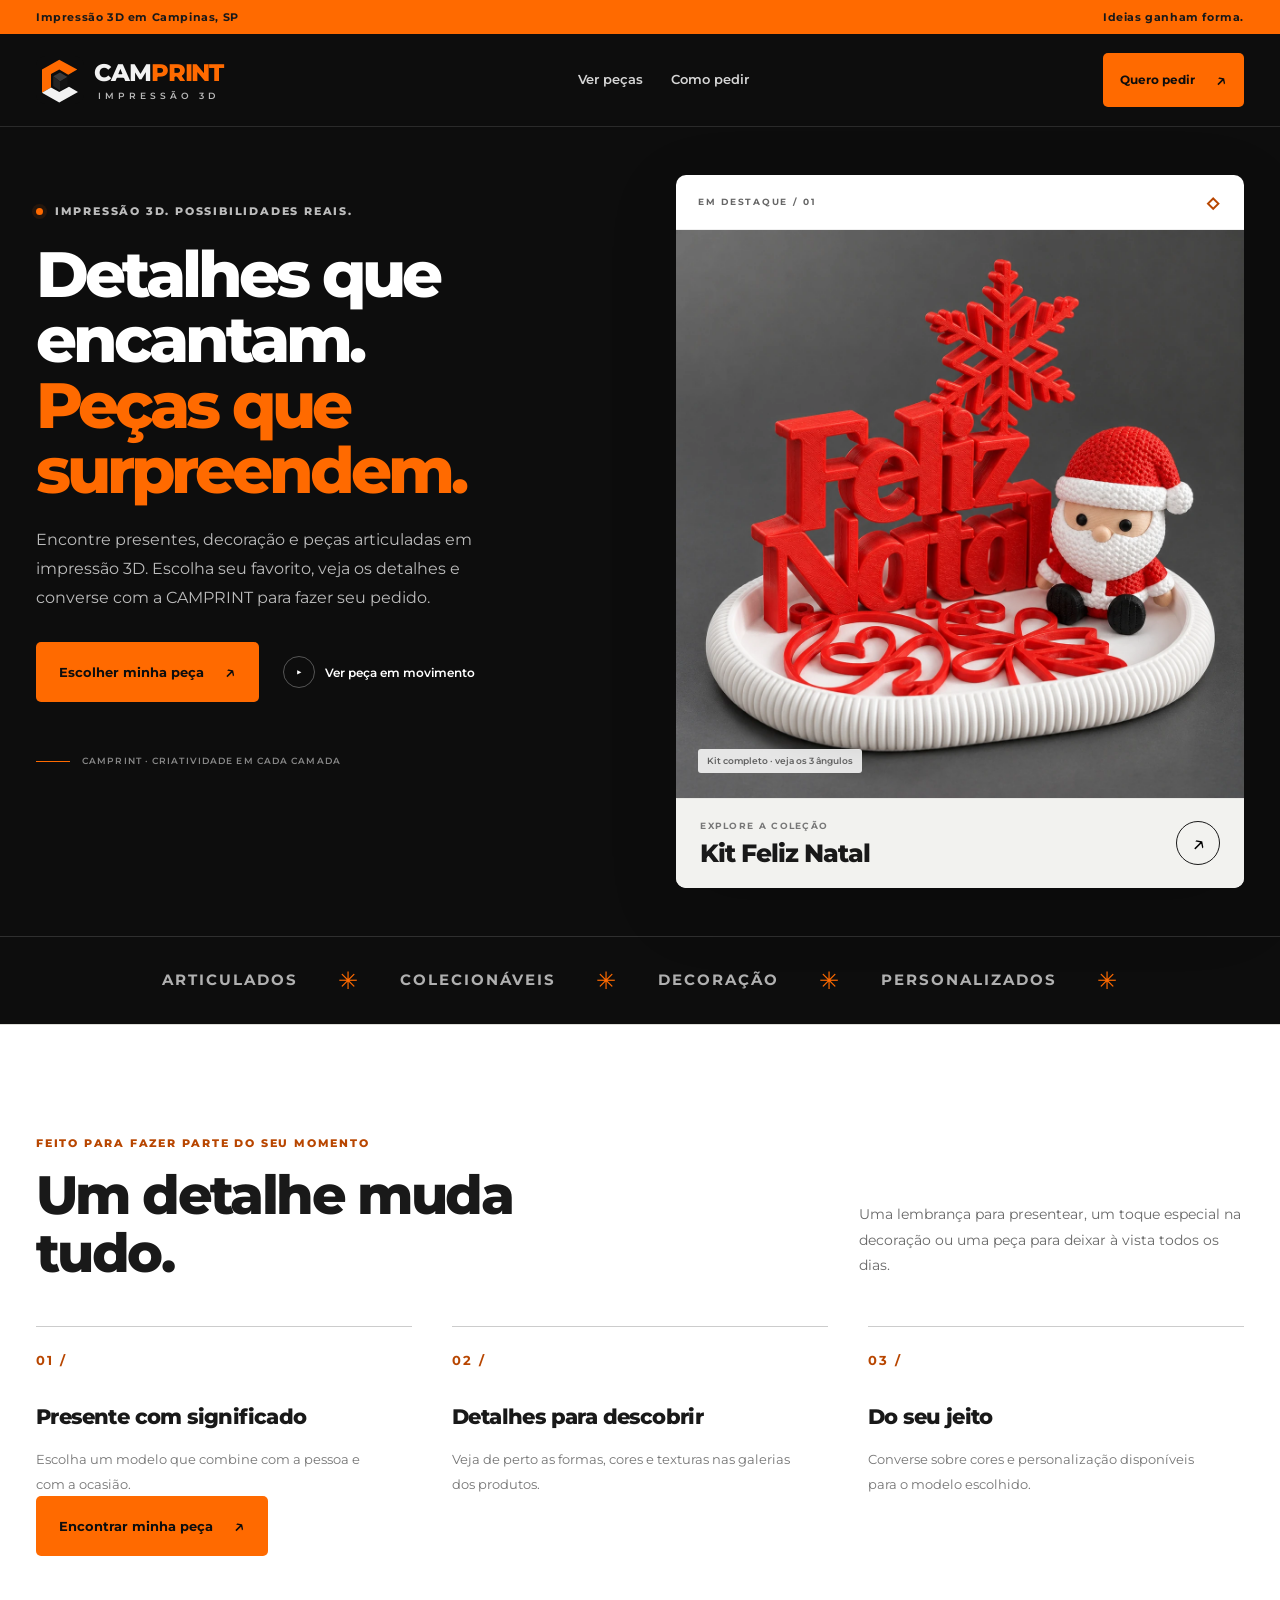
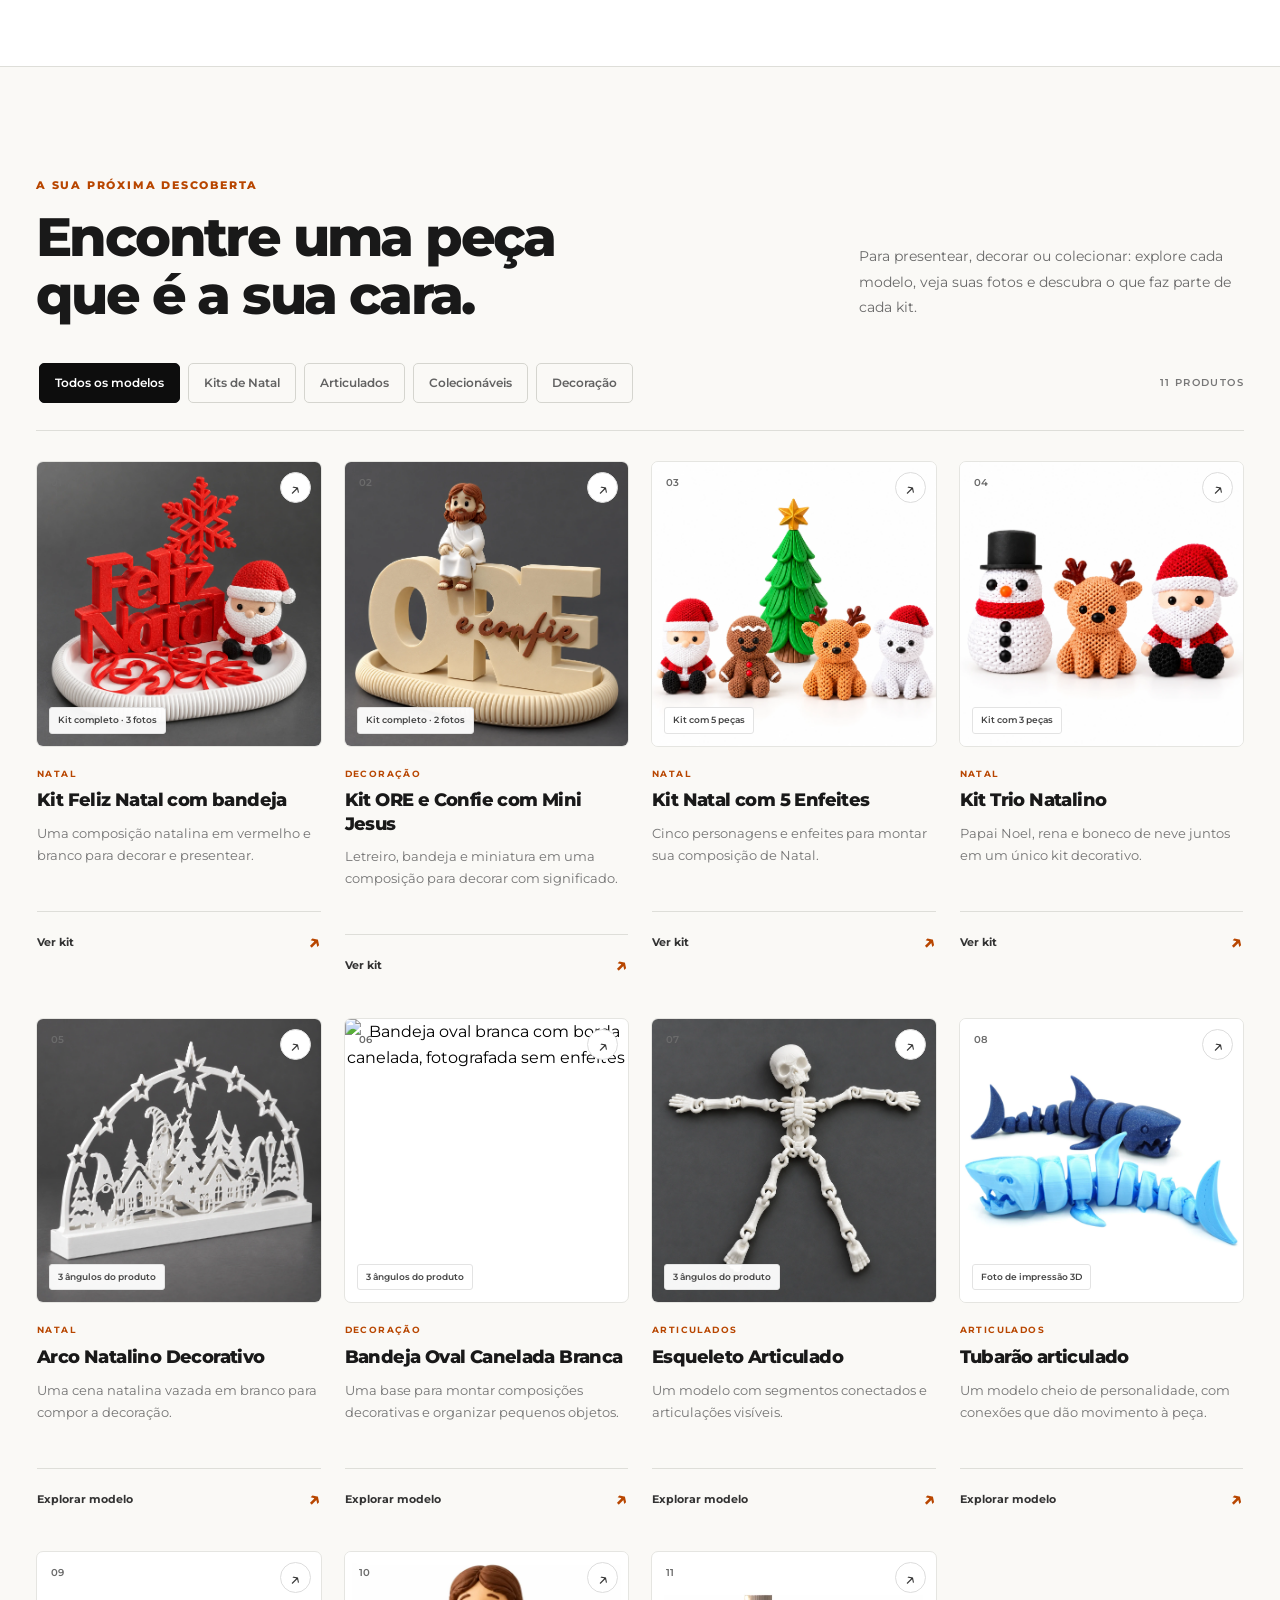
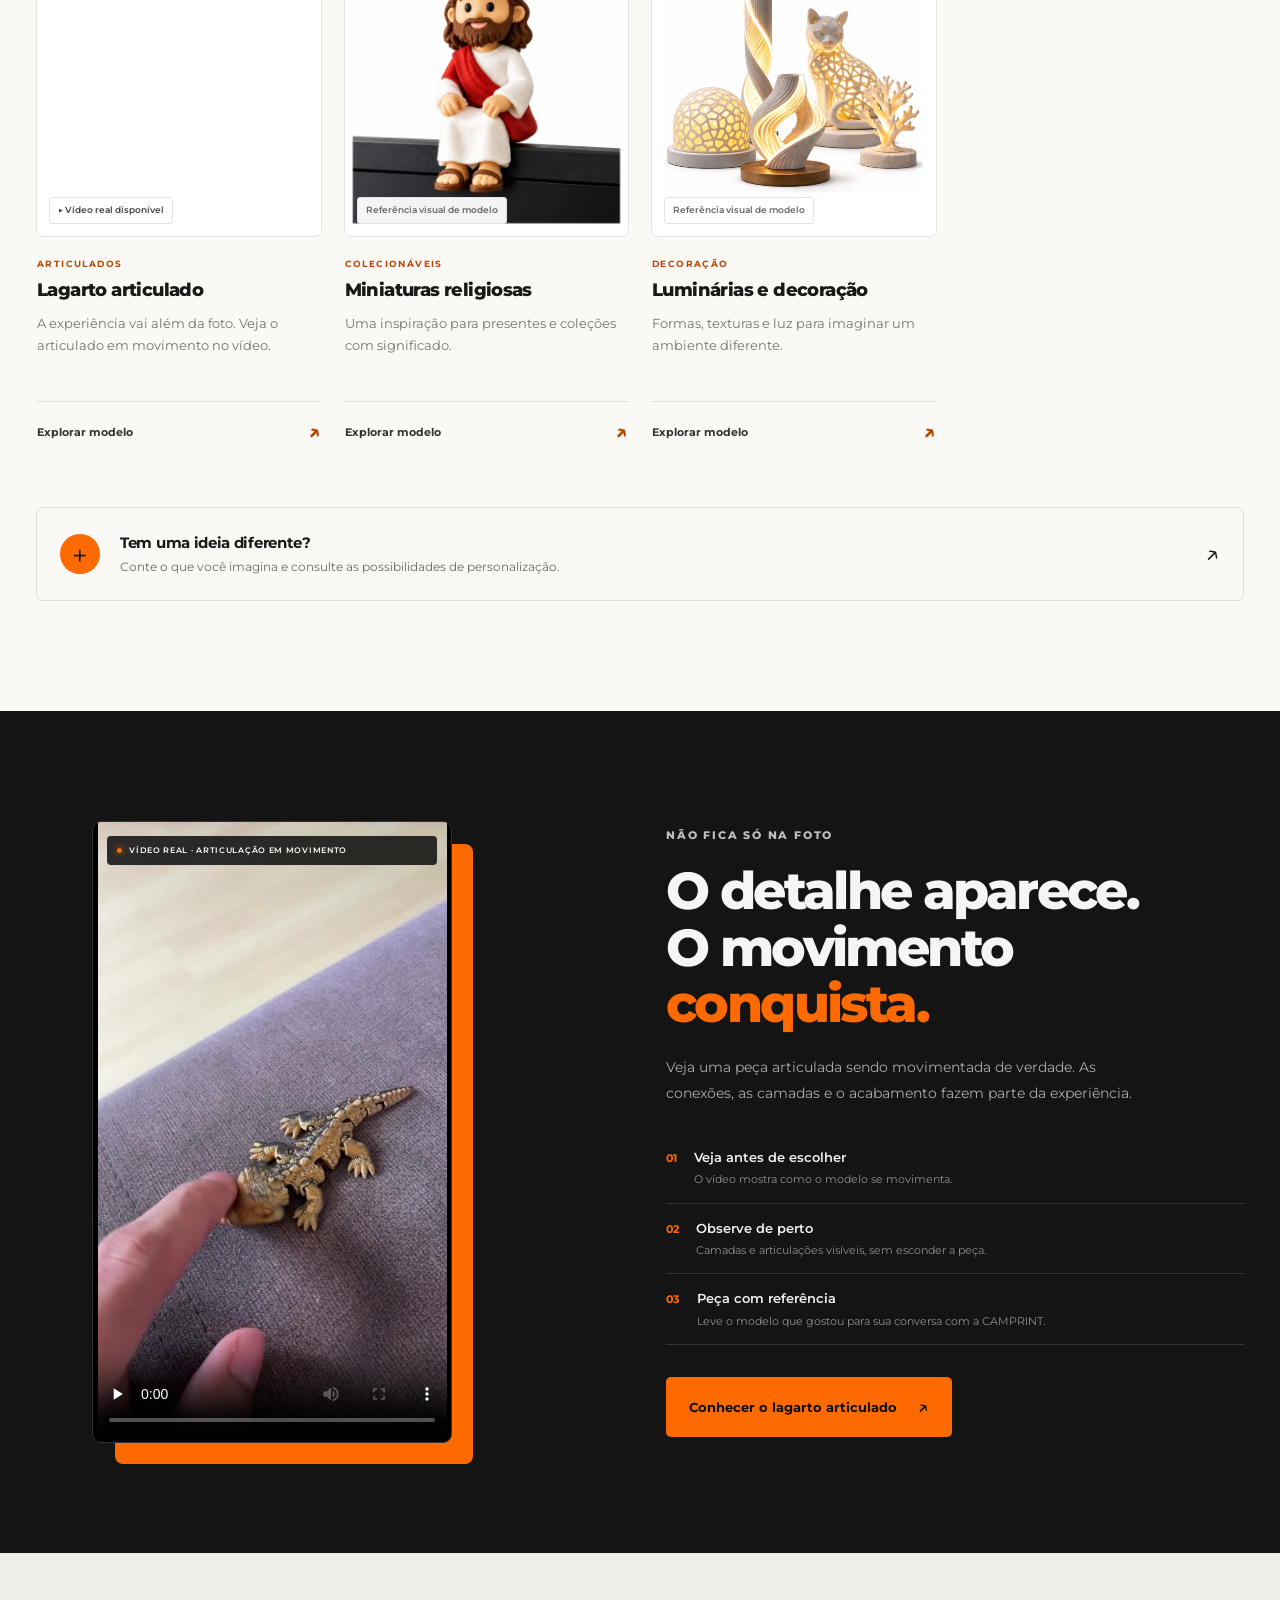
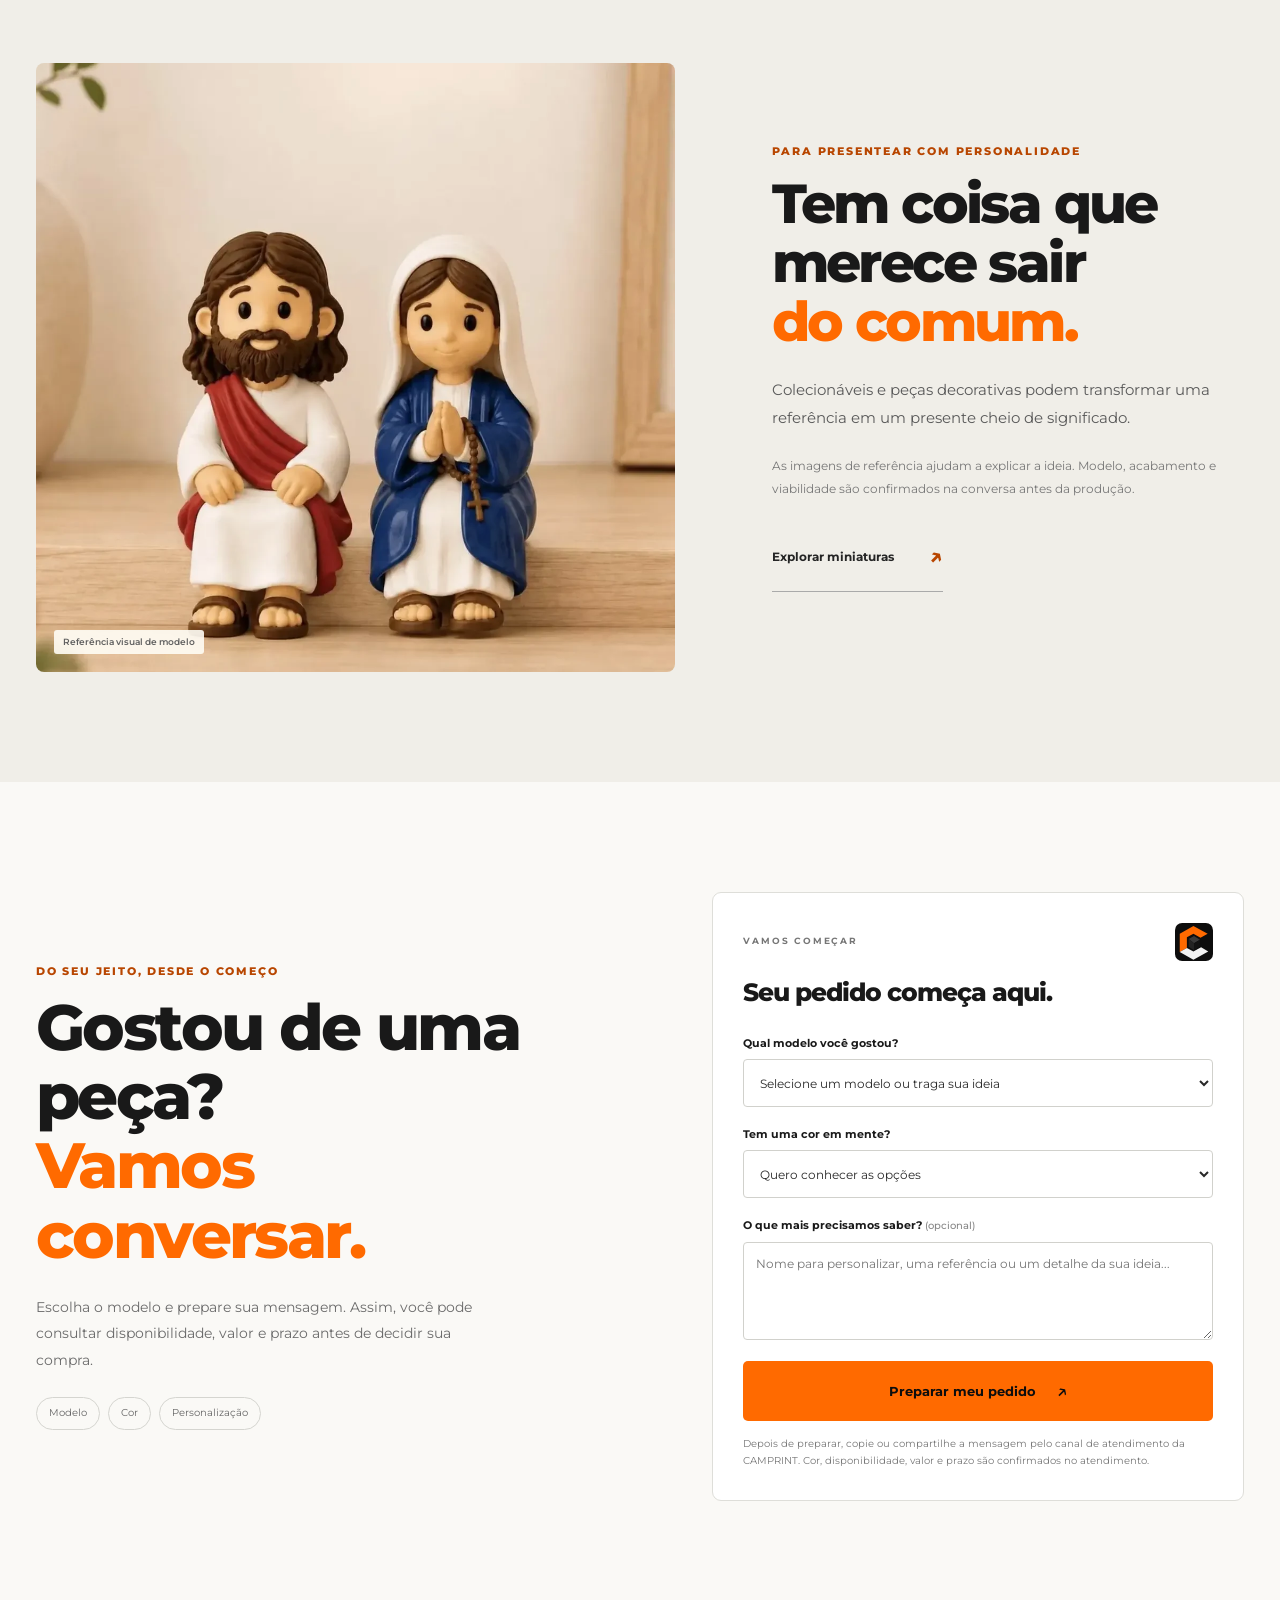
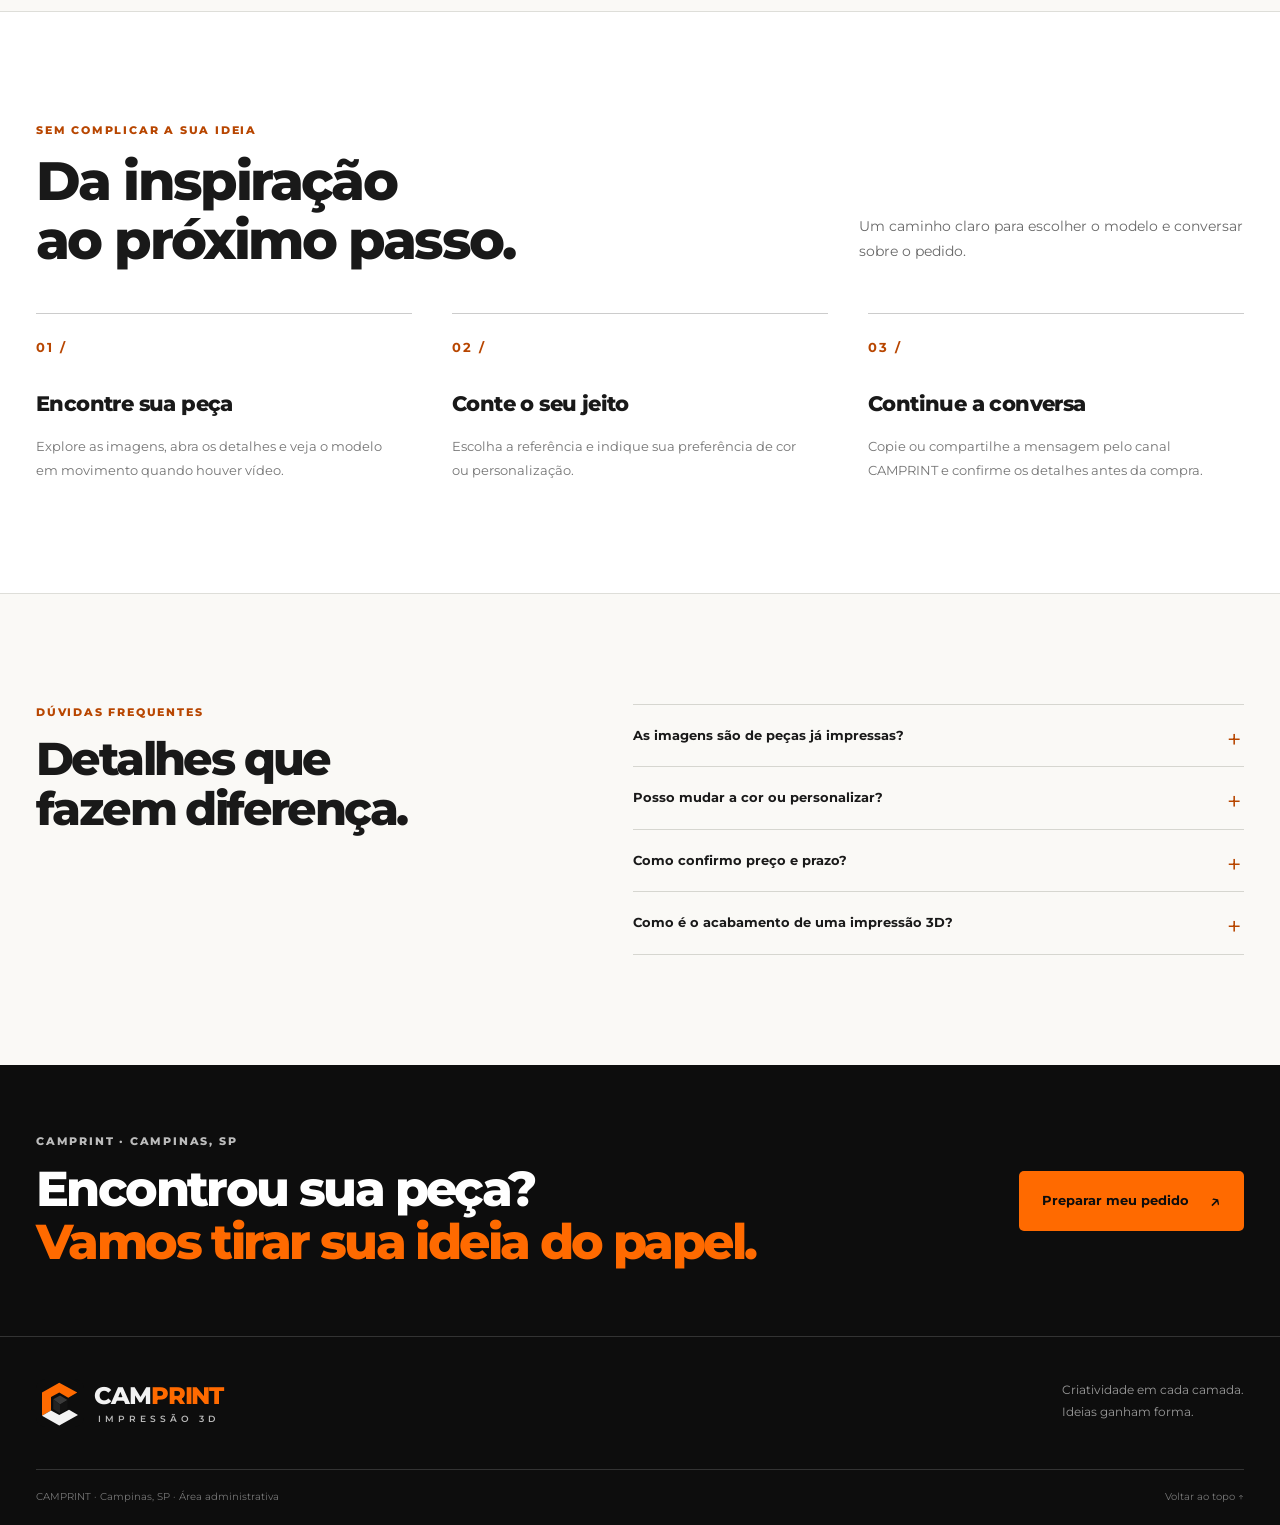
==== public/index.html @ 60d7c46a "Import CAMPRINT website source" ====
<!doctype html>
<html lang="pt-BR">
<head>
  <meta charset="UTF-8">
  <meta name="viewport" content="width=device-width, initial-scale=1">
  <meta name="theme-color" content="#0D0D0D">
  <title>CAMPRINT | Ideias ganham forma em 3D</title>
  <meta name="description" content="Descubra articulados, colecionáveis e decoração em impressão 3D. Veja fotos, um modelo em movimento e personalize sua ideia com a CAMPRINT, em Campinas.">
  <meta property="og:title" content="CAMPRINT — Ideias ganham forma">
  <meta property="og:description" content="Explore modelos em impressão 3D. Articulados, colecionáveis, decoração e projetos personalizados.">
  <meta property="og:image" content="https://printflex-prototipo-jp.gustavodiassn.chatgpt.site/assets/kit-feliz-natal-principal.webp">
  <meta property="og:type" content="website">
  <link rel="icon" type="image/svg+xml" href="camprint-mark.svg">
  <link rel="preload" as="image" href="assets/kit-feliz-natal-principal.webp" fetchpriority="high">
  <link rel="preconnect" href="https://fonts.googleapis.com">
  <link rel="preconnect" href="https://fonts.gstatic.com" crossorigin>
  <link href="https://fonts.googleapis.com/css2?family=Montserrat:wght@400;500;600;700;800&display=swap" rel="stylesheet">
  <link rel="stylesheet" href="style.css">
</head>
<body>
<a class="skip-link" href="#conteudo">Ir para o conteúdo</a>
<div class="announcement" id="topo"><span>Impressão 3D em Campinas, SP</span><span>Ideias ganham forma.</span></div>
<header class="site-header">
  <div class="container header-inner">
    <a class="brand" href="#topo" aria-label="CAMPRINT — início"><img src="camprint-mark.svg" alt="" width="48" height="48"><span class="brand-type"><span class="brand-word">CAM<span>PRINT</span></span><small>IMPRESSÃO 3D</small></span></a>
    <button class="menu-toggle" id="menuToggle" type="button" aria-expanded="false" aria-controls="siteNav">Menu <span aria-hidden="true">☰</span></button>
    <nav id="siteNav" aria-label="Navegação principal"><a href="#modelos">Ver peças</a><a href="#como-funciona">Como pedir</a></nav>
    <a class="button button-orange header-cta" href="#personalizar">Quero pedir <span aria-hidden="true">↗</span></a>
  </div>
</header>
<main id="conteudo">
  <section class="hero">
    <div class="container hero-grid">
      <div class="hero-copy">
        <div class="eyebrow light"><span class="signal-dot"></span> IMPRESSÃO 3D. POSSIBILIDADES REAIS.</div>
        <h1>Detalhes que encantam.<br><em>Peças que surpreendem.</em></h1>
        <p>Encontre presentes, decoração e peças articuladas em impressão 3D. Escolha seu favorito, veja os detalhes e converse com a CAMPRINT para fazer seu pedido.</p>
        <div class="hero-actions"><a class="button button-orange" href="#modelos">Escolher minha peça <span aria-hidden="true">↗</span></a><a class="hero-secondary" href="#em-movimento"><span class="play-icon" aria-hidden="true">▶</span> Ver peça em movimento</a></div>
        <div class="hero-footnote"><span class="footnote-line"></span><span>CAMPRINT · CRIATIVIDADE EM CADA CAMADA</span></div>
      </div>
      <div class="hero-product">
        <div class="hero-product-top"><span>EM DESTAQUE / 01</span><span class="tiny-cube" aria-hidden="true">◇</span></div>
        <img class="hero-photo" src="assets/kit-feliz-natal-principal.webp" alt="Kit Feliz Natal com bandeja branca, letreiro vermelho, Papai Noel e enfeites" width="1254" height="1254" fetchpriority="high">
        <div class="hero-product-bottom"><div><small>EXPLORE A COLEÇÃO</small><strong>Kit Feliz Natal</strong></div><button type="button" class="round-arrow" data-detail="kit-feliz-natal" aria-label="Ver detalhes do Kit Feliz Natal">↗</button></div>
        <span class="media-label">Kit completo · veja os 3 ângulos</span>
      </div>
    </div>
    <div class="category-ribbon" aria-hidden="true"><span>ARTICULADOS</span><b>✳</b><span>COLECIONÁVEIS</span><b>✳</b><span>DECORAÇÃO</span><b>✳</b><span>PERSONALIZADOS</span><b>✳</b></div>
  </section>

  <section class="process-section section-space" aria-label="Por que escolher uma peça CAMPRINT"><div class="container"><div class="section-heading"><div><div class="eyebrow">FEITO PARA FAZER PARTE DO SEU MOMENTO</div><h2>Um detalhe muda<br>tudo.</h2></div><p>Uma lembrança para presentear, um toque especial na decoração ou uma peça para deixar à vista todos os dias.</p></div><div class="steps"><article class="step"><span class="step-no">01 /</span><h3>Presente com significado</h3><p>Escolha um modelo que combine com a pessoa e com a ocasião.</p></article><article class="step"><span class="step-no">02 /</span><h3>Detalhes para descobrir</h3><p>Veja de perto as formas, cores e texturas nas galerias dos produtos.</p></article><article class="step"><span class="step-no">03 /</span><h3>Do seu jeito</h3><p>Converse sobre cores e personalização disponíveis para o modelo escolhido.</p></article></div><a class="button button-orange" href="#modelos">Encontrar minha peça <span aria-hidden="true">↗</span></a></div></section>

  <section class="catalog-section section-space" id="modelos">
    <div class="container">
      <div class="section-heading"><div><div class="eyebrow">A SUA PRÓXIMA DESCOBERTA</div><h2>Encontre uma peça<br>que é a sua cara.</h2></div><p>Para presentear, decorar ou colecionar: explore cada modelo, veja suas fotos e descubra o que faz parte de cada kit.</p></div>
      <div class="catalog-toolbar"><div class="filter-row" role="group" aria-label="Filtrar modelos"><button class="filter-chip is-active" type="button" data-filter="todos" aria-pressed="true">Todos os modelos</button><button class="filter-chip" type="button" data-filter="natal" aria-pressed="false">Kits de Natal</button><button class="filter-chip" type="button" data-filter="articulados" aria-pressed="false">Articulados</button><button class="filter-chip" type="button" data-filter="colecionaveis" aria-pressed="false">Colecionáveis</button><button class="filter-chip" type="button" data-filter="decoracao" aria-pressed="false">Decoração</button></div><span id="productCount" class="product-count"></span></div>
      <div id="productGrid" class="product-grid"></div><div id="filterStatus" class="sr-only" role="status" aria-live="polite"></div>
      <a class="catalog-custom" href="#personalizar"><span class="custom-plus" aria-hidden="true">+</span><div><strong>Tem uma ideia diferente?</strong><span>Conte o que você imagina e consulte as possibilidades de personalização.</span></div><span class="catalog-custom-arrow" aria-hidden="true">↗</span></a>
    </div>
  </section>

  <section class="motion-section section-space" id="em-movimento">
    <div class="container motion-grid">
      <div class="motion-media"><video controls playsinline preload="none" poster="assets/lagarto-real.webp" width="512" height="910" aria-label="Vídeo real de um lagarto articulado sendo movimentado"><source src="assets/lagarto-real.mp4" type="video/mp4">Seu navegador não reproduz este vídeo.</video><div class="video-label"><span class="signal-dot"></span> VÍDEO REAL · ARTICULAÇÃO EM MOVIMENTO</div></div>
      <div class="motion-copy"><div class="eyebrow light">NÃO FICA SÓ NA FOTO</div><h2>O detalhe aparece.<br>O movimento<br><em>conquista.</em></h2><p>Veja uma peça articulada sendo movimentada de verdade. As conexões, as camadas e o acabamento fazem parte da experiência.</p><div class="detail-points"><div><span>01</span><p><strong>Veja antes de escolher</strong><small>O vídeo mostra como o modelo se movimenta.</small></p></div><div><span>02</span><p><strong>Observe de perto</strong><small>Camadas e articulações visíveis, sem esconder a peça.</small></p></div><div><span>03</span><p><strong>Peça com referência</strong><small>Leve o modelo que gostou para sua conversa com a CAMPRINT.</small></p></div></div><button class="button button-orange" type="button" data-detail="lagarto">Conhecer o lagarto articulado <span aria-hidden="true">↗</span></button></div>
    </div>
  </section>

  <section class="editorial-section section-space">
    <div class="container editorial-grid"><div class="editorial-photo"><img src="assets/colecao-religiosa-referencia.webp" alt="Referência visual de miniaturas religiosas de Jesus e Maria" width="1200" height="1179" loading="lazy"><span class="media-label">Referência visual de modelo</span></div><div class="editorial-copy"><div class="eyebrow">PARA PRESENTEAR COM PERSONALIDADE</div><h2>Tem coisa que<br>merece sair<br><em>do comum.</em></h2><p>Colecionáveis e peças decorativas podem transformar uma referência em um presente cheio de significado.</p><p class="editorial-note">As imagens de referência ajudam a explicar a ideia. Modelo, acabamento e viabilidade são confirmados na conversa antes da produção.</p><button class="text-link" type="button" data-detail="mini-jesus">Explorar miniaturas <span aria-hidden="true">↗</span></button></div></div>
  </section>

  <section class="custom-section section-space" id="personalizar">
    <div class="container custom-grid"><div class="custom-copy"><div class="eyebrow">DO SEU JEITO, DESDE O COMEÇO</div><h2>Gostou de uma peça?<br><em>Vamos conversar.</em></h2><p>Escolha o modelo e prepare sua mensagem. Assim, você pode consultar disponibilidade, valor e prazo antes de decidir sua compra.</p><div class="custom-tags"><span>Modelo</span><span>Cor</span><span>Personalização</span></div></div>
      <form id="requestForm" class="request-card"><div class="request-top"><span>VAMOS COMEÇAR</span><img src="camprint-mark.svg" alt="" width="38" height="38"></div><h3>Seu pedido começa aqui.</h3><label for="requestProduct">Qual modelo você gostou?</label><select id="requestProduct" name="product" required></select><label for="requestColor">Tem uma cor em mente?</label><select id="requestColor" name="color"><option value="Quero conhecer as opções">Quero conhecer as opções</option><option value="Laranja CAMPRINT">Laranja CAMPRINT</option><option value="Preto">Preto</option><option value="Branco">Branco</option><option value="Azul">Azul</option><option value="Outra cor">Outra cor</option></select><label for="requestNote">O que mais precisamos saber? <span>(opcional)</span></label><textarea id="requestNote" name="note" rows="3" maxlength="400" placeholder="Nome para personalizar, uma referência ou um detalhe da sua ideia..."></textarea><button class="button button-orange request-submit" type="submit">Preparar meu pedido <span aria-hidden="true">↗</span></button><div id="requestResult" class="request-result" hidden><p id="requestMessage"></p><div class="result-actions"><button id="copyRequest" class="button button-dark" type="button">Copiar mensagem</button><button id="shareRequest" class="button button-outline" type="button">Compartilhar</button></div><p id="requestStatus" class="request-status" role="status" aria-live="polite"></p></div><small class="form-note">Depois de preparar, copie ou compartilhe a mensagem pelo canal de atendimento da CAMPRINT. Cor, disponibilidade, valor e prazo são confirmados no atendimento.</small></form>
    </div>
  </section>

  <section class="process-section section-space" id="como-funciona"><div class="container"><div class="section-heading"><div><div class="eyebrow">SEM COMPLICAR A SUA IDEIA</div><h2>Da inspiração<br>ao próximo passo.</h2></div><p>Um caminho claro para escolher o modelo e conversar sobre o pedido.</p></div><div class="steps"><article class="step"><span class="step-no">01 /</span><h3>Encontre sua peça</h3><p>Explore as imagens, abra os detalhes e veja o modelo em movimento quando houver vídeo.</p></article><article class="step"><span class="step-no">02 /</span><h3>Conte o seu jeito</h3><p>Escolha a referência e indique sua preferência de cor ou personalização.</p></article><article class="step"><span class="step-no">03 /</span><h3>Continue a conversa</h3><p>Copie ou compartilhe a mensagem pelo canal CAMPRINT e confirme os detalhes antes da compra.</p></article></div></div></section>

  <section class="faq-section section-space"><div class="container faq-grid"><div><div class="eyebrow">DÚVIDAS FREQUENTES</div><h2>Detalhes que<br>fazem diferença.</h2></div><div class="faq-list"><details><summary>As imagens são de peças já impressas?</summary><p>Cada produto reúne suas imagens e, quando disponível, vídeo ou diferentes ângulos. Algumas miniaturas e luminárias são identificadas como referências visuais; confirme os detalhes da peça no atendimento.</p></details><details><summary>Posso mudar a cor ou personalizar?</summary><p>Informe sua preferência. As cores, os detalhes e a possibilidade de personalização dependem do modelo e são confirmados antes do pedido.</p></details><details><summary>Como confirmo preço e prazo?</summary><p>A confirmação é feita no canal de compra da CAMPRINT. Este site apresenta modelos e referências, sem calcular valores automaticamente.</p></details><details><summary>Como é o acabamento de uma impressão 3D?</summary><p>As peças são construídas em camadas. Linhas de camada e diferenças de textura podem aparecer conforme o modelo, material e processo. Use fotos, vídeos e referências para alinhar o acabamento desejado.</p></details></div></div></section>
  <section class="closing-cta"><div class="container closing-inner"><div><div class="eyebrow light">CAMPRINT · CAMPINAS, SP</div><h2>Encontrou sua peça?<br><em>Vamos tirar sua ideia do papel.</em></h2></div><a class="button button-orange" href="#personalizar">Preparar meu pedido <span aria-hidden="true">↗</span></a></div></section>
</main>
<footer class="site-footer"><div class="container"><div class="footer-top"><a class="brand" href="#topo" aria-label="CAMPRINT — início"><img src="camprint-mark.svg" alt="" width="48" height="48"><span class="brand-type"><span class="brand-word">CAM<span>PRINT</span></span><small>IMPRESSÃO 3D</small></span></a><p>Criatividade em cada camada.<br>Ideias ganham forma.</p></div><div class="footer-bottom"><span>CAMPRINT · Campinas, SP · <a href="/admin">Área administrativa</a></span><a href="#topo">Voltar ao topo ↑</a></div></div></footer>
<div class="mobile-bar"><a href="#modelos">Explorar modelos</a><a href="#personalizar">Quero pedir <span aria-hidden="true">↗</span></a></div>
<dialog id="productDialog" class="product-dialog" aria-labelledby="detailTitle"><button id="closeDetail" class="dialog-close" type="button" aria-label="Fechar detalhes">✕</button><div id="detailBody"></div></dialog>
<script src="app.js" defer></script>
</body>
</html>
---- public/style.css ----
:root{--orange:#ff6a00;--orange-deep:#b84600;--black:#0d0d0d;--ink:#191919;--muted:#696969;--paper:#faf9f6;--line:#deded9;--white:#fff}*{box-sizing:border-box}html{scroll-behavior:smooth;scroll-padding-top:105px}body{margin:0;background:var(--paper);color:var(--ink);font:16px/1.65 Montserrat,Arial,sans-serif;-webkit-font-smoothing:antialiased}body.dialog-open{overflow:hidden}button,input,select,textarea{font:inherit}a,button,select,textarea{touch-action:manipulation}button{cursor:pointer}a{color:inherit}button,a{-webkit-tap-highlight-color:transparent}img,video{max-width:100%}button:focus-visible,a:focus-visible,select:focus-visible,textarea:focus-visible,summary:focus-visible{outline:3px solid var(--orange);outline-offset:5px}.container{width:min(calc(100% - 72px),1320px);margin-inline:auto}.section-space{padding-block:110px}.skip-link{position:fixed;top:-100px;left:20px;z-index:100;background:var(--orange);padding:14px;color:#000;font-weight:700}.skip-link:focus{top:10px}.announcement{display:flex;justify-content:space-between;gap:20px;padding:8px max(36px,calc((100% - 1320px)/2));background:var(--orange);font-size:11px;font-weight:700;letter-spacing:.6px}.site-header{position:sticky;top:0;z-index:30;background:var(--black);color:white;border-bottom:1px solid #ffffff1f}.header-inner{display:flex;align-items:center;justify-content:space-between;gap:28px;min-height:92px}.brand{display:inline-flex;align-items:center;gap:10px;text-decoration:none;flex-shrink:0}.brand img{display:block;width:48px;height:48px}.brand-type{display:block;line-height:1.1}.brand-word{font-size:24px;font-weight:800;letter-spacing:-1.1px;color:#f2f2f2}.brand-word>span{color:var(--orange)}.brand-type small{display:block;margin-top:5px;text-align:center;color:#b9b9b9;font-size:9px;font-weight:600;letter-spacing:4px}.site-header nav{display:flex;gap:28px}.site-header nav a{font-size:13px;font-weight:600;text-decoration:none;color:#d5d5d5;transition:color .2s}.site-header nav a:hover{color:var(--orange)}.button{display:inline-flex;align-items:center;justify-content:center;gap:20px;min-height:54px;padding:15px 22px;border:1px solid transparent;border-radius:5px;font-size:13px;line-height:1.4;font-weight:700;text-decoration:none;transition:background .2s,transform .2s}.button:hover{transform:translateY(-2px)}.button-orange{background:var(--orange);color:var(--black)}.button-orange:hover{background:#ff8533}.button-orange>span{font-size:20px;font-weight:500}.button-dark{background:var(--black);color:#fff}.button-outline{border-color:#aaa;background:white;color:var(--ink)}.header-cta{min-height:46px;padding:12px 16px;font-size:12px}.menu-toggle{display:none}.hero{overflow:hidden;background:var(--black);color:white}.hero-grid{display:grid;grid-template-columns:1fr 1fr;gap:6%;align-items:center;padding-block:48px 48px}.eyebrow{color:var(--orange-deep);font-size:11px;line-height:1.5;font-weight:800;letter-spacing:1.8px;text-transform:uppercase}.eyebrow.light{color:#bcbcbc}.signal-dot{display:inline-block;width:7px;height:7px;margin-right:7px;border-radius:50%;background:var(--orange);box-shadow:0 0 0 4px #ff6a0018}h1,h2,h3,p{margin-top:0}h1{margin-block:22px;font-size:clamp(44px,5vw,68px);line-height:1.025;font-weight:800;letter-spacing:-4px}h1 em,h2 em{color:var(--orange);font-style:normal}.hero-copy>p{max-width:490px;margin:0 0 30px;color:#bcbcbc;font-size:16px;line-height:1.8}.hero-actions{display:flex;gap:24px;align-items:center;flex-wrap:wrap}.hero-secondary{display:inline-flex;align-items:center;gap:10px;color:#fff;font-size:12px;font-weight:600;text-decoration:none}.play-icon{display:grid;place-items:center;width:32px;height:32px;border:1px solid #555;border-radius:50%;font-size:10px}.hero-secondary:hover .play-icon{border-color:var(--orange);color:var(--orange)}.hero-footnote{display:flex;align-items:center;gap:12px;margin-top:52px;color:#888;font-size:9px;letter-spacing:1.1px;font-weight:600}.footnote-line{width:34px;height:1px;background:var(--orange)}.hero-product{position:relative;overflow:hidden;background:white;color:var(--ink);border-radius:10px;box-shadow:0 20px 70px #0002}.hero-product-top{display:flex;align-items:center;justify-content:space-between;padding:15px 22px;border-bottom:1px solid #efefef;font-size:9px;font-weight:700;letter-spacing:1.7px;color:#666}.tiny-cube{font-size:24px;line-height:1;color:var(--orange-deep)}.hero-photo{display:block;width:100%;height:auto;aspect-ratio:1.35;object-fit:cover;object-position:center 53%;background:#fff}.hero-product-bottom{display:flex;align-items:center;justify-content:space-between;padding:20px 24px;background:#f2f2ef;border-top:1px solid #e7e7e4}.hero-product-bottom small{display:block;font-size:9px;font-weight:700;letter-spacing:1.3px;color:#777}.hero-product-bottom strong{display:block;margin-top:4px;font-size:25px;line-height:1.2;font-weight:800;letter-spacing:-1px}.round-arrow{display:grid;place-items:center;width:44px;height:44px;border:1px solid var(--ink);border-radius:50%;background:transparent;font-size:25px;font-weight:400;transition:background .2s}.round-arrow:hover{background:var(--orange);border-color:var(--orange)}.media-label{position:absolute;bottom:115px;left:22px;padding:5px 9px;border-radius:3px;background:#f3f3f3e8;color:#606060;font-size:9px;line-height:1.5;font-weight:600}.category-ribbon{display:flex;justify-content:center;align-items:center;gap:40px;padding:24px 30px;border-top:1px solid #ffffff24;white-space:nowrap;font-size:15px;font-weight:700;letter-spacing:2px;color:#b0b0b0}.category-ribbon b{font-size:24px;font-weight:500;color:var(--orange)}.section-heading{display:flex;justify-content:space-between;align-items:flex-end;gap:45px;margin-bottom:36px}h2{margin:14px 0 0;font-size:clamp(36px,4.2vw,58px);font-weight:800;line-height:1.08;letter-spacing:-2.6px}.section-heading>p{max-width:385px;margin:0 0 4px;color:var(--muted);font-size:14px;line-height:1.8}.catalog-toolbar{display:flex;justify-content:space-between;align-items:center;gap:20px;padding-bottom:24px;border-bottom:1px solid var(--line);margin-bottom:30px}.filter-row{display:flex;gap:8px;overflow-x:auto;scrollbar-width:thin;padding:3px}.filter-chip{flex-shrink:0;padding:10px 15px;border:1px solid #d5d5cf;border-radius:5px;background:transparent;color:#626262;font-size:12px;line-height:1.5;font-weight:600;transition:background .2s,color .2s}.filter-chip:hover{border-color:var(--ink)}.filter-chip.is-active{background:var(--black);color:white;border-color:var(--black)}.product-count{flex-shrink:0;color:#777;font-size:10px;font-weight:600;letter-spacing:1.4px}.product-grid{display:grid;grid-template-columns:repeat(4,minmax(0,1fr));gap:22px}.product-card{min-width:0}.product-visual{position:relative;display:block;width:100%;padding:0;overflow:hidden;aspect-ratio:1;border:1px solid #e5e5e1;border-radius:7px;background:white}.product-visual img{display:block;width:100%;height:100%;object-fit:contain;transition:transform .45s}.product-visual:hover img{transform:scale(1.055)}.product-visual.portrait-photo img{object-fit:cover;object-position:50% 48%}.product-index{position:absolute;top:13px;left:14px;font-size:10px;font-weight:600;color:#6b6b6b}.product-badge{position:absolute;bottom:12px;left:12px;max-width:calc(100% - 24px);padding:6px 8px;border:1px solid #e3e3e3;border-radius:3px;background:#fffffff2;color:#444;font-size:9px;line-height:1.4;font-weight:600;text-align:left}.reference-badge{color:#666}.image-expand{position:absolute;top:10px;right:10px;display:grid;place-items:center;width:31px;height:31px;border:1px solid #ddd;border-radius:50%;background:white;font-size:20px;color:#333;transition:background .2s}.product-visual:hover .image-expand{background:var(--orange);border-color:var(--orange)}.product-info{padding:20px 1px 0}.product-category{color:var(--orange-deep);font-size:9px;font-weight:700;letter-spacing:1.4px;text-transform:uppercase}.product-info h3{margin:8px 0 9px;font-size:18px;font-weight:800;line-height:1.3;letter-spacing:-.6px}.product-info>p{min-height:72px;margin:0;color:#747474;font-size:13px;line-height:1.7}.product-link{display:flex;justify-content:space-between;align-items:center;gap:10px;width:100%;margin-top:17px;padding:13px 0;border:0;border-top:1px solid var(--line);background:none;text-align:left;color:#333;font-size:11px;font-weight:700}.product-link span{color:var(--orange-deep);font-size:21px;transition:transform .2s}.product-link:hover span{transform:translate(3px,-3px)}.catalog-custom{display:flex;align-items:center;gap:20px;margin-top:44px;padding:23px;border:1px solid var(--line);border-radius:7px;text-decoration:none;transition:border-color .2s,background .2s}.catalog-custom:hover{border-color:var(--orange);background:#fff}.custom-plus{display:grid;place-items:center;flex-shrink:0;width:40px;height:40px;border-radius:50%;background:var(--orange);font-size:27px;font-weight:400}.catalog-custom strong,.catalog-custom div>span{display:block}.catalog-custom strong{font-size:15px;font-weight:700;letter-spacing:-.3px}.catalog-custom div>span{margin-top:2px;color:var(--muted);font-size:12px}.catalog-custom-arrow{margin-left:auto;font-size:27px}.motion-section{background:#141414;color:white}.motion-grid{display:grid;grid-template-columns:.9fr 1.1fr;gap:13%;align-items:center}.motion-media{position:relative;width:min(100%,360px);margin-inline:auto;border:1px solid #333;border-radius:9px;overflow:hidden;background:#000;box-shadow:22px 22px 0 -1px #ff6a00}.motion-media video{display:block;width:100%;height:auto;max-height:620px}.video-label{position:absolute;top:14px;left:14px;right:14px;padding:8px 10px;border-radius:4px;background:#0d0d0dd9;color:#fff;font-size:8px;font-weight:600;letter-spacing:.7px;pointer-events:none}.video-label .signal-dot{width:5px;height:5px;margin-right:4px}.motion-copy h2{margin-top:18px;color:#f5f5f5;font-size:clamp(38px,4.1vw,58px)}.motion-copy>p{max-width:480px;margin:22px 0 26px;color:#aaa;font-size:14px;line-height:1.9}.detail-points{margin:0 0 32px}.detail-points>div{display:flex;align-items:flex-start;gap:17px;padding:14px 0;border-bottom:1px solid #333}.detail-points>div>span{padding-top:2px;color:var(--orange);font-size:11px;font-weight:700}.detail-points p{margin:0}.detail-points strong,.detail-points small{display:block}.detail-points strong{font-size:13px;font-weight:600;color:#f1f1f1}.detail-points small{margin-top:2px;color:#909090;font-size:11px}.editorial-section{background:#f0eee8}.editorial-grid{display:grid;grid-template-columns:1.15fr .85fr;gap:8%;align-items:center}.editorial-photo{position:relative;overflow:hidden;aspect-ratio:1.05;border-radius:8px;background:#e5d9c8}.editorial-photo img{width:100%;height:100%;display:block;object-fit:cover}.editorial-photo .media-label{left:18px;bottom:18px;background:#fffdf6e6}.editorial-copy h2{font-size:clamp(38px,4.3vw,62px)}.editorial-copy>p{margin:24px 0 0;color:#595959;font-size:15px;line-height:1.85}.editorial-copy .editorial-note{font-size:12px;color:#777}.text-link{display:inline-flex;align-items:center;justify-content:space-between;gap:35px;padding:15px 0;border:0;border-bottom:1px solid #aaa;background:transparent;color:#252525;font-size:12px;font-weight:700;text-decoration:none;margin-top:23px}.text-link span{font-size:23px;color:var(--orange-deep)}.custom-grid{display:grid;grid-template-columns:1fr 1fr;gap:12%;align-items:center}.custom-copy h2{font-size:clamp(42px,5vw,72px)}.custom-copy>p{max-width:455px;margin-top:24px;color:#6b6b6b;font-size:14px;line-height:1.9}.custom-tags{display:flex;flex-wrap:wrap;gap:8px;margin-top:24px}.custom-tags span{padding:7px 12px;border:1px solid #d5d5d0;border-radius:30px;font-size:10px;color:#666}.request-card{background:#fff;border:1px solid var(--line);border-radius:9px;padding:30px}.request-top{display:flex;justify-content:space-between;align-items:center;color:#757575;font-size:9px;font-weight:700;letter-spacing:1.8px}.request-card h3{margin:15px 0 26px;font-size:25px;font-weight:800;line-height:1.3;letter-spacing:-1px}.request-card label{display:block;margin:18px 0 7px;font-size:11px;font-weight:700}.request-card label span{font-size:10px;font-weight:500;color:#888}.request-card select,.request-card textarea{display:block;width:100%;min-height:48px;padding:11px 12px;border:1px solid #d1d1cc;border-radius:4px;background:#fff;color:#292929;font-size:12px;line-height:1.6}.request-card textarea{resize:vertical;min-height:98px}.request-submit{width:100%;margin-top:21px}.form-note{display:block;margin-top:14px;color:#777;font-size:10px;line-height:1.75}.request-result{margin-top:18px;padding:14px;border-left:3px solid var(--orange);background:#fff6ef}.request-result[hidden]{display:none}.request-result>p{margin:0;font-size:11px;color:#444;white-space:pre-wrap;line-height:1.75}.result-actions{display:flex;gap:8px;flex-wrap:wrap;margin-top:15px}.result-actions .button{min-height:43px;padding:10px 13px;font-size:11px}.request-result .request-status{margin-top:12px;color:var(--orange-deep);font-size:10px;font-weight:600}.process-section{border-block:1px solid var(--line);background:#fff}.steps{display:grid;grid-template-columns:repeat(3,1fr);gap:40px;margin-top:44px}.step{padding-top:20px;border-top:1px solid #ccc}.step-no{color:var(--orange-deep);font-size:13px;font-weight:700;letter-spacing:2px}.step h3{margin:27px 0 12px;font-size:21px;font-weight:800;letter-spacing:-.6px}.step p{max-width:350px;margin:0;color:#757575;font-size:13px;line-height:1.9}.faq-grid{display:grid;grid-template-columns:.9fr 1.1fr;gap:8%}.faq-grid h2{font-size:clamp(34px,3.6vw,49px)}.faq-list details{border-bottom:1px solid #d6d6d0}.faq-list details:first-child{border-top:1px solid #d6d6d0}.faq-list summary{position:relative;list-style:none;padding:20px 30px 20px 0;font-size:13px;font-weight:700;cursor:pointer}.faq-list summary::-webkit-details-marker{display:none}.faq-list summary::after{content:'+';position:absolute;right:3px;top:14px;font-size:25px;font-weight:400;color:var(--orange-deep)}.faq-list details[open] summary::after{content:'−'}.faq-list p{margin:0;padding:0 28px 22px 0;color:#727272;font-size:12px;line-height:1.85}.closing-cta{padding-block:68px;background:var(--black);color:#fff;border-bottom:1px solid #333}.closing-inner{display:flex;align-items:center;justify-content:space-between;gap:40px}.closing-inner h2{font-size:clamp(33px,3.8vw,51px)}.site-footer{padding:42px 0 0;background:var(--black);color:white}.footer-top{display:flex;align-items:flex-start;justify-content:space-between;gap:35px;padding-bottom:42px}.footer-top>p{margin:0;color:#999;font-size:12px;line-height:1.8}.footer-links{display:flex;gap:25px}.footer-links a{font-size:11px;color:#a0a0a0;text-decoration:none}.footer-links a:hover{color:var(--orange)}.footer-bottom{display:flex;align-items:center;justify-content:space-between;gap:20px;padding:19px 0;border-top:1px solid #333;color:#777;font-size:10px}.footer-bottom a{text-decoration:none}.mobile-bar{display:none}.product-dialog{position:fixed;width:min(1120px,calc(100% - 40px));max-height:90dvh;padding:0;border:0;border-radius:10px;background:#fff;color:var(--ink);box-shadow:0 25px 100px #0005;overflow:auto}.product-dialog::backdrop{background:#000b;backdrop-filter:blur(4px)}.dialog-close{position:sticky;float:right;top:12px;right:12px;z-index:3;display:grid;place-items:center;width:38px;height:38px;margin:12px 12px -50px 0;padding:0;border:1px solid #ddd;border-radius:50%;background:#fff;color:#151515;font-size:15px}.dialog-close:hover{background:var(--orange)}#detailBody{display:grid;grid-template-columns:1fr 1fr;min-height:550px}.detail-gallery{padding:34px 24px;background:#f3f3f0;display:flex;flex-direction:column;justify-content:center}.detail-stage{display:grid;place-items:center;aspect-ratio:1;background:#fff;overflow:hidden;border-radius:5px}.detail-stage>img{width:100%;height:100%;object-fit:contain}.detail-stage>video{width:100%;max-height:510px;object-fit:contain}.detail-stage.detail-video{background:#151515}.media-thumbs{display:flex;justify-content:center;gap:10px;margin-top:16px}.media-thumb{position:relative;width:53px;height:53px;border:1px solid #ccc;border-radius:4px;padding:3px;background:white}.media-thumb[aria-pressed=true]{border:2px solid var(--orange)}.media-thumb img{width:100%;height:100%;object-fit:cover}.media-thumb span{position:absolute;inset:0;display:grid;place-items:center;background:#0003;color:#fff;font-size:13px}.detail-copy{display:flex;flex-direction:column;justify-content:center;padding:54px 35px 36px}.detail-copy h2{margin:13px 0 17px;font-size:35px;letter-spacing:-1.4px}.detail-source{align-self:flex-start;padding:5px 8px;border:1px solid #ddd;border-radius:3px;color:#666;font-size:9px;line-height:1.5}.detail-copy>p{margin:24px 0 15px;color:#666;font-size:13px;line-height:1.85}.detail-copy ul{padding-left:18px;margin:0 0 25px;color:#555;font-size:12px;line-height:1.8}.detail-copy li{padding:4px 0}.detail-copy li::marker{color:var(--orange-deep)}.detail-request{gap:10px;text-align:left;font-size:11px}.detail-copy>small{margin-top:12px;color:#888;font-size:10px;line-height:1.7}.sr-only{position:absolute;width:1px;height:1px;padding:0;margin:-1px;overflow:hidden;clip:rect(0,0,0,0);white-space:nowrap;border:0}::selection{background:#ff6a0060;color:var(--ink)}
@media(min-width:1600px){h1{font-size:76px}}
@media(max-width:1120px){.container{width:calc(100% - 56px)}.announcement{padding-inline:28px}.site-header nav{gap:17px}.site-header nav a{font-size:11px}.brand-word{font-size:21px}.brand img{width:42px;height:42px}.hero-grid{gap:5%}h1{letter-spacing:-2.7px}.hero-actions{gap:18px}.hero-actions .button{font-size:11px;padding-inline:16px}.hero-secondary{font-size:10px}.category-ribbon{gap:25px;font-size:12px}.product-grid{gap:15px}.product-info h3{font-size:16px}.product-info>p{font-size:11px;min-height:75px}.motion-grid{gap:9%}.motion-media{max-width:315px}.custom-grid{gap:7%}.footer-links{gap:15px}.footer-links a{font-size:10px}}
@media(max-width:850px){.site-header nav{display:none}.header-inner{min-height:78px}.hero-grid{padding-block:45px;grid-template-columns:1fr 1fr;gap:5%}h1{font-size:46px;letter-spacing:-2.5px}.hero-copy>p{font-size:13px}.hero-secondary{display:none}.hero-footnote{margin-top:30px;font-size:7px}.hero-product-top{padding:12px 15px;font-size:8px}.hero-product-bottom{padding:14px 16px}.hero-product-bottom strong{font-size:20px}.hero-product-bottom small{font-size:8px}.media-label{bottom:97px;left:13px;font-size:8px}.section-space{padding-block:80px}.section-heading>p{font-size:12px;max-width:310px}.product-grid{grid-template-columns:repeat(2,minmax(0,1fr));gap:35px 22px}.product-info>p{min-height:43px;font-size:12px}.product-info h3{font-size:19px}.product-badge{font-size:9px}.motion-grid{gap:8%;grid-template-columns:.85fr 1.15fr}.motion-media{box-shadow:14px 14px 0 -1px var(--orange)}.motion-copy h2{font-size:39px}.motion-copy>p{font-size:12px}.detail-points small{font-size:10px}.detail-points strong{font-size:12px}.motion-copy>.button{font-size:10px;gap:12px}.editorial-grid{gap:6%}.editorial-copy h2{font-size:41px}.editorial-copy>p{font-size:12px}.editorial-copy .editorial-note{font-size:10px}.custom-copy h2{font-size:50px}.custom-copy>p{font-size:12px}.request-card{padding:23px}.request-card h3{font-size:21px}.steps{gap:25px}.step h3{font-size:18px}.step p{font-size:12px}.faq-grid{gap:6%}.faq-list summary{font-size:11px}.faq-list p{font-size:11px}.footer-top{flex-wrap:wrap}.footer-links{width:100%;gap:30px}.footer-links a{font-size:11px}.product-count{display:none}#detailBody{grid-template-columns:1fr 1fr;min-height:auto}.detail-copy{padding:54px 24px 30px}.detail-copy h2{font-size:29px}.detail-copy>p{font-size:11px}.detail-copy ul{font-size:10px}.detail-gallery{padding:25px 15px}}
@media(max-width:600px){html{scroll-padding-top:90px}.container{width:calc(100% - 36px)}.section-space{padding-block:62px}.announcement{padding:7px 18px;font-size:8px;letter-spacing:.4px}.announcement span:last-child{display:none}.header-inner{min-height:73px;gap:12px;position:relative}.brand-word{font-size:21px}.brand img{width:40px;height:40px}.brand-type small{font-size:7px;letter-spacing:3.5px}.header-cta{display:none}.menu-toggle{display:flex;gap:9px;align-items:center;padding:9px 10px;border:1px solid #555;border-radius:4px;background:transparent;color:#eee;font-size:11px}.menu-toggle span{font-size:15px}.site-header nav{position:absolute;right:-18px;left:-18px;top:73px;display:none;flex-direction:column;gap:0;padding:10px 18px 18px;background:var(--black);border-bottom:1px solid #444;box-shadow:0 15px 30px #0002}.site-header nav.is-open{display:flex}.site-header nav a{padding:13px 0;font-size:13px;border-top:1px solid #333}.hero-grid{grid-template-columns:1fr;gap:34px;padding-block:40px 36px}.eyebrow{font-size:9px;letter-spacing:1.5px}h1{font-size:51px;letter-spacing:-2.9px;line-height:1.045;margin:19px 0}.hero-copy>p{max-width:440px;margin-bottom:23px;font-size:14px;line-height:1.8}.hero-actions .button{font-size:12px;padding-inline:18px}.hero-secondary{display:inline-flex;font-size:10px}.hero-actions{gap:18px}.hero-footnote{display:none}.hero-product{max-width:500px;width:100%;margin-inline:auto}.hero-photo{aspect-ratio:1.45;object-position:center 52%}.hero-product-top{padding:10px 16px}.hero-product-bottom{padding:14px 18px}.hero-product-bottom strong{font-size:22px}.hero-product-bottom small{font-size:8px}.hero-product .media-label{left:15px;bottom:93px;font-size:7px;padding:3px 6px}.round-arrow{width:38px;height:38px;font-size:23px}.category-ribbon{justify-content:flex-start;gap:20px;padding:17px 18px;overflow:auto;font-size:10px;letter-spacing:1.1px;scrollbar-width:none}.category-ribbon b{font-size:20px}.section-heading{display:block;margin-bottom:24px}h2{font-size:38px;letter-spacing:-1.9px}.section-heading>p{max-width:100%;margin-top:18px;font-size:13px;line-height:1.8}.catalog-toolbar{margin-bottom:24px;padding-bottom:17px;gap:0}.filter-row{width:calc(100% + 18px);margin-right:-18px;padding-bottom:4px;gap:7px}.filter-chip{font-size:11px;padding:8px 12px;min-height:40px}.product-grid{gap:28px 12px}.product-visual{aspect-ratio:.9}.product-index{left:9px;top:9px;font-size:8px}.product-badge{left:7px;bottom:7px;max-width:calc(100% - 14px);font-size:9px;padding:5px;line-height:1.35}.image-expand{top:7px;right:7px;width:25px;height:25px;font-size:17px}.product-info{padding-top:15px}.product-category{font-size:7px;letter-spacing:1px}.product-info h3{font-size:16px;letter-spacing:-.6px;margin-block:7px}.product-info>p{min-height:64px;font-size:11px;line-height:1.7}.product-link{font-size:10px;margin-top:12px;padding:10px 0}.product-link span{font-size:19px}.catalog-custom{gap:13px;margin-top:32px;padding:17px 14px}.custom-plus{width:32px;height:32px;font-size:23px}.catalog-custom strong{font-size:12px;line-height:1.5}.catalog-custom div>span{font-size:10px;line-height:1.6;margin-top:5px}.catalog-custom-arrow{font-size:23px}.motion-grid{grid-template-columns:1fr;gap:42px}.motion-media{width:70%;max-width:300px;box-shadow:14px 14px 0 -1px var(--orange)}.motion-media video{max-height:490px}.video-label{font-size:6px;padding:7px;left:10px;right:10px;top:10px}.motion-copy h2{font-size:42px}.motion-copy>p{font-size:13px}.detail-points strong{font-size:13px}.detail-points small{font-size:11px}.motion-copy>.button{font-size:11px}.editorial-grid{grid-template-columns:1fr;gap:32px}.editorial-photo{aspect-ratio:1.1}.editorial-photo .media-label{left:12px;bottom:12px;font-size:8px}.editorial-copy h2{font-size:42px}.editorial-copy>p{font-size:14px;margin-top:20px}.editorial-copy .editorial-note{font-size:11px}.text-link{font-size:12px}.custom-grid{grid-template-columns:1fr;gap:31px}.custom-copy h2{font-size:49px}.custom-copy>p{font-size:13px}.custom-tags{margin-top:18px}.request-card{padding:23px 20px}.request-card h3{font-size:24px;margin-bottom:22px}.request-card label{font-size:12px}.request-card select,.request-card textarea{font-size:13px}.request-submit{font-size:12px}.form-note{font-size:10px}.request-result>p{font-size:12px}.steps{grid-template-columns:1fr;gap:28px;margin-top:30px}.step{padding-top:15px}.step h3{margin:15px 0 10px;font-size:22px}.step p{max-width:100%;font-size:13px}.faq-grid{grid-template-columns:1fr;gap:28px}.faq-grid h2{font-size:36px}.faq-list summary{font-size:13px;padding-block:19px}.faq-list p{font-size:12px}.closing-cta{padding-block:43px}.closing-inner{align-items:flex-start;flex-direction:column;gap:26px}.closing-inner h2{font-size:38px}.closing-inner .button{font-size:12px}.footer-top{gap:28px;padding-bottom:30px}.footer-top>p{font-size:11px}.footer-links{gap:25px}.footer-links a{font-size:11px}.footer-bottom{font-size:9px}.site-footer{padding-bottom:82px}.mobile-bar{position:fixed;right:0;bottom:0;left:0;z-index:25;display:grid;grid-template-columns:1fr 1fr;gap:8px;padding:9px 12px calc(9px + env(safe-area-inset-bottom));border-top:1px solid #333;background:var(--black)}.mobile-bar>a{display:flex;justify-content:center;align-items:center;gap:15px;min-height:44px;padding:10px 7px;border:1px solid #555;border-radius:4px;color:#fff;text-decoration:none;font-size:11px;font-weight:600}.mobile-bar>a:last-child{background:var(--orange);border-color:var(--orange);color:var(--black)}.mobile-bar>a>span{font-size:18px}.product-dialog{width:calc(100% - 22px);max-height:92dvh;border-radius:8px}.dialog-close{top:9px;right:9px;margin:9px 9px -47px 0}#detailBody{grid-template-columns:1fr}.detail-gallery{padding:20px 15px 15px}.detail-stage{aspect-ratio:1.1;max-height:380px}.detail-stage>video{max-height:370px}.detail-copy{padding:25px 22px}.detail-copy h2{font-size:31px}.detail-copy>p{font-size:13px;margin-top:18px}.detail-copy ul{font-size:12px;margin-bottom:20px}.detail-source{font-size:9px}.detail-request{font-size:11px}.detail-copy>small{font-size:10px}.media-thumbs{margin-top:12px}.media-thumb{width:46px;height:46px}}
@media(max-width:370px){h1{font-size:43px}.hero-actions{gap:13px}.hero-secondary{font-size:9px}.hero-actions .button{padding:13px;font-size:11px}.brand-word{font-size:19px}.product-info h3{font-size:14px}.product-info>p{font-size:10px}.hero-product .media-label{bottom:95px}}
@media(prefers-reduced-motion:reduce){html{scroll-behavior:auto}*,*::before,*::after{animation:none!important;transition:none!important}}
@media(min-width:851px){.hero-copy{align-self:start;padding-top:28px}}

/* Galleries keep all photos of a kit together, including on narrow screens. */
.detail-gallery{min-width:0}.media-thumbs{justify-content:flex-start;overflow-x:auto;max-width:100%;padding:3px 3px 9px;scrollbar-width:thin}.media-thumb{flex:0 0 auto}.gallery-controls{display:flex;align-items:center;justify-content:space-between;gap:12px;margin-top:14px}.gallery-controls[hidden]{display:none}.gallery-controls button{width:40px;height:36px;border:1px solid #ccc;border-radius:4px;background:#fff;color:#222;font-size:20px}.gallery-controls button:hover{border-color:var(--orange);color:var(--orange-deep)}.gallery-controls span{font-size:11px;color:#666;font-weight:600}.gallery-caption{min-height:36px;margin:12px 0 0;font-size:11px;line-height:1.6;color:#666}.hero-product:has([data-detail="kit-feliz-natal"]) .hero-photo{object-fit:contain;aspect-ratio:1;background:#454545}
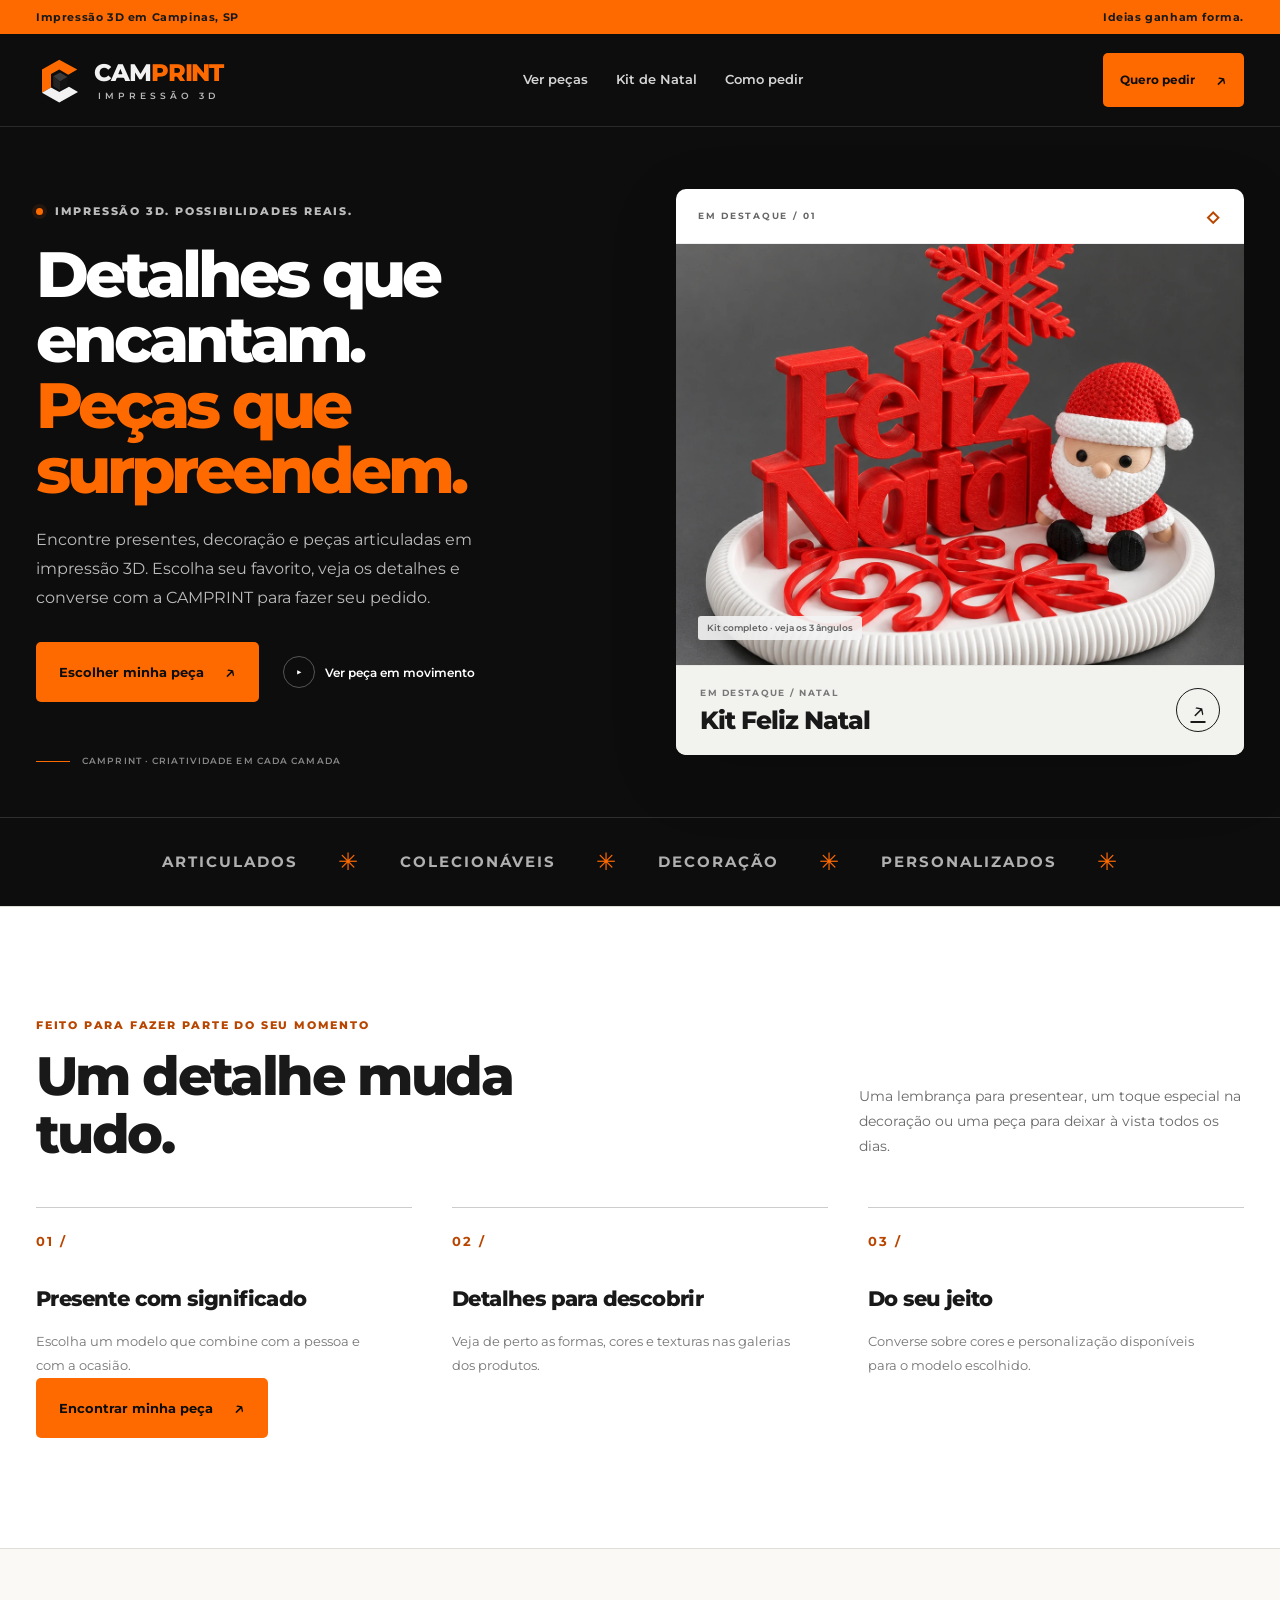
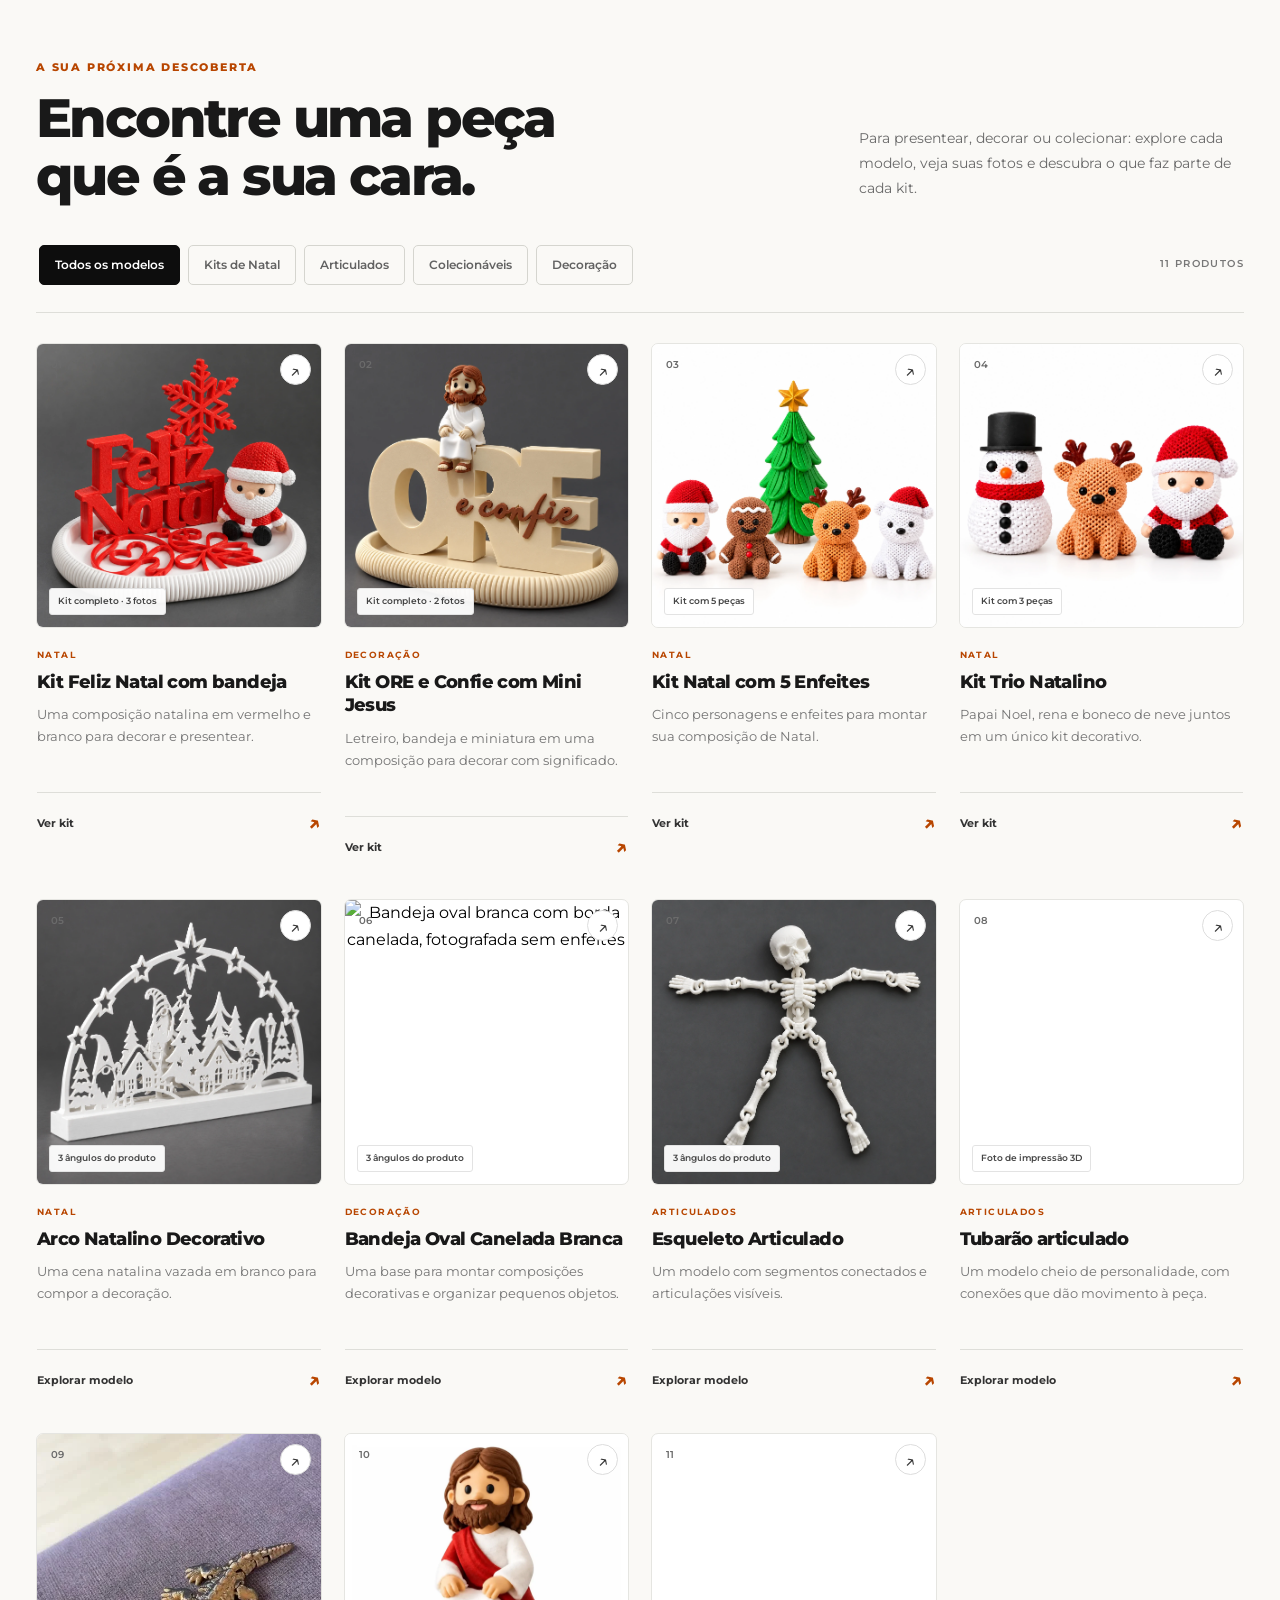
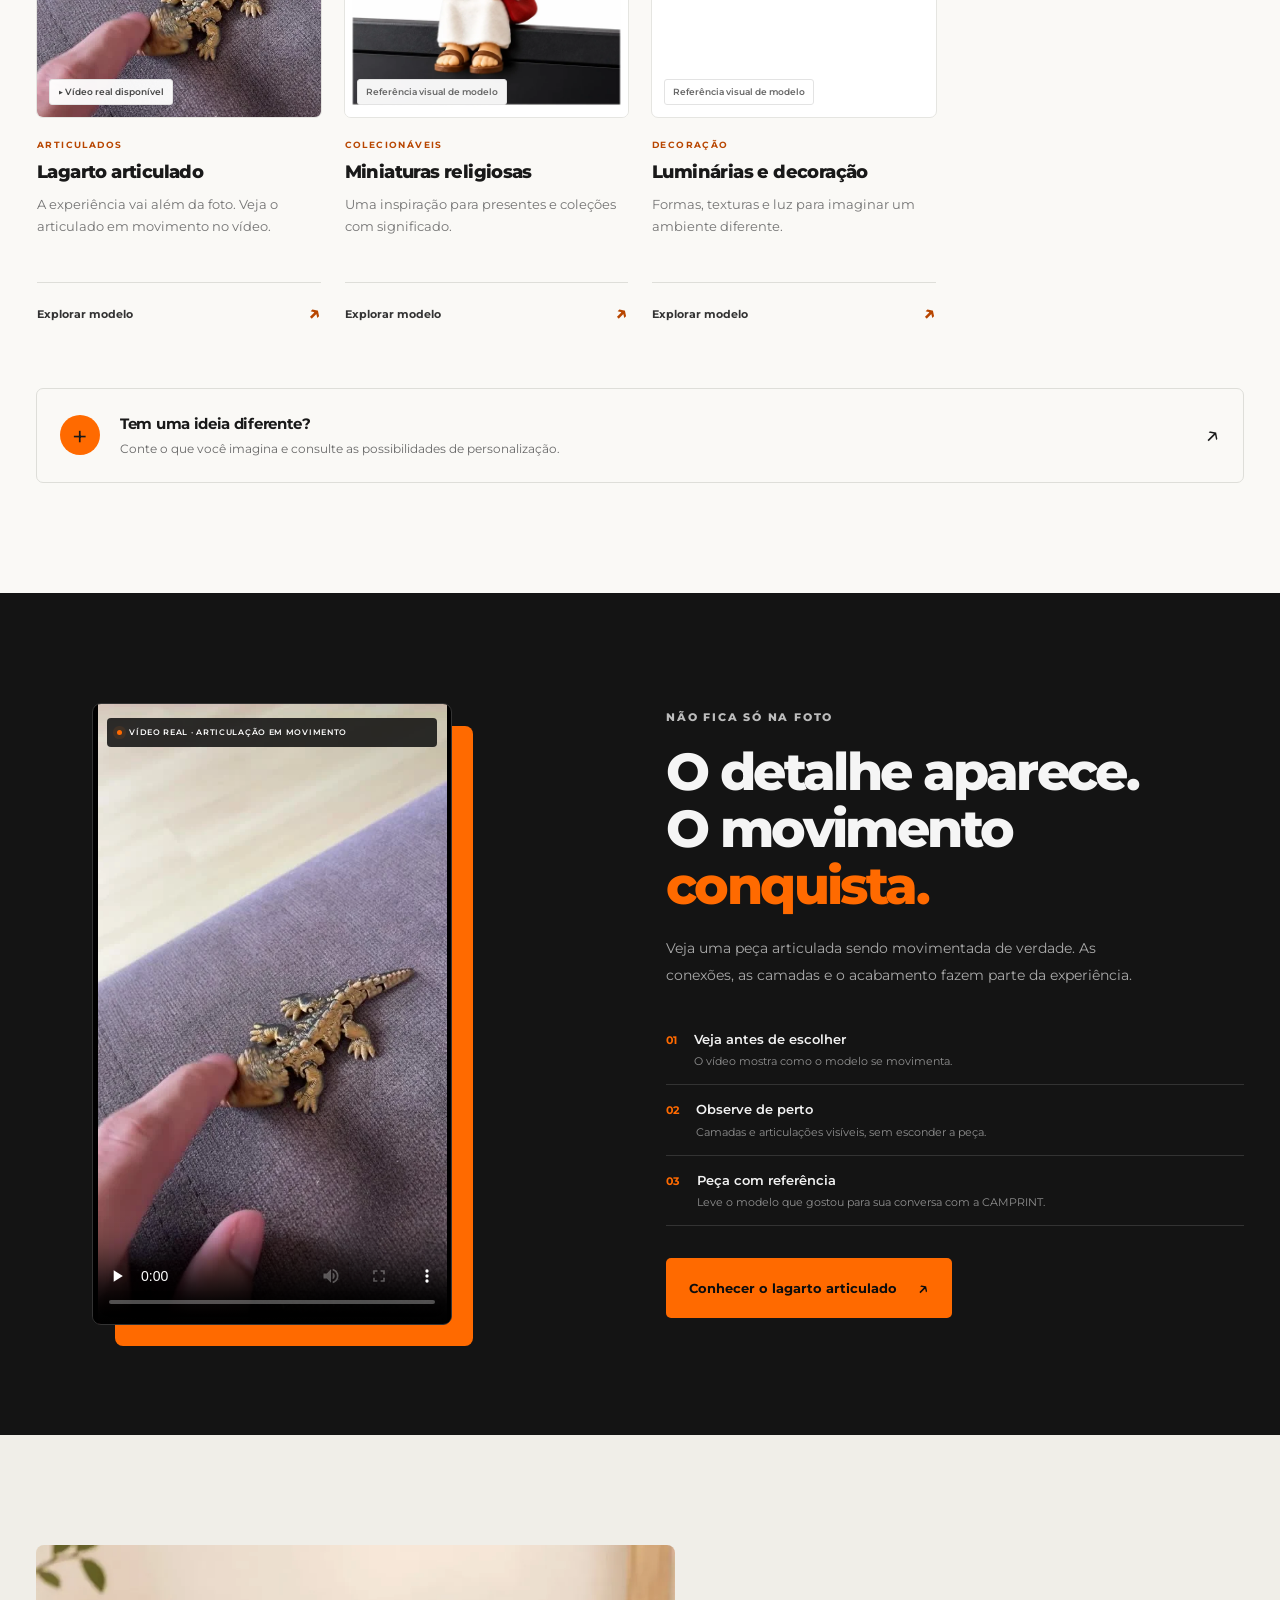
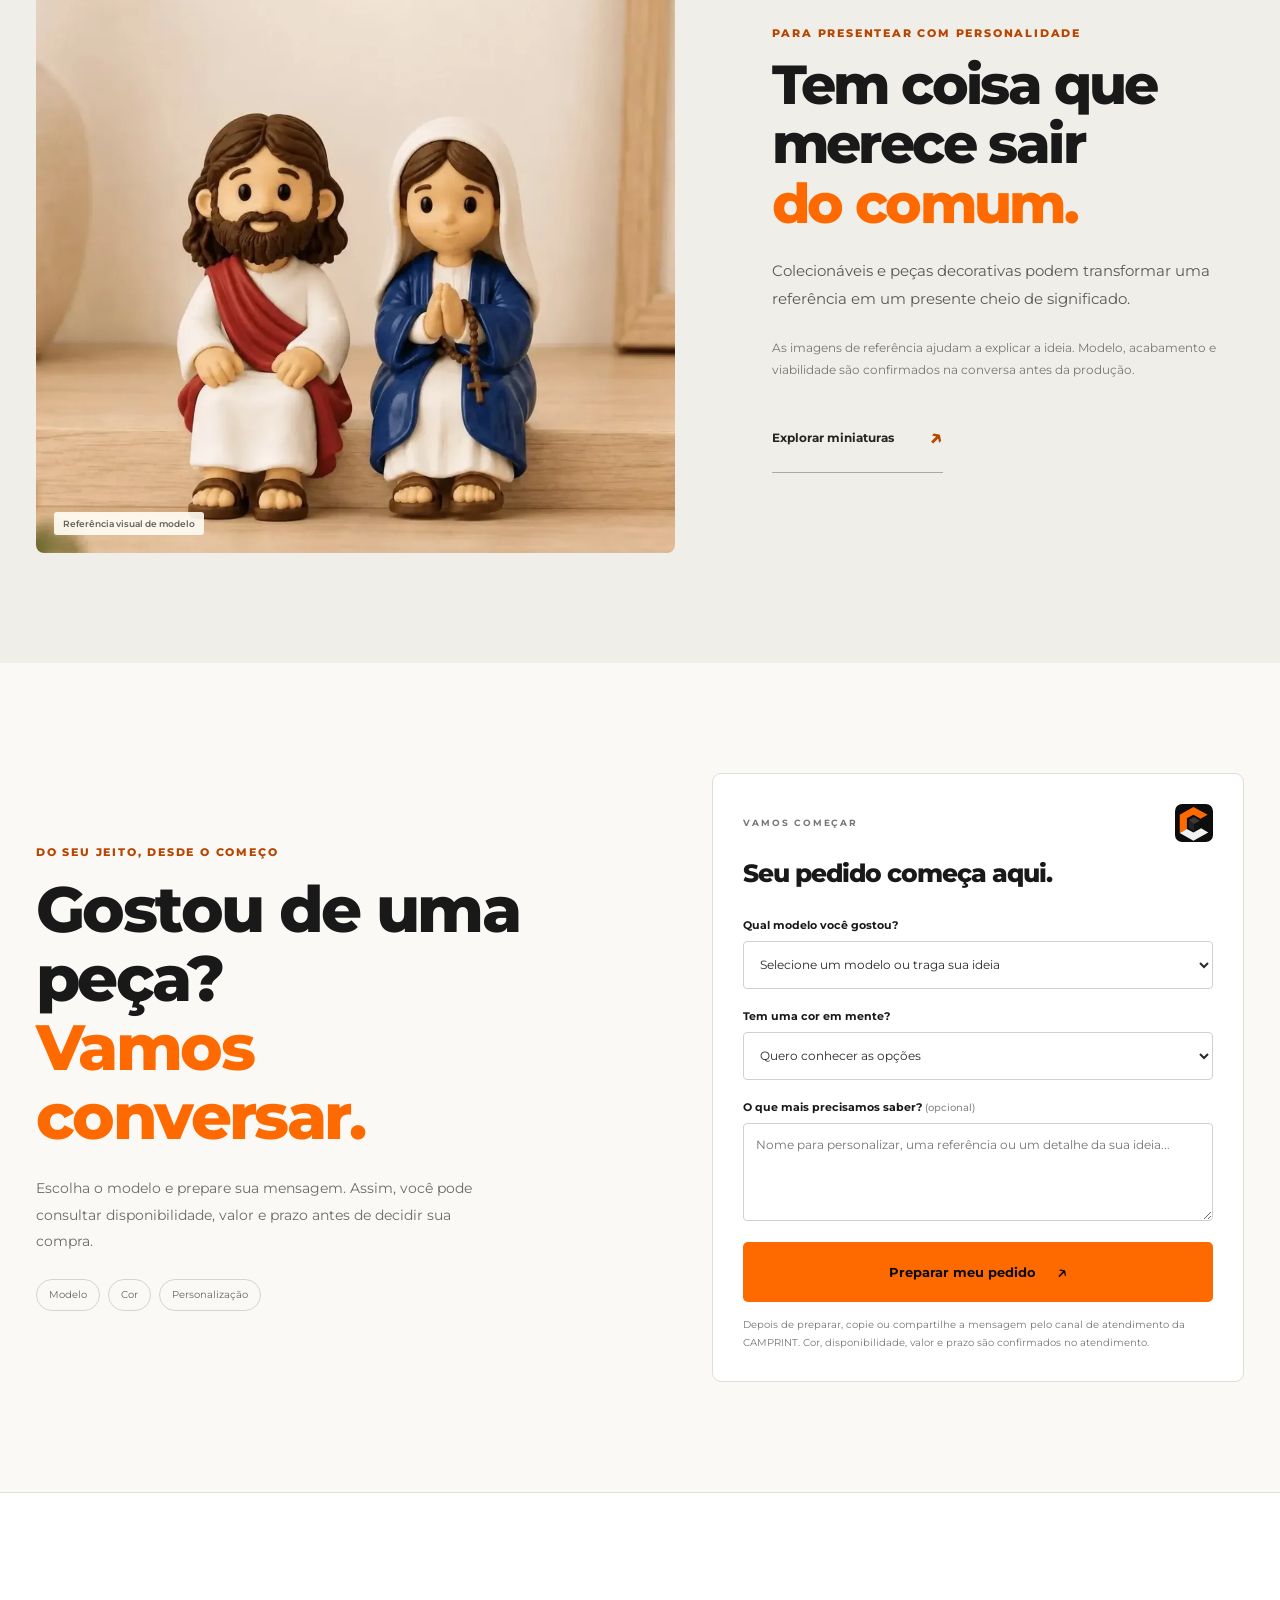
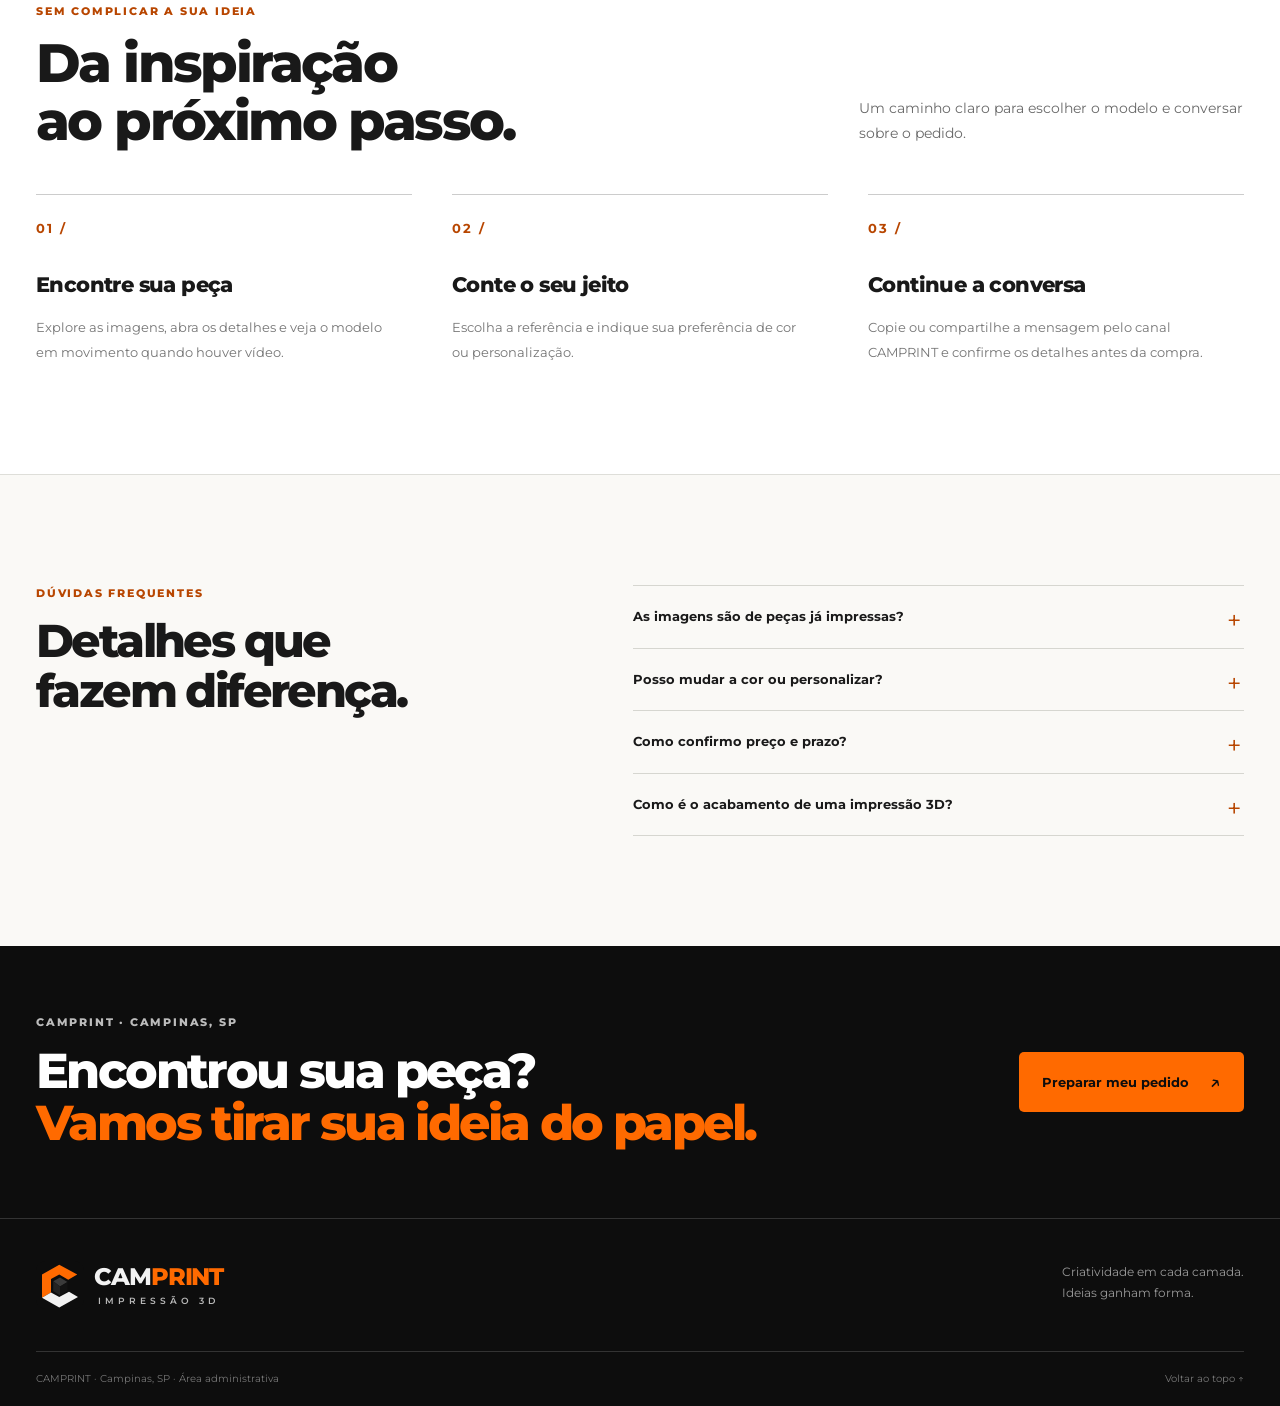
==== commit c4108ad5: "Add CAMPRINT Christmas sales page" ====
--- a/public/index.html
+++ b/public/index.html
@@ -24,7 +24,7 @@
   <div class="container header-inner">
     <a class="brand" href="#topo" aria-label="CAMPRINT — início"><img src="camprint-mark.svg" alt="" width="48" height="48"><span class="brand-type"><span class="brand-word">CAM<span>PRINT</span></span><small>IMPRESSÃO 3D</small></span></a>
     <button class="menu-toggle" id="menuToggle" type="button" aria-expanded="false" aria-controls="siteNav">Menu <span aria-hidden="true">☰</span></button>
-    <nav id="siteNav" aria-label="Navegação principal"><a href="#modelos">Ver peças</a><a href="#como-funciona">Como pedir</a></nav>
+    <nav id="siteNav" aria-label="Navegação principal"><a href="#modelos">Ver peças</a><a href="kit-feliz-natal.html">Kit de Natal</a><a href="#como-funciona">Como pedir</a></nav>
     <a class="button button-orange header-cta" href="#personalizar">Quero pedir <span aria-hidden="true">↗</span></a>
   </div>
 </header>
@@ -41,7 +41,7 @@
       <div class="hero-product">
         <div class="hero-product-top"><span>EM DESTAQUE / 01</span><span class="tiny-cube" aria-hidden="true">◇</span></div>
         <img class="hero-photo" src="assets/kit-feliz-natal-principal.webp" alt="Kit Feliz Natal com bandeja branca, letreiro vermelho, Papai Noel e enfeites" width="1254" height="1254" fetchpriority="high">
-        <div class="hero-product-bottom"><div><small>EXPLORE A COLEÇÃO</small><strong>Kit Feliz Natal</strong></div><button type="button" class="round-arrow" data-detail="kit-feliz-natal" aria-label="Ver detalhes do Kit Feliz Natal">↗</button></div>
+        <div class="hero-product-bottom"><div><small>EM DESTAQUE / NATAL</small><strong>Kit Feliz Natal</strong></div><a href="kit-feliz-natal.html" class="round-arrow" aria-label="Ver a página do Kit Feliz Natal">↗</a></div>
         <span class="media-label">Kit completo · veja os 3 ângulos</span>
       </div>
     </div>
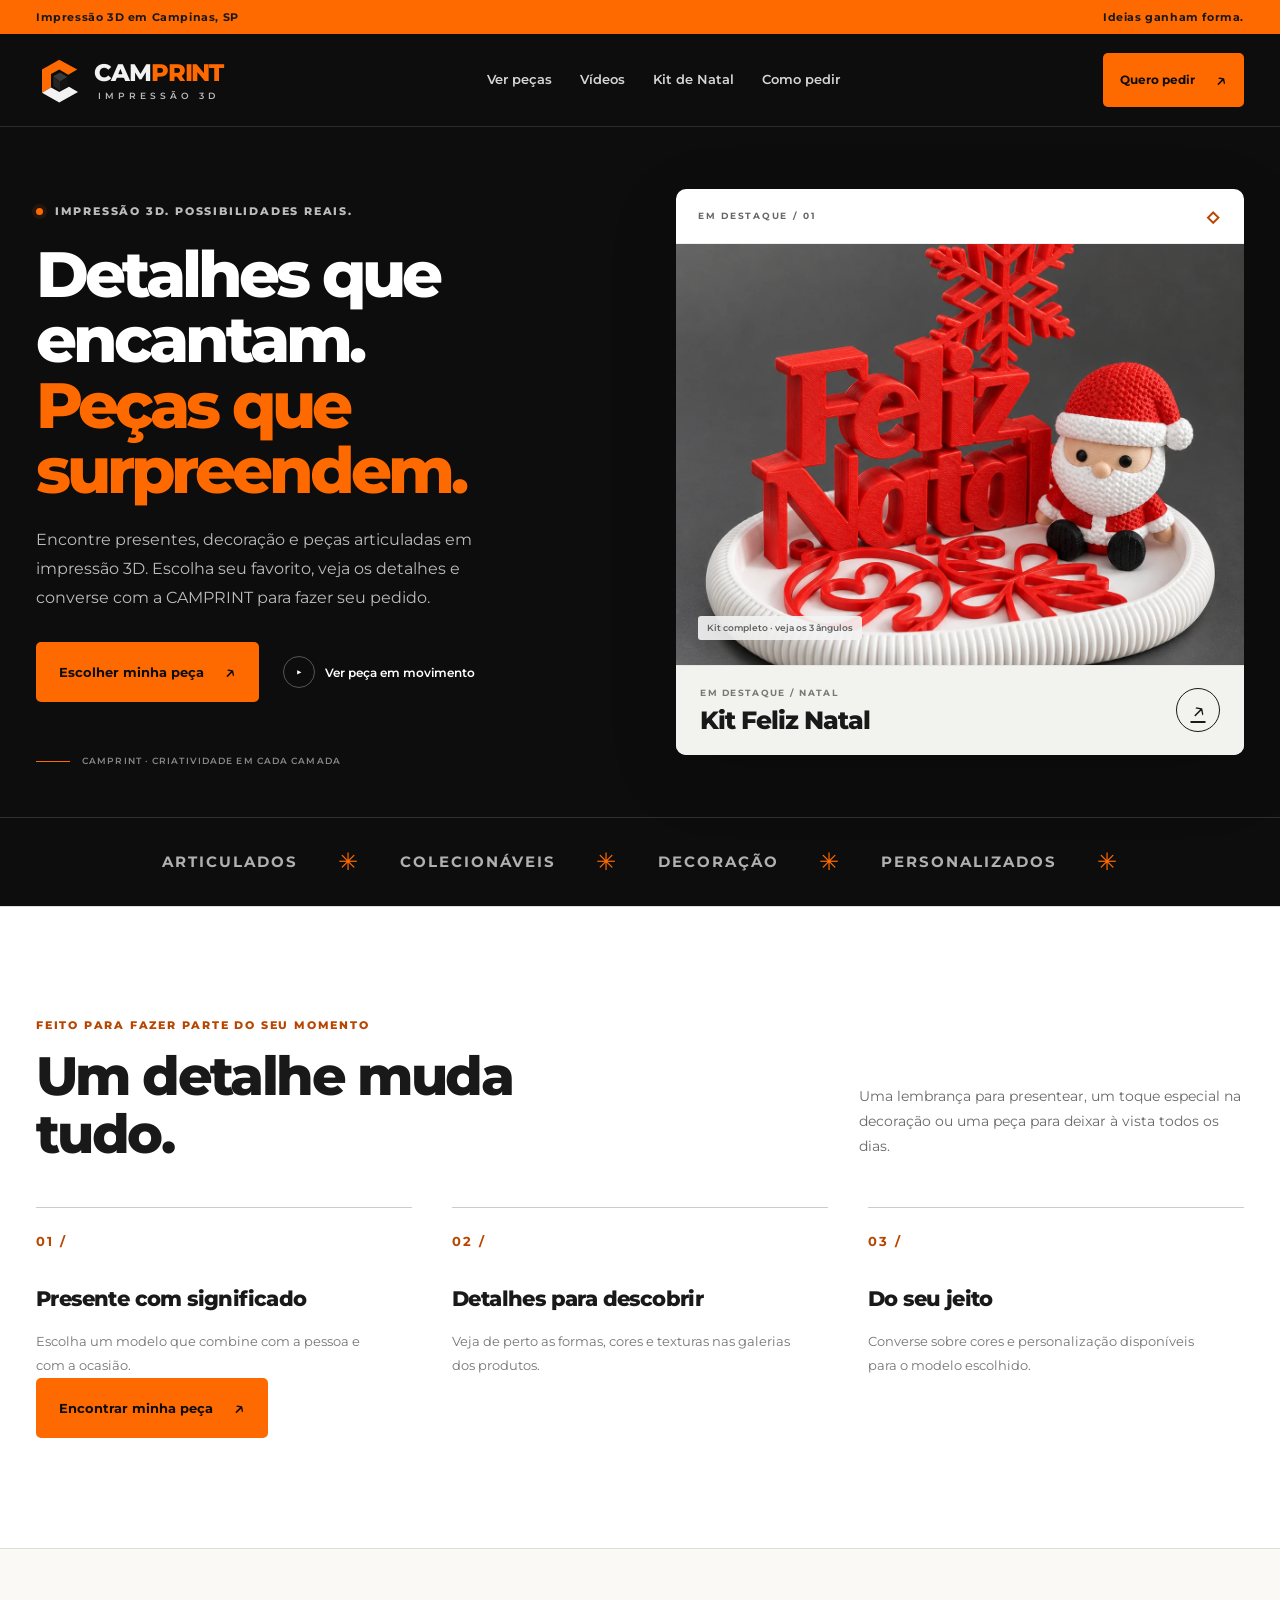
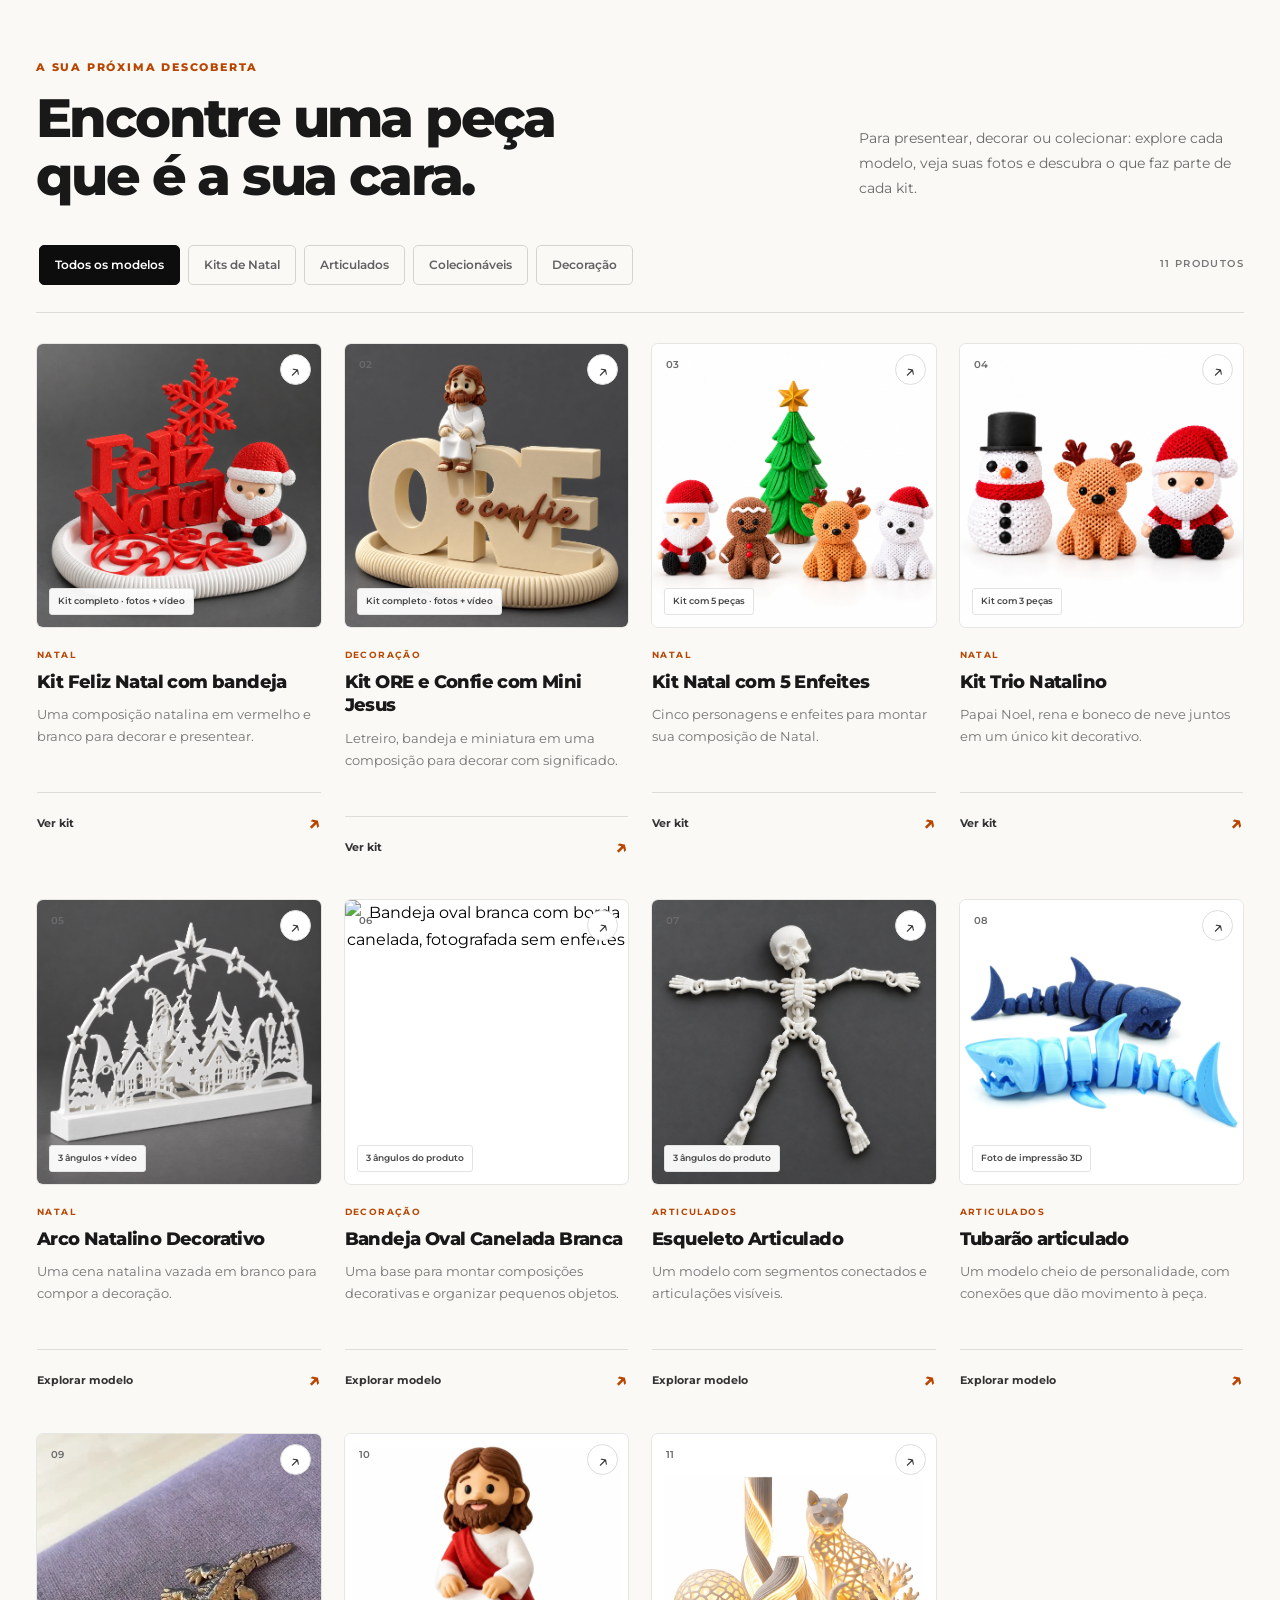
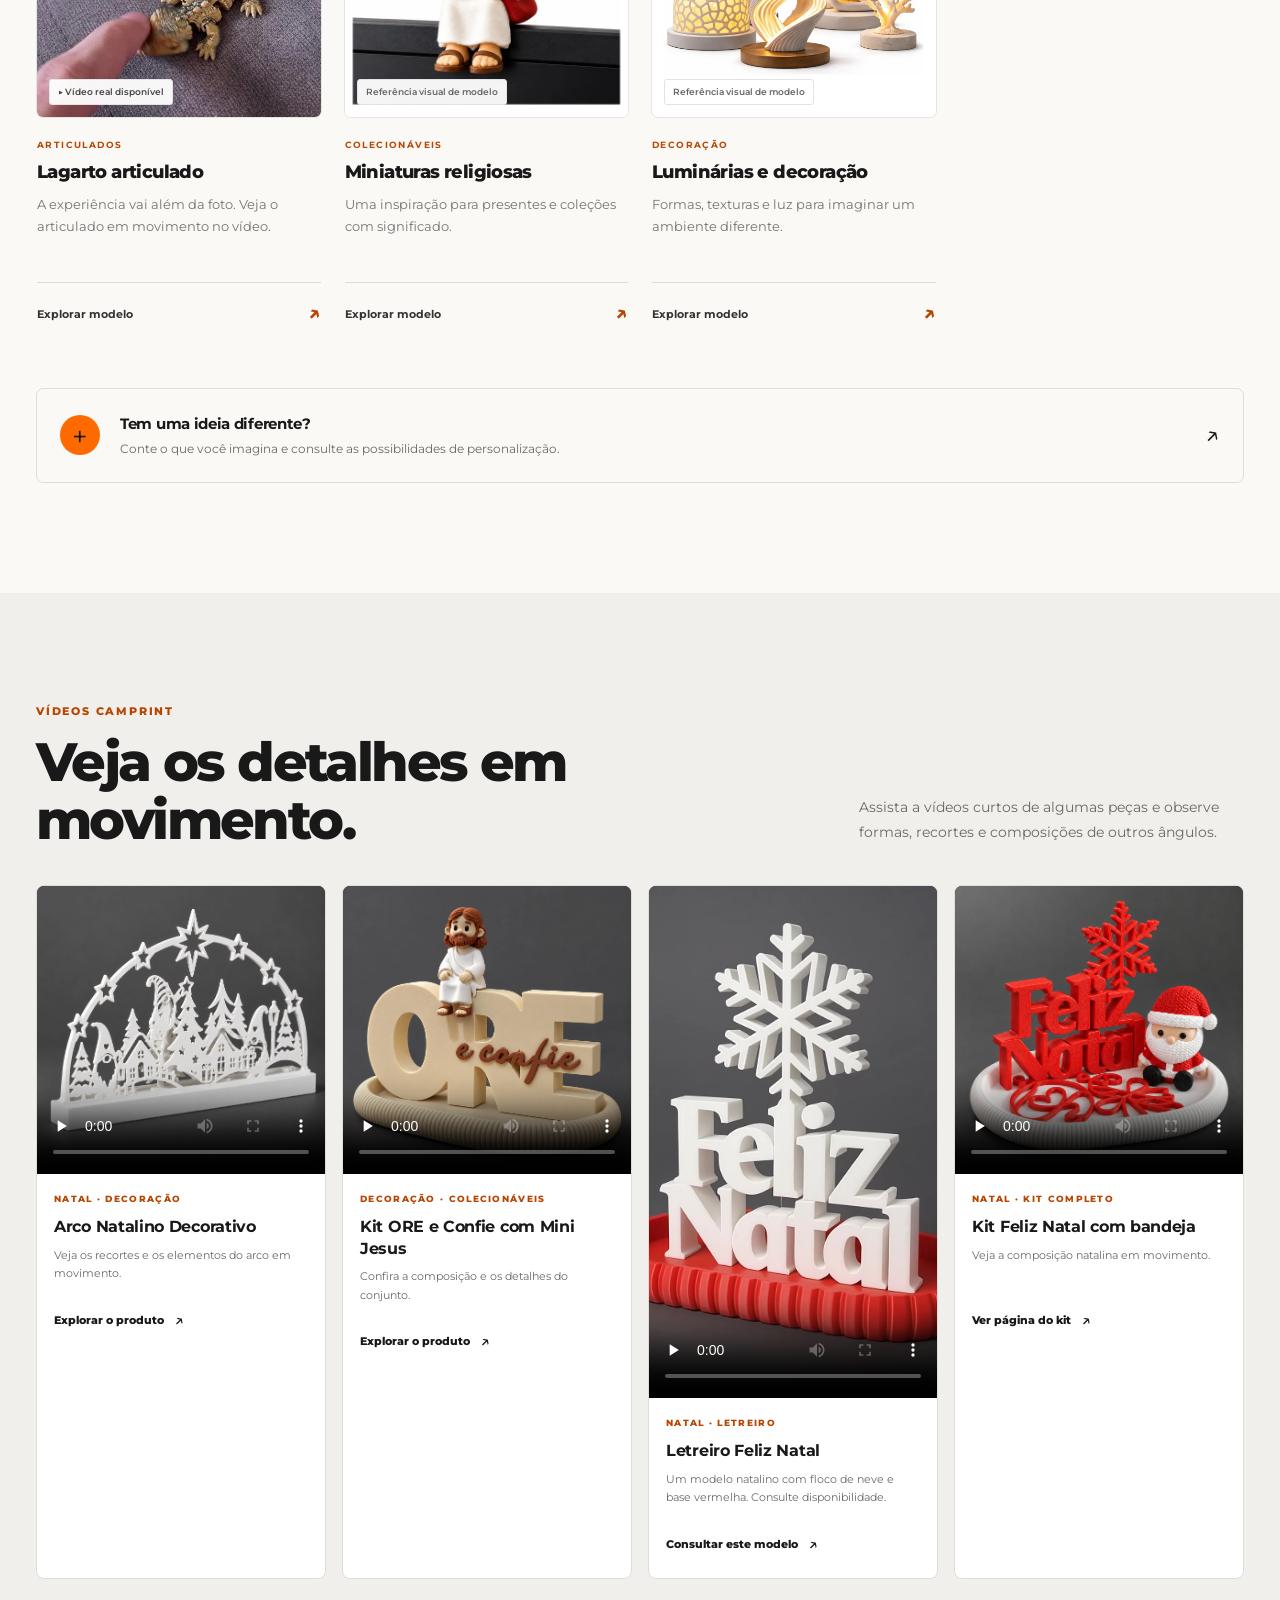
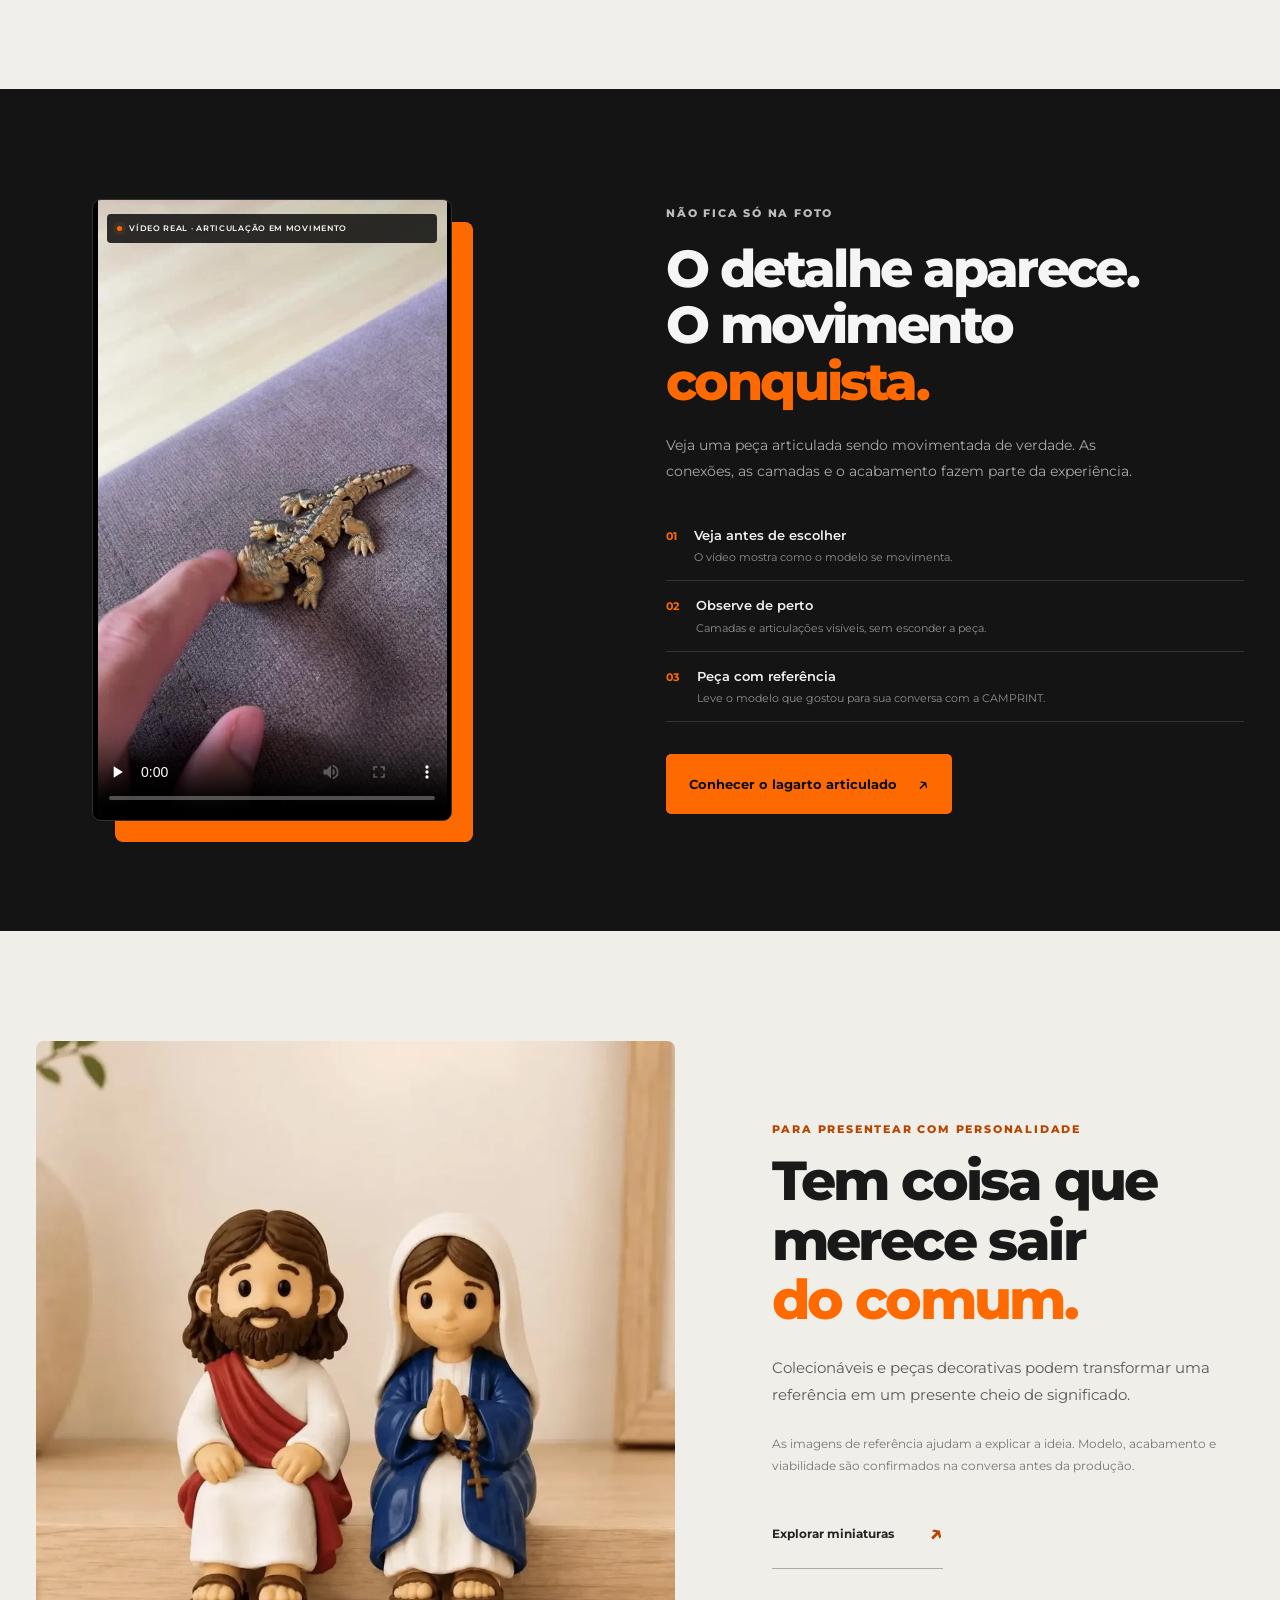
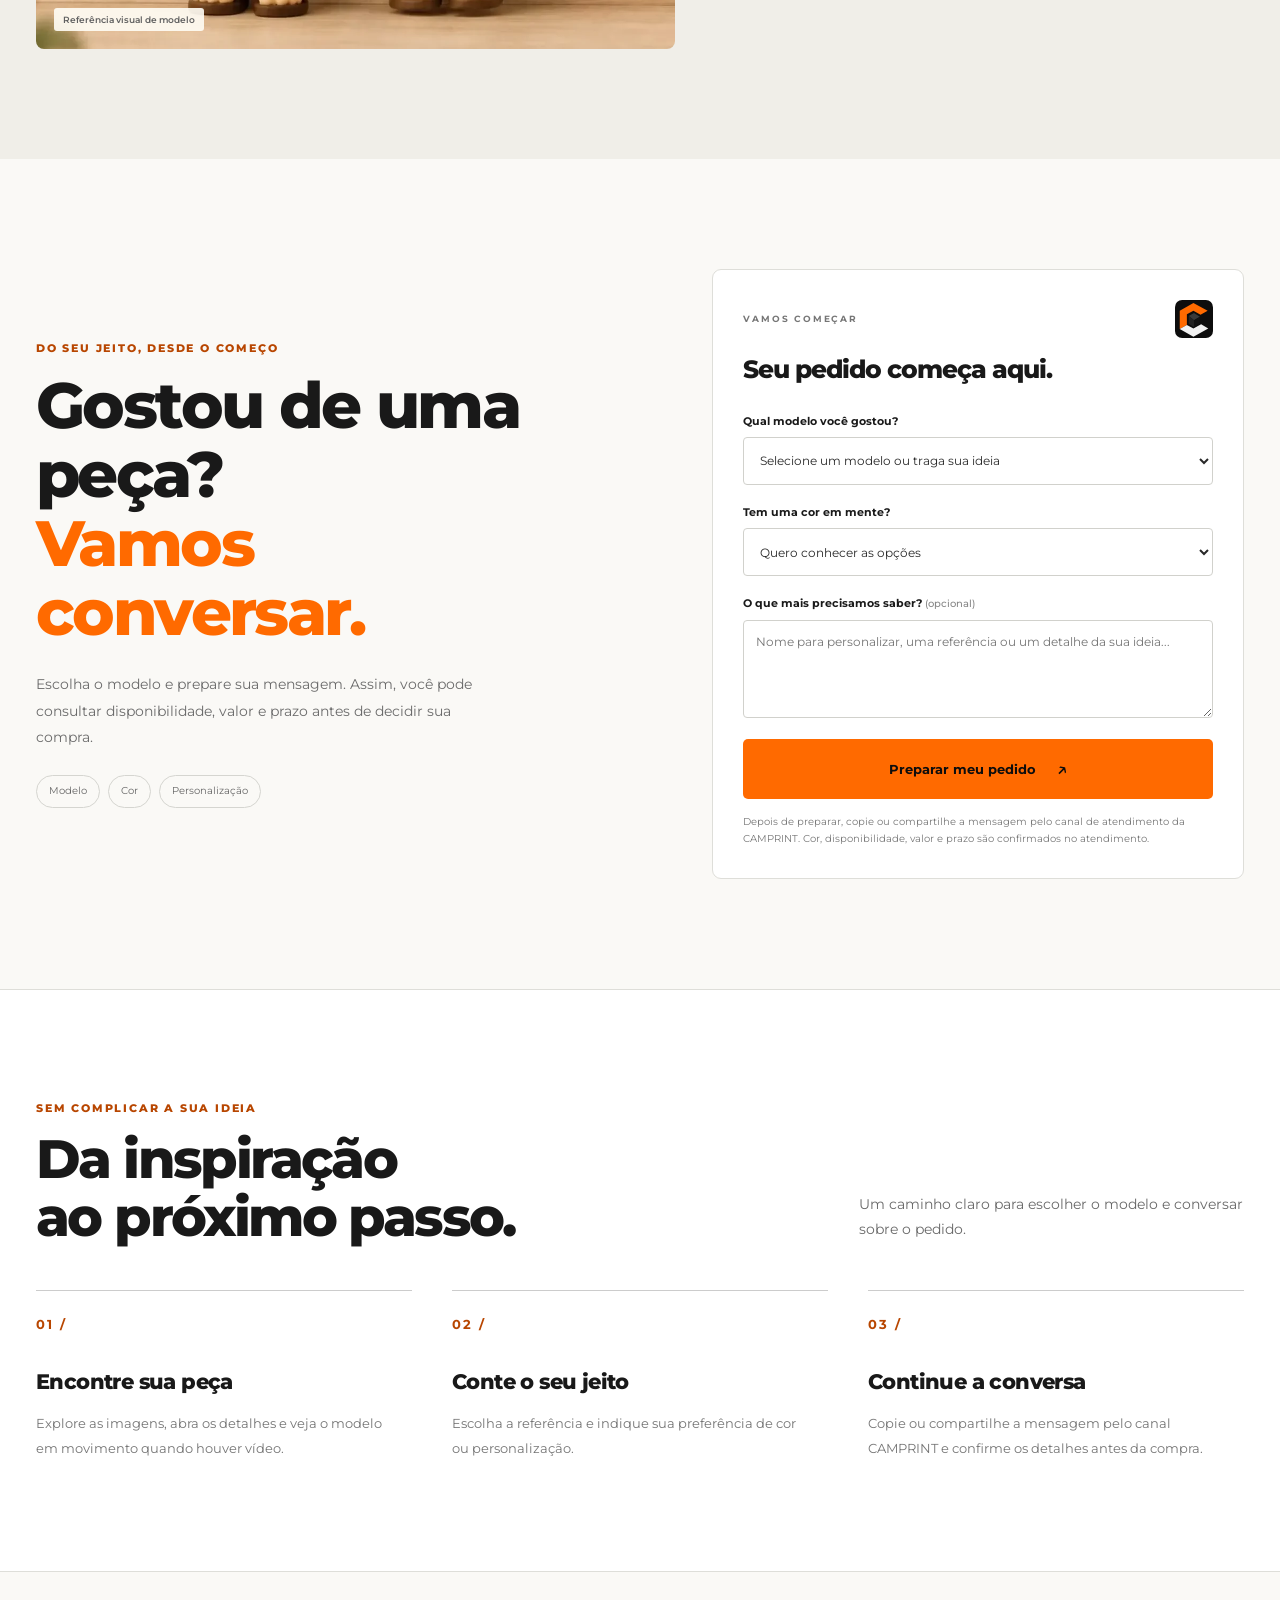
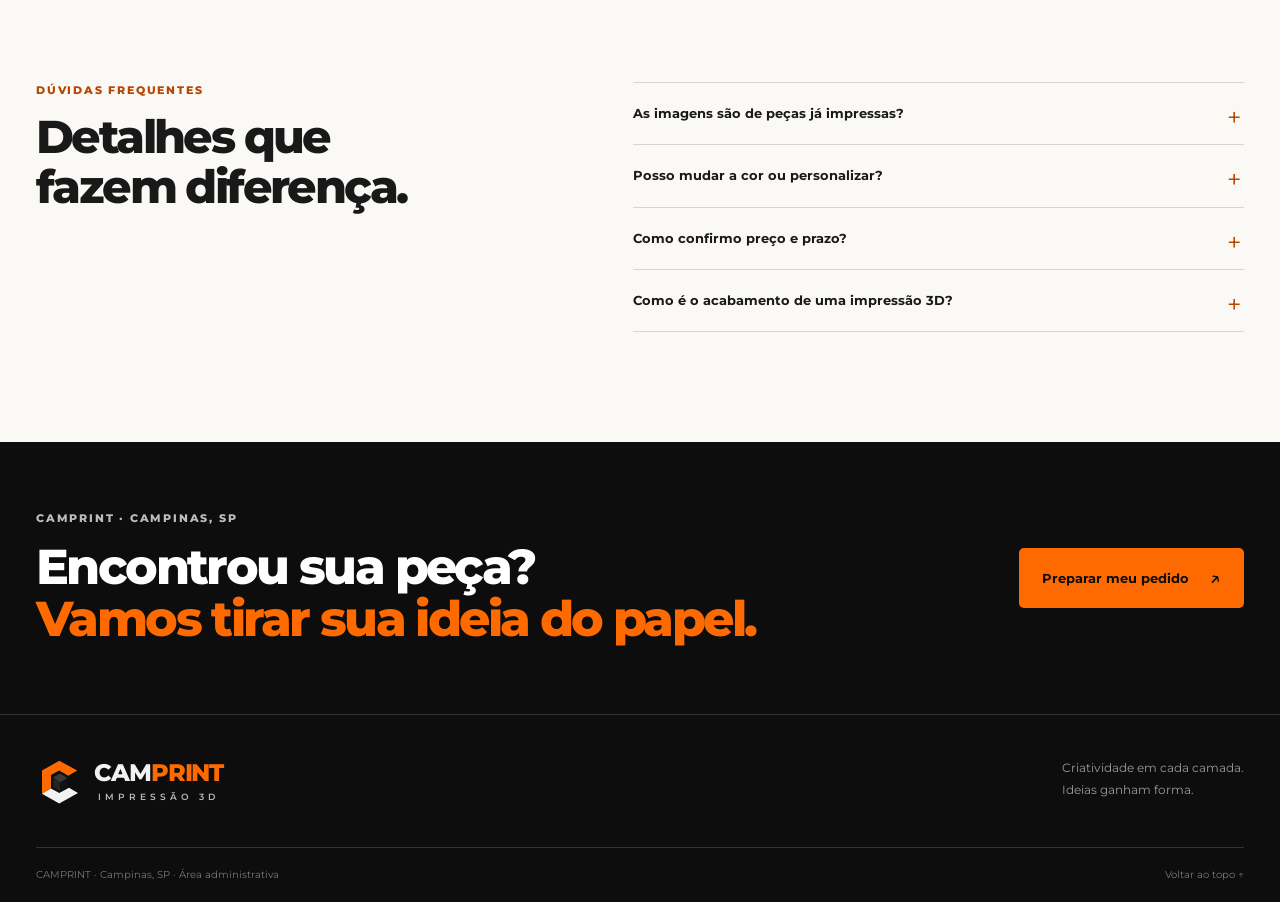
==== commit d35e43e0: "Add product videos to CAMPRINT site" ====
--- a/public/index.html
+++ b/public/index.html
@@ -16,6 +16,7 @@
   <link rel="preconnect" href="https://fonts.gstatic.com" crossorigin>
   <link href="https://fonts.googleapis.com/css2?family=Montserrat:wght@400;500;600;700;800&display=swap" rel="stylesheet">
   <link rel="stylesheet" href="style.css">
+  <link rel="stylesheet" href="video-showcase.css">
 </head>
 <body>
 <a class="skip-link" href="#conteudo">Ir para o conteúdo</a>
@@ -24,7 +25,7 @@
   <div class="container header-inner">
     <a class="brand" href="#topo" aria-label="CAMPRINT — início"><img src="camprint-mark.svg" alt="" width="48" height="48"><span class="brand-type"><span class="brand-word">CAM<span>PRINT</span></span><small>IMPRESSÃO 3D</small></span></a>
     <button class="menu-toggle" id="menuToggle" type="button" aria-expanded="false" aria-controls="siteNav">Menu <span aria-hidden="true">☰</span></button>
-    <nav id="siteNav" aria-label="Navegação principal"><a href="#modelos">Ver peças</a><a href="kit-feliz-natal.html">Kit de Natal</a><a href="#como-funciona">Como pedir</a></nav>
+    <nav id="siteNav" aria-label="Navegação principal"><a href="#modelos">Ver peças</a><a href="#videos">Vídeos</a><a href="kit-feliz-natal.html">Kit de Natal</a><a href="#como-funciona">Como pedir</a></nav>
     <a class="button button-orange header-cta" href="#personalizar">Quero pedir <span aria-hidden="true">↗</span></a>
   </div>
 </header>
@@ -59,6 +60,30 @@
     </div>
   </section>
 
+  <section class="product-videos section-space" id="videos">
+    <div class="container">
+      <div class="section-heading"><div><div class="eyebrow">VÍDEOS CAMPRINT</div><h2>Veja os detalhes em movimento.</h2></div><p>Assista a vídeos curtos de algumas peças e observe formas, recortes e composições de outros ângulos.</p></div>
+      <div class="product-video-grid">
+        <article class="product-video-card">
+          <div class="product-video-frame"><video controls playsinline preload="none" poster="assets/arco-natalino-esquerda.webp" width="640" height="360" aria-label="Vídeo do Arco Natalino Decorativo em movimento"><source src="assets/video-arco-natalino-camera.mp4" type="video/mp4">Seu navegador não reproduz este vídeo.</video></div>
+          <div class="product-video-copy"><span class="video-kicker">NATAL · DECORAÇÃO</span><h3>Arco Natalino Decorativo</h3><p>Veja os recortes e os elementos do arco em movimento.</p><button class="video-card-link" type="button" data-detail="arco-natalino">Explorar o produto <span aria-hidden="true">↗</span></button></div>
+        </article>
+        <article class="product-video-card">
+          <div class="product-video-frame"><video controls playsinline preload="none" poster="assets/kit-ore-confie-principal.webp" width="1280" height="720" aria-label="Vídeo do Kit ORE e Confie com Mini Jesus"><source src="assets/video-kit-ore-confie.mp4" type="video/mp4">Seu navegador não reproduz este vídeo.</video></div>
+          <div class="product-video-copy"><span class="video-kicker">DECORAÇÃO · COLECIONÁVEIS</span><h3>Kit ORE e Confie com Mini Jesus</h3><p>Confira a composição e os detalhes do conjunto.</p><button class="video-card-link" type="button" data-detail="kit-ore-confie">Explorar o produto <span aria-hidden="true">↗</span></button></div>
+        </article>
+        <article class="product-video-card">
+          <div class="product-video-frame"><video controls playsinline preload="none" poster="assets/video-letreiro-feliz-natal-poster.jpg" width="720" height="1280" aria-label="Vídeo de um letreiro Feliz Natal com floco de neve"><source src="assets/video-letreiro-feliz-natal.mp4" type="video/mp4">Seu navegador não reproduz este vídeo.</video></div>
+          <div class="product-video-copy"><span class="video-kicker">NATAL · LETREIRO</span><h3>Letreiro Feliz Natal</h3><p>Um modelo natalino com floco de neve e base vermelha. Consulte disponibilidade.</p><a class="video-card-link" href="index.html?produto=personalizado#personalizar">Consultar este modelo <span aria-hidden="true">↗</span></a></div>
+        </article>
+        <article class="product-video-card">
+          <div class="product-video-frame"><video controls playsinline preload="none" poster="assets/kit-feliz-natal-principal.webp" width="640" height="360" aria-label="Vídeo do Kit Feliz Natal com bandeja"><source src="assets/video-kit-feliz-natal.mp4" type="video/mp4">Seu navegador não reproduz este vídeo.</video></div>
+          <div class="product-video-copy"><span class="video-kicker">NATAL · KIT COMPLETO</span><h3>Kit Feliz Natal com bandeja</h3><p>Veja a composição natalina em movimento.</p><a class="video-card-link" href="kit-feliz-natal.html">Ver página do kit <span aria-hidden="true">↗</span></a></div>
+        </article>
+      </div>
+    </div>
+  </section>
+
   <section class="motion-section section-space" id="em-movimento">
     <div class="container motion-grid">
       <div class="motion-media"><video controls playsinline preload="none" poster="assets/lagarto-real.webp" width="512" height="910" aria-label="Vídeo real de um lagarto articulado sendo movimentado"><source src="assets/lagarto-real.mp4" type="video/mp4">Seu navegador não reproduz este vídeo.</video><div class="video-label"><span class="signal-dot"></span> VÍDEO REAL · ARTICULAÇÃO EM MOVIMENTO</div></div>
--- a/public/video-showcase.css
+++ b/public/video-showcase.css
@@ -0,0 +1,14 @@
+.product-videos{background:#f0efeb}
+.product-video-grid{display:grid;grid-template-columns:repeat(4,minmax(0,1fr));gap:16px}
+.product-video-card{overflow:hidden;border:1px solid #deded9;border-radius:8px;background:#fff}
+.product-video-frame{display:grid;place-items:center;aspect-ratio:16 / 10;background:#0d0d0d}
+.product-video-frame video{display:block;width:100%;height:100%;object-fit:contain}
+.product-video-copy{padding:18px 17px 20px}
+.video-kicker{display:block;margin-bottom:9px;color:#b84600;font-size:9px;font-weight:800;letter-spacing:1.3px}
+.product-video-copy h3{margin:0 0 8px;font-size:16px;line-height:1.35;letter-spacing:-.3px}
+.product-video-copy p{min-height:46px;margin:0 0 14px;color:#696969;font-size:11px;line-height:1.7}
+.video-card-link{display:inline-flex;align-items:center;gap:10px;padding:0;border:0;background:transparent;color:#191919;font-size:11px;font-weight:800;text-decoration:none;cursor:pointer}
+.video-card-link:hover{color:#b84600}
+.video-card-link span{font-size:17px;font-weight:500}
+@media(max-width:1050px){.product-video-grid{grid-template-columns:repeat(2,minmax(0,1fr));gap:14px}}
+@media(max-width:600px){.product-videos{padding-block:66px}.product-video-grid{grid-template-columns:1fr;gap:14px}.product-video-copy{padding:17px 15px}.product-video-copy p{min-height:0}.product-video-frame{aspect-ratio:16 / 9}}
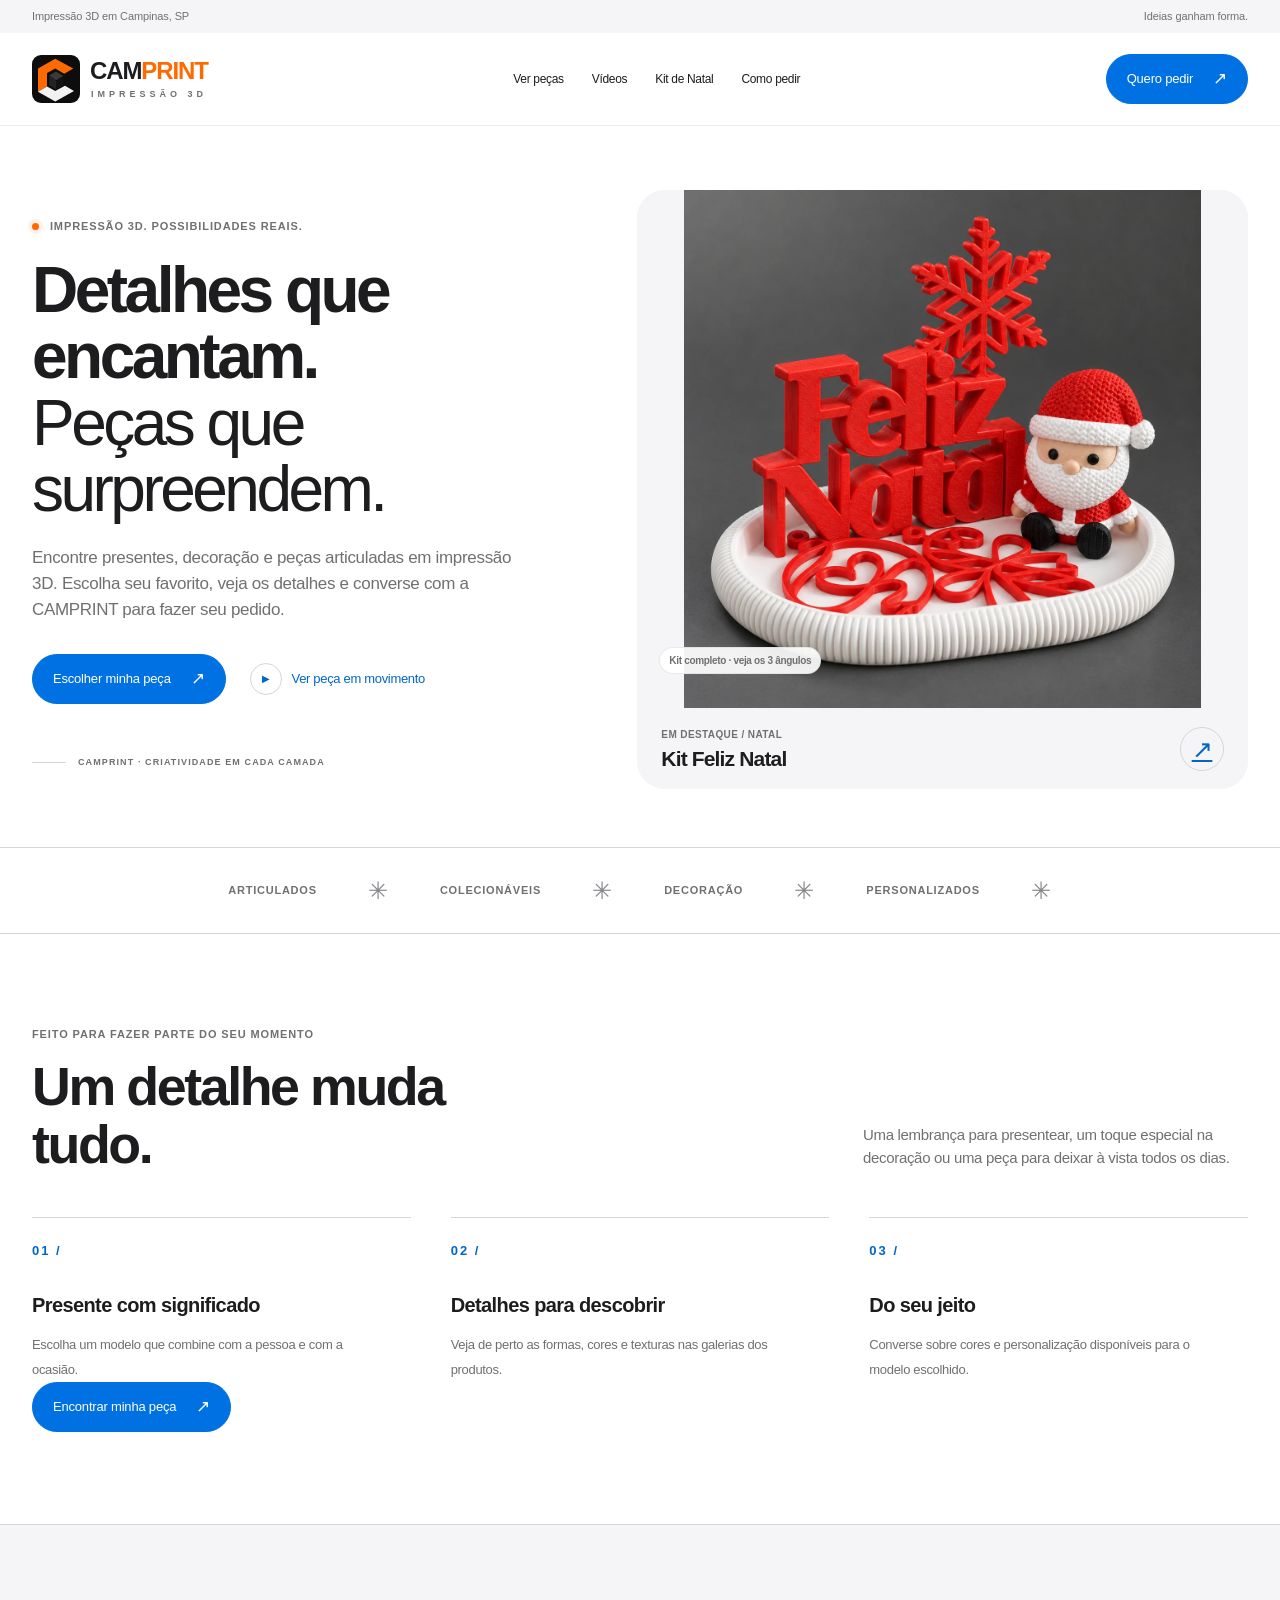
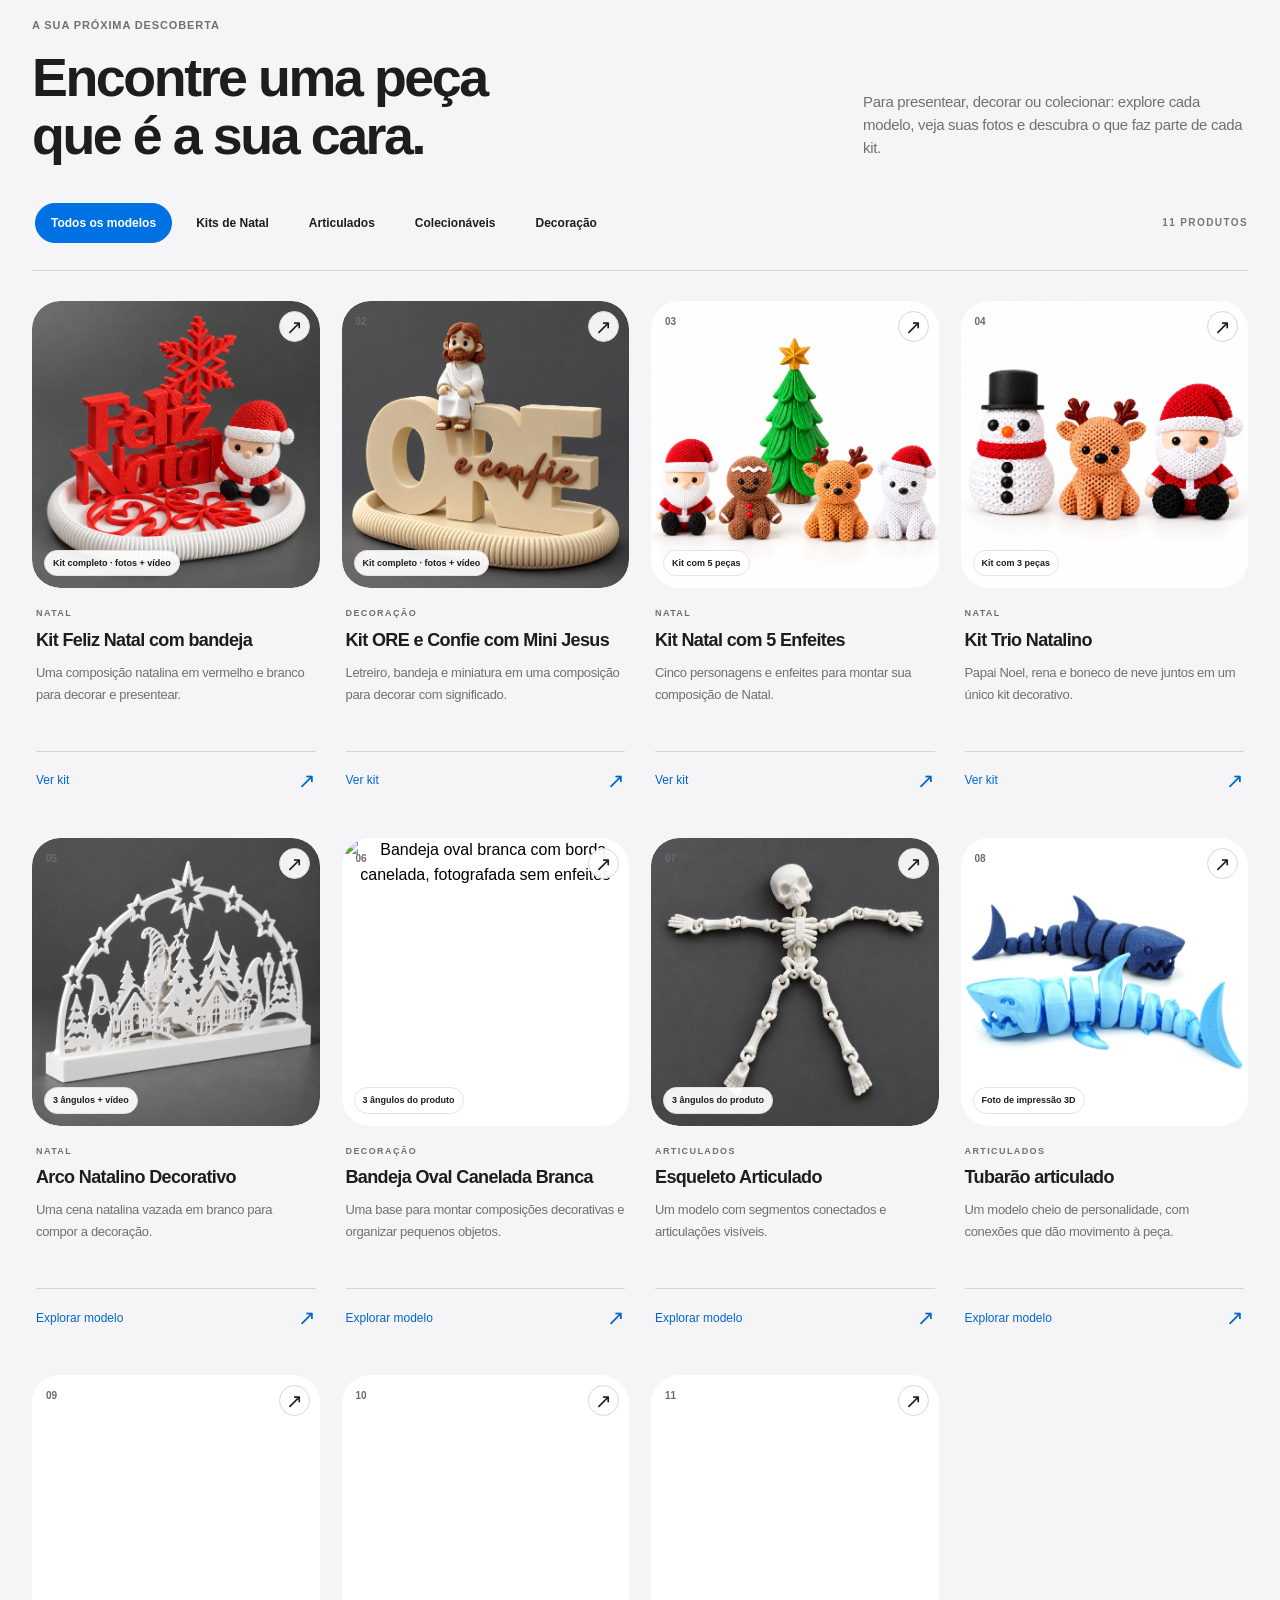
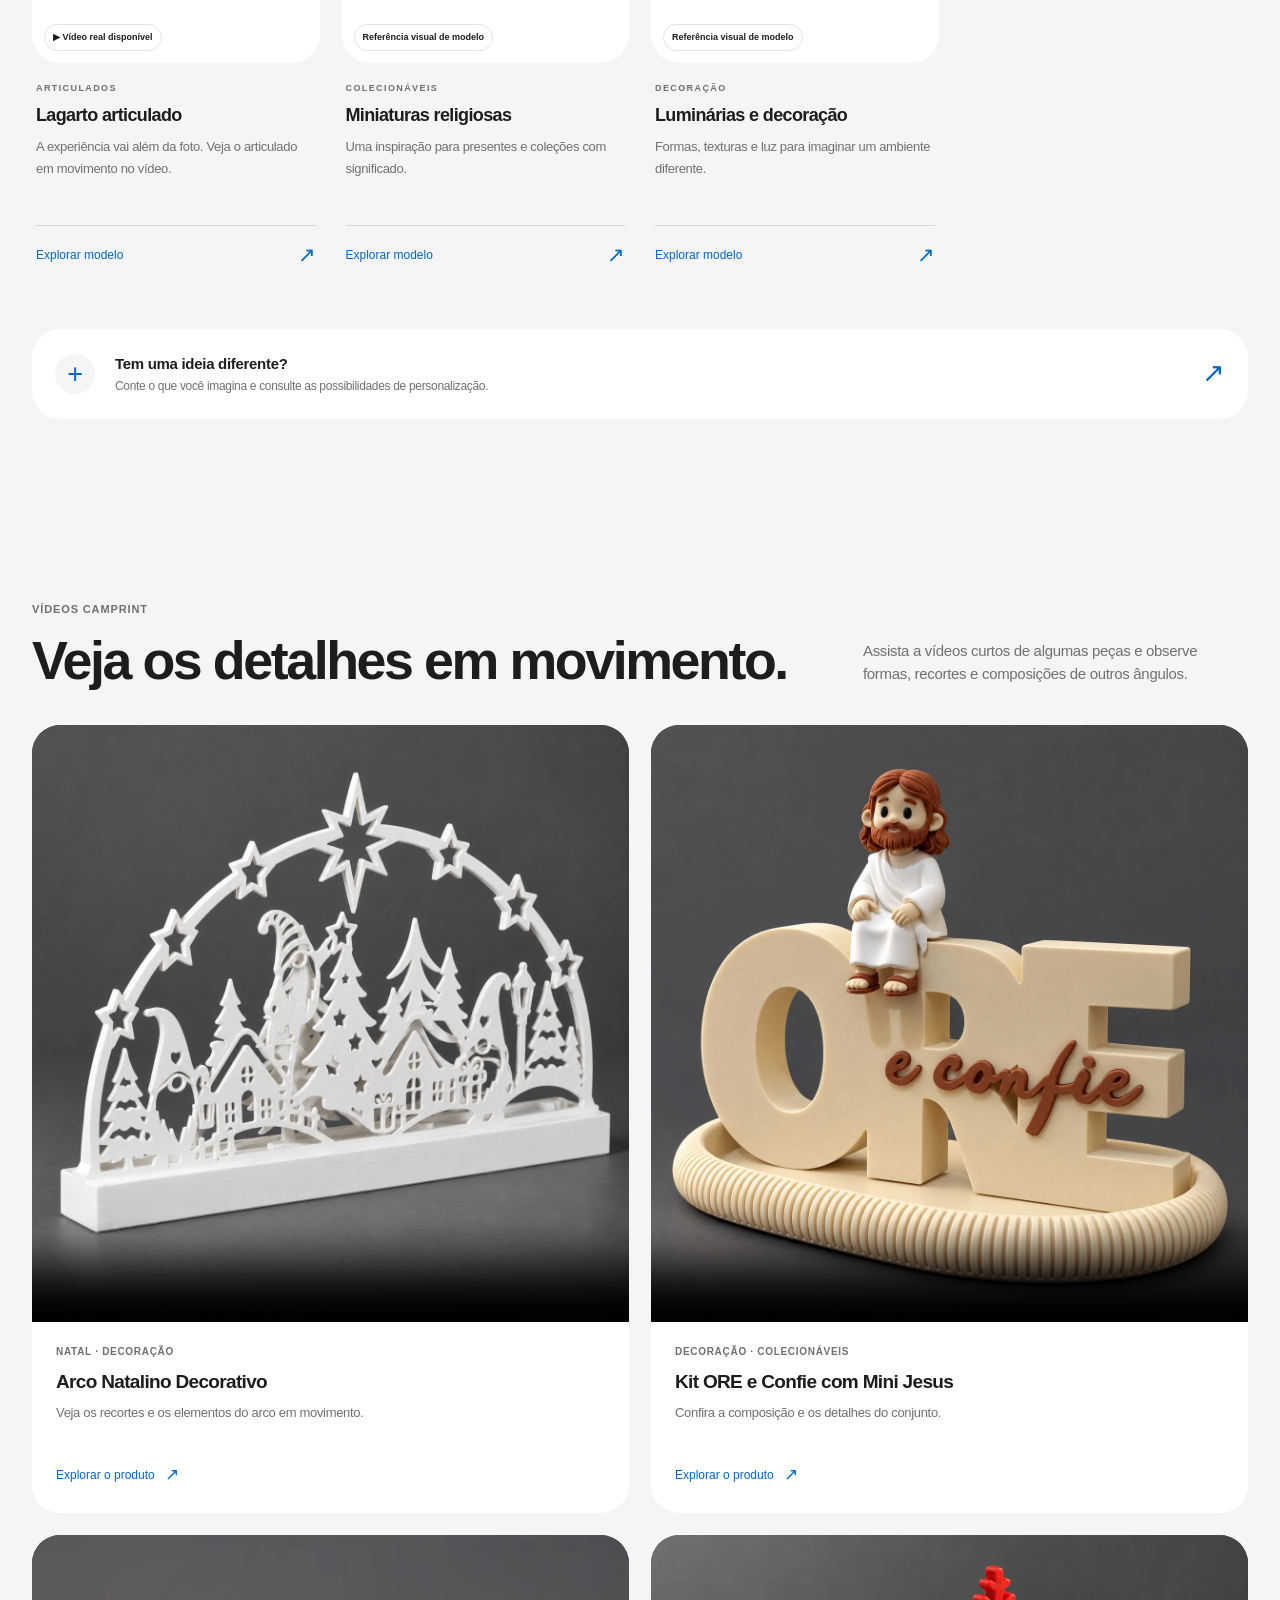
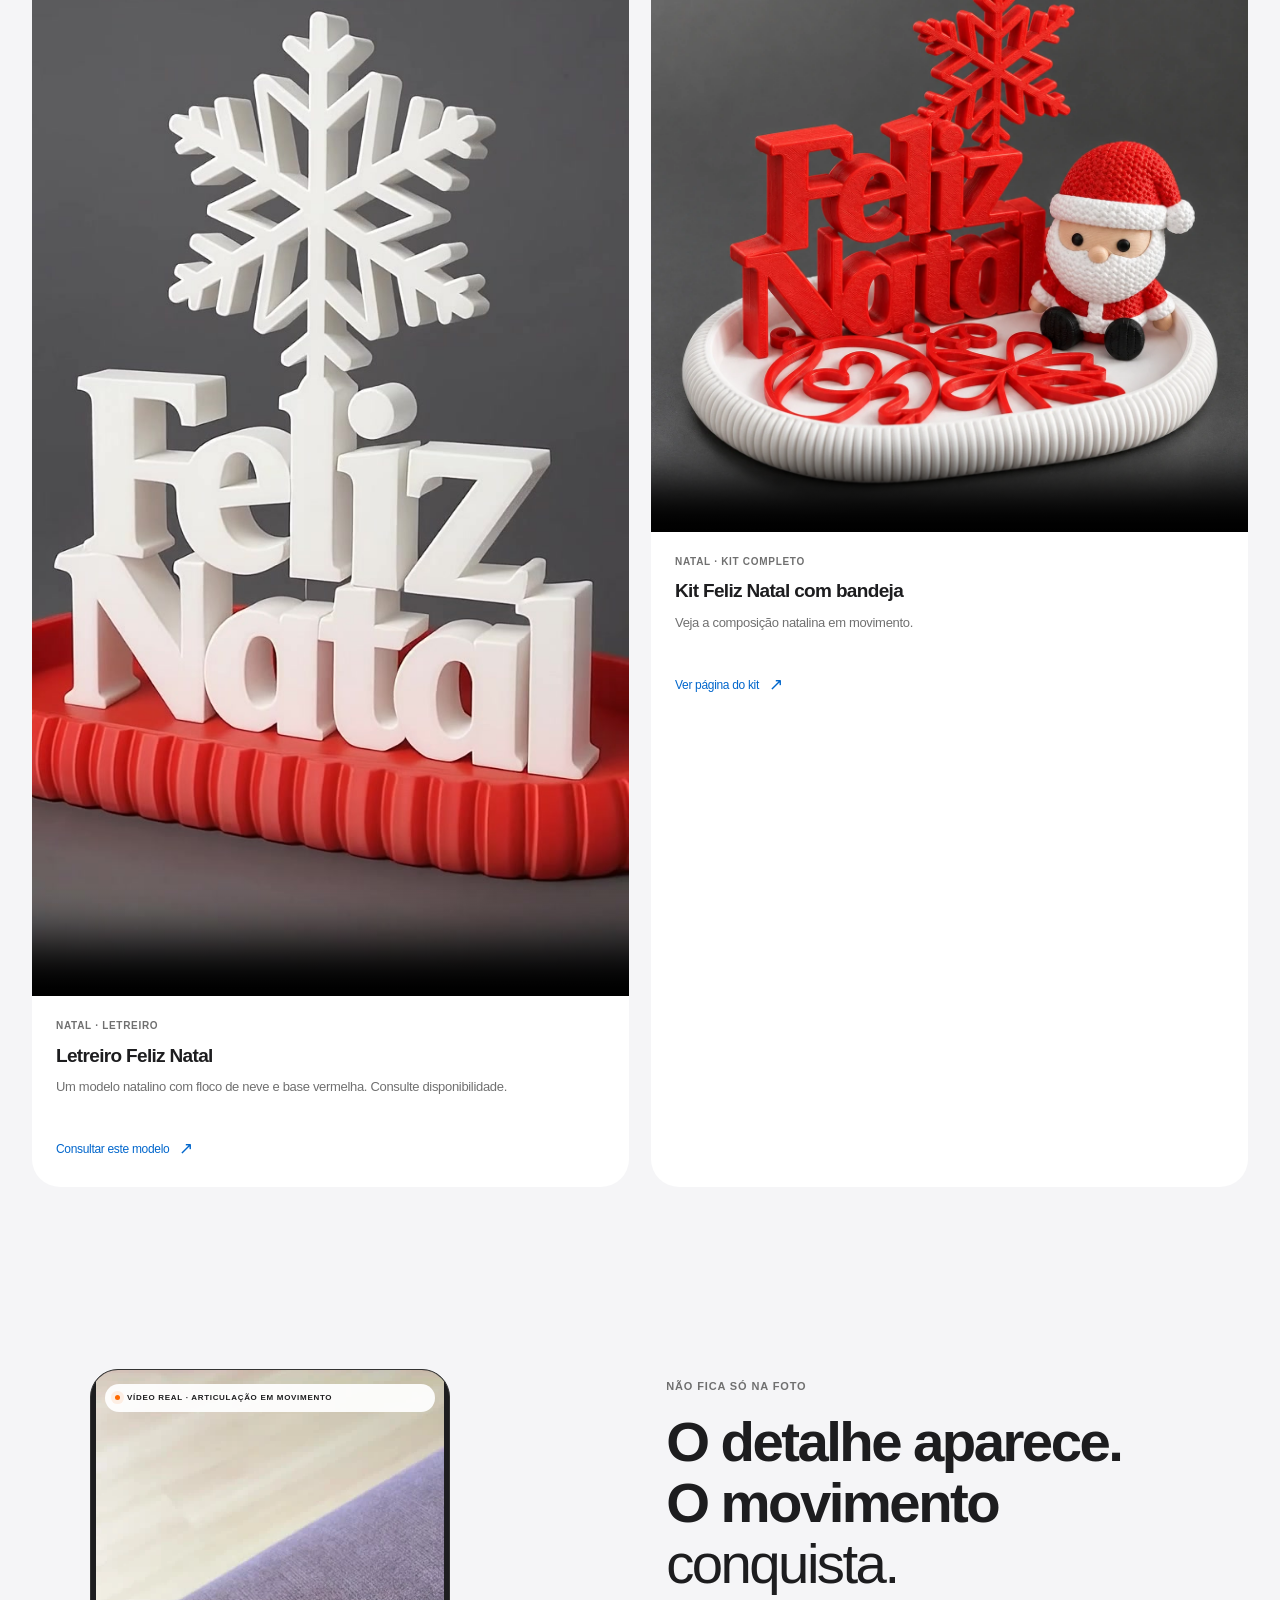
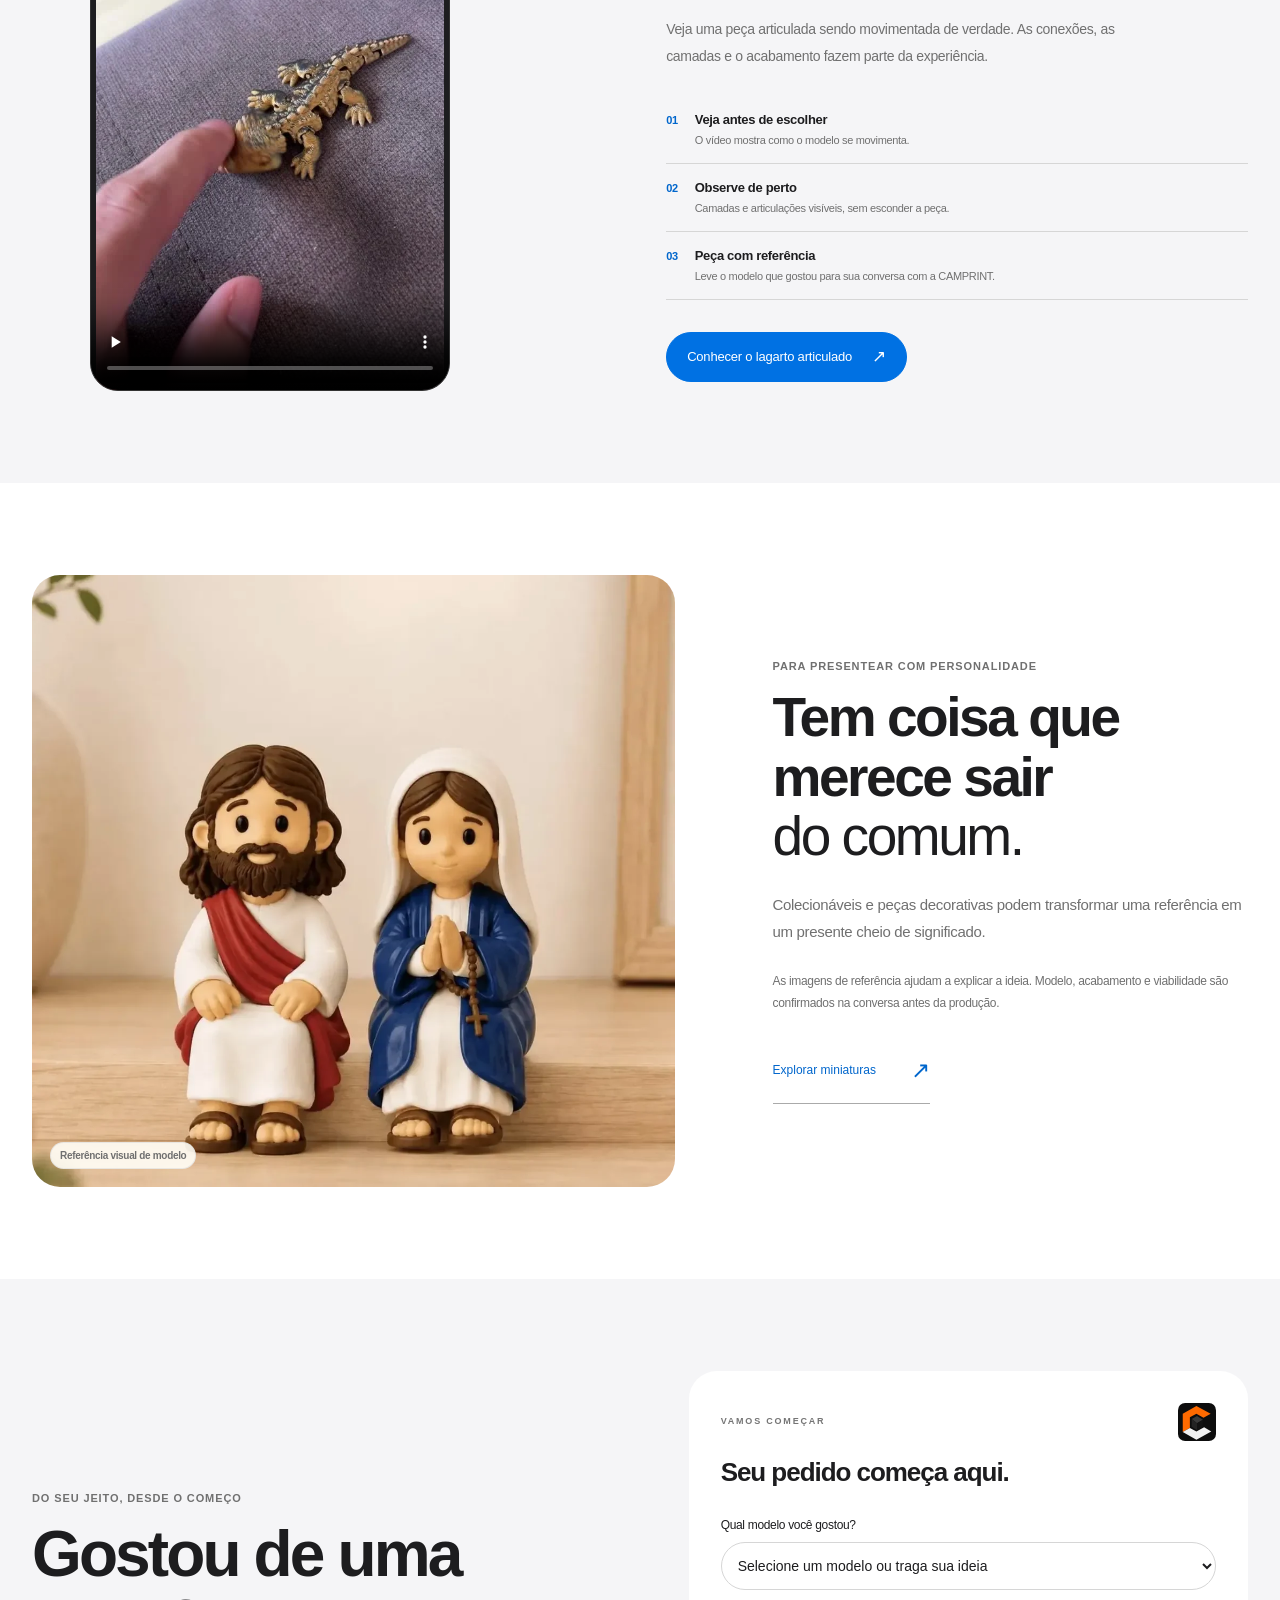
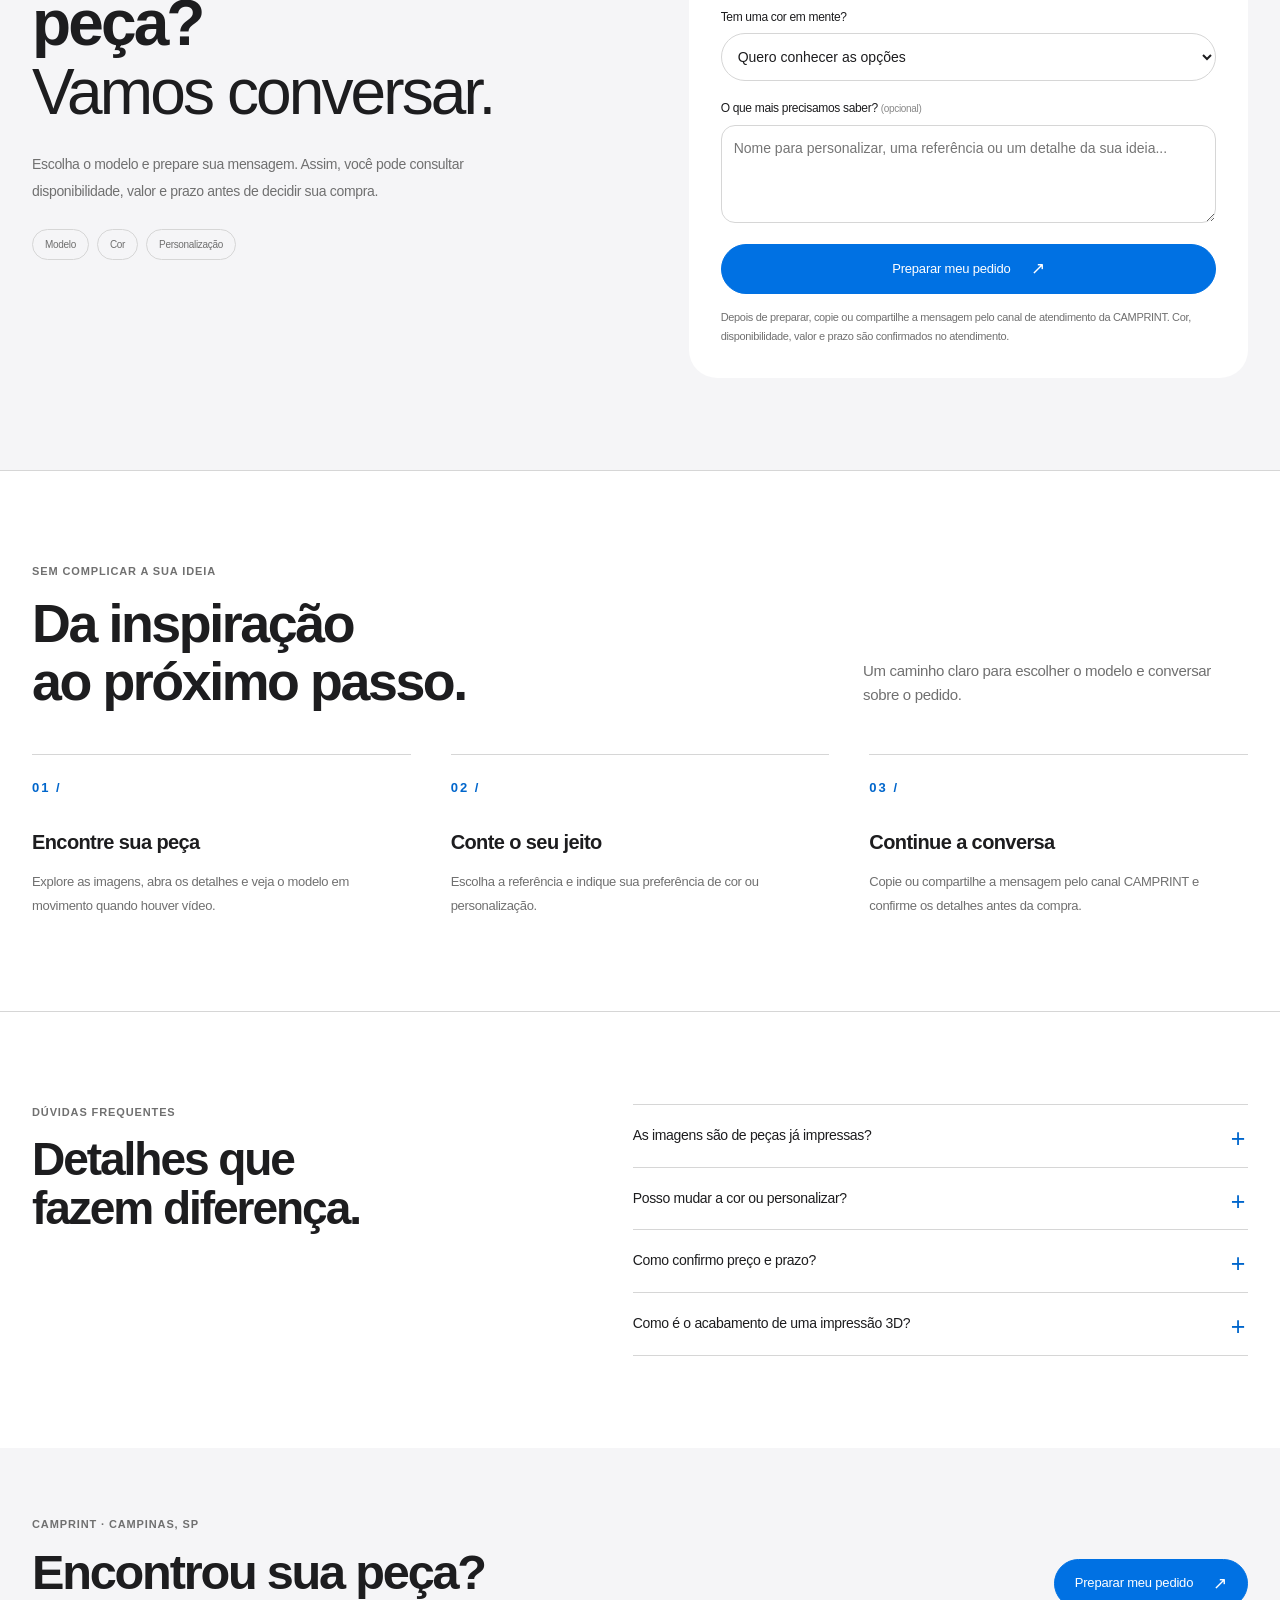
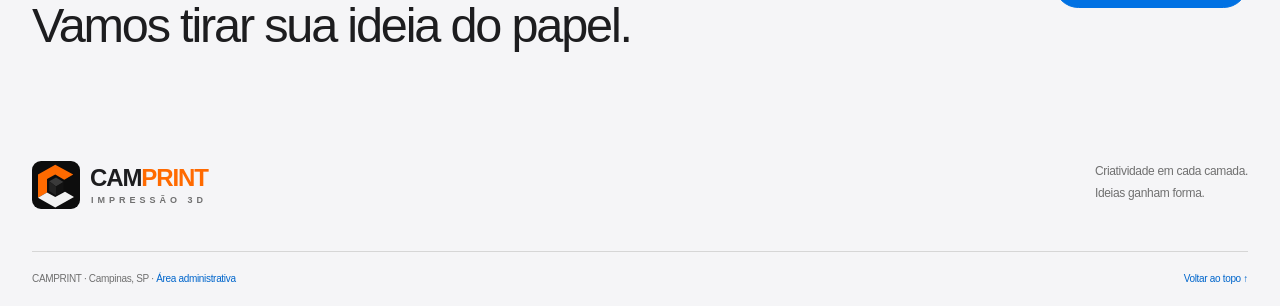
==== commit 036303c6: "Apply CAMPRINT light showroom design" ====
--- a/public/index.html
+++ b/public/index.html
@@ -3,7 +3,7 @@
 <head>
   <meta charset="UTF-8">
   <meta name="viewport" content="width=device-width, initial-scale=1">
-  <meta name="theme-color" content="#0D0D0D">
+  <meta name="theme-color" content="#ffffff">
   <title>CAMPRINT | Ideias ganham forma em 3D</title>
   <meta name="description" content="Descubra articulados, colecionáveis e decoração em impressão 3D. Veja fotos, um modelo em movimento e personalize sua ideia com a CAMPRINT, em Campinas.">
   <meta property="og:title" content="CAMPRINT — Ideias ganham forma">
@@ -12,11 +12,9 @@
   <meta property="og:type" content="website">
   <link rel="icon" type="image/svg+xml" href="camprint-mark.svg">
   <link rel="preload" as="image" href="assets/kit-feliz-natal-principal.webp" fetchpriority="high">
-  <link rel="preconnect" href="https://fonts.googleapis.com">
-  <link rel="preconnect" href="https://fonts.gstatic.com" crossorigin>
-  <link href="https://fonts.googleapis.com/css2?family=Montserrat:wght@400;500;600;700;800&display=swap" rel="stylesheet">
   <link rel="stylesheet" href="style.css">
   <link rel="stylesheet" href="video-showcase.css">
+  <link rel="stylesheet" href="design-refresh.css">
 </head>
 <body>
 <a class="skip-link" href="#conteudo">Ir para o conteúdo</a>
--- a/public/design-refresh.css
+++ b/public/design-refresh.css
@@ -0,0 +1,456 @@
+/* CAMPRINT showroom refresh — quiet surfaces, large product imagery, clear actions. */
+:root {
+  --gallery-white: #fff;
+  --studio-mist: #f5f5f7;
+  --paper-frost: #fafafc;
+  --hairline-silver: #d6d6d6;
+  --control-gray: #e6e6e8;
+  --ink: #1d1d1f;
+  --muted: #707070;
+  --steel: #86868b;
+  --link-blue: #0066cc;
+  --action-blue: #0071e3;
+  --orange: #ff6a00;
+  --orange-deep: #b84600;
+  --black: #1d1d1f;
+  --paper: #fff;
+  --line: #d6d6d6;
+  --white: #fff;
+  --radius-card: 28px;
+  --font-display: -apple-system, BlinkMacSystemFont, "Segoe UI", Roboto, Helvetica, Arial, sans-serif;
+}
+
+html { scroll-padding-top: 100px; }
+body,
+.sales-page {
+  background: var(--gallery-white);
+  color: var(--ink);
+  font-family: var(--font-display);
+  letter-spacing: -0.02em;
+}
+body { font-size: 16px; line-height: 1.55; }
+button, input, select, textarea { font-family: inherit; }
+button:focus-visible, a:focus-visible, select:focus-visible, textarea:focus-visible {
+  outline: 3px solid #0071e366;
+  outline-offset: 3px;
+}
+
+.container { width: min(calc(100% - 64px), 1240px); }
+.announcement {
+  padding: 8px max(32px, calc((100% - 1240px) / 2));
+  background: var(--studio-mist);
+  color: var(--muted);
+  font-size: 11px;
+  font-weight: 500;
+  letter-spacing: -0.01em;
+}
+.site-header {
+  color: var(--ink);
+  background: #ffffffed;
+  border-bottom: 1px solid #d6d6d680;
+  backdrop-filter: saturate(180%) blur(20px);
+  -webkit-backdrop-filter: saturate(180%) blur(20px);
+}
+.brand-word { color: var(--ink); }
+.brand-word > span { color: var(--orange); }
+.brand-type small { color: var(--muted); }
+.site-header nav a,
+.sales-nav a { color: var(--ink); font-size: 12px; font-weight: 500; }
+.site-header nav a:hover,
+.sales-nav a:hover,
+.text-link:hover,
+.video-card-link:hover { color: var(--link-blue); }
+.header-cta { min-height: 40px; padding: 10px 17px; font-size: 12px; }
+.menu-toggle {
+  border-color: var(--hairline-silver);
+  border-radius: 9999px;
+  color: var(--ink);
+}
+
+.button {
+  min-height: 46px;
+  padding: 12px 20px;
+  border-radius: 9999px;
+  font-size: 13px;
+  font-weight: 500;
+  letter-spacing: -0.015em;
+  transition: background .18s ease, color .18s ease, transform .18s ease;
+}
+.button-orange,
+.mobile-bar > a:last-child {
+  border-color: var(--action-blue);
+  background: var(--action-blue);
+  color: #fff;
+}
+.button-orange:hover,
+.mobile-bar > a:last-child:hover { background: #0066cc; }
+.button-dark { background: var(--ink); color: #fff; }
+.button-dark:hover { background: #333336; }
+.button-outline { border-color: var(--steel); border-radius: 9999px; }
+.button-orange > span,
+.button-dark > span { font-size: 17px; }
+
+h1, h2, h3 { color: var(--ink); font-family: var(--font-display); }
+h1 { font-weight: 600; letter-spacing: -0.055em; line-height: 1.04; }
+h2 { font-weight: 600; letter-spacing: -0.045em; line-height: 1.08; }
+h1 em, h2 em { color: var(--ink); font-weight: 500; }
+.eyebrow,
+.eyebrow.light { color: var(--muted); font-size: 11px; font-weight: 600; letter-spacing: .08em; }
+.section-space { padding-block: 92px; }
+.section-heading { align-items: flex-end; margin-bottom: 36px; }
+.section-heading > p { color: var(--muted); font-size: 15px; line-height: 1.55; }
+
+.hero { overflow: hidden; background: var(--gallery-white); color: var(--ink); }
+.hero-grid {
+  grid-template-columns: .92fr 1.08fr;
+  gap: 7%;
+  align-items: center;
+  padding-block: 64px 58px;
+}
+.hero-copy > p { max-width: 500px; color: var(--muted); font-size: 17px; line-height: 1.55; }
+.hero-secondary { color: var(--link-blue); font-size: 13px; font-weight: 500; }
+.hero-secondary:hover .play-icon { border-color: var(--link-blue); color: var(--link-blue); }
+.play-icon { border-color: var(--hairline-silver); color: var(--link-blue); }
+.hero-footnote { color: var(--muted); }
+.footnote-line { background: var(--hairline-silver); }
+.hero-product {
+  border-radius: var(--radius-card);
+  background: var(--studio-mist);
+  box-shadow: none;
+}
+.hero-product-top { display: none; }
+.hero-photo {
+  aspect-ratio: 1.18 / 1;
+  object-fit: contain;
+  background: var(--studio-mist);
+}
+.hero-product-bottom {
+  padding: 18px 24px;
+  border-color: transparent;
+  background: var(--studio-mist);
+}
+.hero-product-bottom small { color: var(--muted); font-size: 10px; letter-spacing: .04em; }
+.hero-product-bottom strong { color: var(--ink); font-size: 21px; font-weight: 600; letter-spacing: -.04em; }
+.round-arrow { border-color: var(--hairline-silver); color: var(--link-blue); }
+.round-arrow:hover { border-color: var(--action-blue); background: var(--action-blue); color: #fff; }
+.media-label {
+  border: 1px solid #d6d6d680;
+  border-radius: 9999px;
+  background: #ffffffeb;
+  color: var(--muted);
+  font-size: 10px;
+}
+.category-ribbon {
+  justify-content: center;
+  gap: clamp(20px, 4vw, 58px);
+  border-color: var(--hairline-silver);
+  color: var(--muted);
+  font-size: 11px;
+  letter-spacing: .07em;
+}
+.category-ribbon b { color: var(--steel); }
+
+.process-section { border-color: var(--hairline-silver); background: var(--gallery-white); }
+.step { border-color: var(--hairline-silver); }
+.step-no { color: var(--link-blue); }
+.step h3 { font-size: 20px; font-weight: 600; letter-spacing: -.03em; }
+.step p { color: var(--muted); }
+.catalog-section,
+.product-videos,
+.custom-section,
+.sales-video-section,
+.sales-solution,
+.sales-assurance,
+.sales-final { background: var(--studio-mist); }
+.catalog-toolbar { border-color: var(--hairline-silver); }
+.filter-chip {
+  border-color: transparent;
+  border-radius: 9999px;
+  background: transparent;
+  color: var(--ink);
+}
+.filter-chip:hover { border-color: var(--hairline-silver); background: #fff; }
+.filter-chip.is-active { border-color: var(--action-blue); background: var(--action-blue); color: #fff; }
+.product-grid { gap: 28px 22px; }
+.product-visual {
+  border: 0;
+  border-radius: var(--radius-card);
+  background: #fff;
+}
+.product-visual img { border-radius: inherit; }
+.product-visual:hover img { transform: scale(1.035); }
+.image-expand { border: 1px solid var(--hairline-silver); border-radius: 50%; background: #ffffffed; color: var(--ink); }
+.product-visual:hover .image-expand { border-color: var(--action-blue); background: var(--action-blue); }
+.product-info { padding: 19px 4px 0; }
+.product-category { color: var(--muted); }
+.product-info h3 { font-size: 18px; font-weight: 600; letter-spacing: -.035em; }
+.product-info > p { color: var(--muted); }
+.product-link,
+.text-link,
+.video-card-link { color: var(--link-blue); font-size: 12px; font-weight: 500; }
+.product-link { border-color: var(--hairline-silver); }
+.product-link span,
+.text-link span,
+.video-card-link span { color: var(--link-blue); }
+.product-badge { border-radius: 9999px; background: #ffffffed; color: var(--ink); }
+.catalog-custom {
+  border: 0;
+  border-radius: var(--radius-card);
+  background: #fff;
+}
+.catalog-custom:hover { background: #fafafc; }
+.custom-plus { border-radius: 50%; background: var(--studio-mist); color: var(--link-blue); }
+.catalog-custom strong { font-weight: 600; }
+.catalog-custom div > span { color: var(--muted); }
+.catalog-custom-arrow { color: var(--link-blue); }
+
+.product-videos { padding-block: 90px; }
+.product-video-grid { grid-template-columns: repeat(2, minmax(0, 1fr)); gap: 22px; }
+.product-video-card { border: 0; border-radius: var(--radius-card); background: #fff; }
+.product-video-frame { aspect-ratio: 16 / 9; background: #1d1d1f; }
+.product-video-frame:first-child { border-radius: var(--radius-card) var(--radius-card) 0 0; }
+.product-video-copy { padding: 22px 24px 24px; }
+.video-kicker { color: var(--muted); font-size: 10px; letter-spacing: .07em; }
+.product-video-copy h3 { font-size: 19px; font-weight: 600; letter-spacing: -.035em; }
+.product-video-copy p { color: var(--muted); font-size: 13px; }
+
+.motion-section { background: var(--studio-mist); color: var(--ink); }
+.motion-grid { align-items: center; }
+.motion-media { overflow: hidden; border-radius: var(--radius-card); background: #1d1d1f; box-shadow: none; }
+.motion-media video { display: block; }
+.video-label { border-radius: 9999px; background: #ffffffed; color: var(--ink); }
+.motion-copy h2 { color: var(--ink); font-size: clamp(40px, 4.4vw, 58px); }
+.motion-copy > p { color: var(--muted); }
+.detail-points > div { border-color: var(--hairline-silver); }
+.detail-points > div > span { color: var(--link-blue); }
+.detail-points strong { color: var(--ink); }
+.detail-points small { color: var(--muted); }
+
+.editorial-section { background: var(--gallery-white); }
+.editorial-grid { gap: 8%; }
+.editorial-photo { border-radius: var(--radius-card); background: var(--studio-mist); }
+.editorial-copy > p { color: var(--muted); }
+.editorial-copy .editorial-note { color: var(--muted); }
+.custom-grid { gap: 8%; }
+.custom-copy > p { color: var(--muted); }
+.custom-tags span { border-color: var(--hairline-silver); border-radius: 9999px; color: var(--muted); }
+.request-card { border: 0; border-radius: var(--radius-card); background: #fff; padding: 32px; }
+.request-card h3 { font-size: 26px; font-weight: 600; letter-spacing: -.04em; }
+.request-card label { font-size: 12px; font-weight: 500; }
+.request-card select,
+.request-card textarea { border-color: var(--hairline-silver); border-radius: 14px; color: var(--ink); font-size: 14px; }
+.request-card select { border-radius: 9999px; }
+.request-card select:focus,
+.request-card textarea:focus { border-color: var(--action-blue); outline: 3px solid #0071e333; }
+.request-result { border: 0; border-radius: 16px; background: var(--studio-mist); }
+.request-result .request-status { color: var(--link-blue); }
+.form-note { color: var(--muted); font-size: 11px; }
+
+.faq-section { background: var(--gallery-white); }
+.faq-list details,
+.faq-list details:first-child { border-color: var(--hairline-silver); }
+.faq-list summary { font-size: 14px; font-weight: 500; }
+.faq-list summary::after { color: var(--link-blue); }
+.faq-list p { color: var(--muted); font-size: 13px; }
+.closing-cta { border: 0; background: var(--studio-mist); color: var(--ink); }
+.closing-inner h2 { color: var(--ink); }
+.site-footer { background: var(--studio-mist); color: var(--ink); }
+.footer-top > p,
+.footer-links a { color: var(--muted); }
+.footer-bottom { border-color: var(--hairline-silver); color: var(--muted); }
+.footer-bottom a { color: var(--link-blue); }
+.mobile-bar {
+  border-color: var(--hairline-silver);
+  background: #ffffffed;
+  backdrop-filter: saturate(180%) blur(20px);
+  -webkit-backdrop-filter: saturate(180%) blur(20px);
+}
+.mobile-bar > a { border-color: var(--hairline-silver); border-radius: 9999px; color: var(--ink); }
+.product-dialog { border-radius: var(--radius-card); box-shadow: 0 16px 60px #0002; }
+.product-dialog::backdrop { background: #1d1d1f88; backdrop-filter: blur(8px); }
+.dialog-close { border-color: var(--hairline-silver); border-radius: 50%; }
+.detail-gallery { background: var(--studio-mist); }
+.detail-stage { border-radius: 20px; }
+.media-thumb { border-color: var(--hairline-silver); border-radius: 12px; }
+.media-thumb[aria-pressed=true] { border-color: var(--action-blue); }
+.gallery-controls button { border-color: var(--hairline-silver); border-radius: 9999px; }
+.gallery-controls button:hover { border-color: var(--action-blue); color: var(--link-blue); }
+.detail-copy h2 { font-weight: 600; letter-spacing: -.04em; }
+.detail-copy > p,
+.detail-copy ul,
+.detail-copy > small { color: var(--muted); }
+.detail-copy li::marker { color: var(--link-blue); }
+
+/* The product page follows the same white-gallery language. */
+.sales-page .site-header { color: var(--ink); }
+.sales-page .sales-hero { background: var(--gallery-white); color: var(--ink); }
+.sales-hero-grid { grid-template-columns: 1fr 1fr; gap: 7%; padding-block: 70px 76px; }
+.sales-copy h1 { color: var(--ink); font-size: clamp(44px, 5.3vw, 68px); font-weight: 600; letter-spacing: -.055em; }
+.sales-lead { color: var(--muted); font-size: 17px; line-height: 1.6; }
+.sales-secondary { color: var(--link-blue); font-weight: 500; }
+.sales-note { color: var(--muted); }
+.sales-hero-card { border-radius: var(--radius-card); background: var(--studio-mist); box-shadow: none; }
+.sales-hero-card img { aspect-ratio: 1 / 1; object-fit: contain; background: var(--studio-mist); }
+.sales-hero-card figcaption { background: var(--studio-mist); color: var(--muted); font-size: 10px; font-weight: 500; }
+.sales-video-section { padding-block: 90px; }
+.sales-video-grid { gap: 8%; }
+.sales-video-frame { border-radius: var(--radius-card); box-shadow: none; }
+.sales-video-frame video { display: block; }
+.sales-video-copy h2 { font-size: clamp(36px, 4vw, 48px); }
+.sales-video-copy p,
+.sales-problem-copy,
+.sales-solution-copy > p,
+.sales-offer-grid > div:first-child > p { color: var(--muted); }
+.sales-intro { background: var(--gallery-white); }
+.sales-solution { padding-block: 90px; }
+.sales-benefits { border-color: var(--hairline-silver); }
+.sales-benefits article { border-color: var(--hairline-silver); }
+.sales-benefits article > span { color: var(--link-blue); }
+.sales-benefits p { color: var(--muted); }
+.sales-gallery { background: var(--gallery-white); }
+.sales-gallery-grid { gap: 20px; }
+.sales-gallery-grid figure { border: 0; border-radius: var(--radius-card); background: var(--studio-mist); }
+.sales-gallery-grid img { object-fit: contain; border-radius: var(--radius-card) var(--radius-card) 0 0; background: var(--studio-mist); }
+.sales-gallery-grid figcaption { color: var(--muted); font-size: 11px; font-weight: 500; }
+.sales-assurance { color: var(--ink); }
+.sales-assurance-inner > p { color: var(--muted); }
+.sales-offer { background: var(--gallery-white); }
+.offer-card { border: 0; border-radius: var(--radius-card); background: var(--studio-mist); box-shadow: none; }
+.offer-card-top { border-color: var(--hairline-silver); color: var(--muted); }
+.offer-dot { color: var(--orange); }
+.offer-card h3 { font-weight: 600; }
+.offer-card ul { color: var(--muted); }
+.offer-price { border-color: var(--hairline-silver); }
+.offer-price span,
+.offer-card > small { color: var(--muted); }
+.sales-faq { background: var(--studio-mist); }
+.sales-final { color: var(--ink); }
+.sales-final h2 { color: var(--ink); }
+.sales-final p { color: var(--muted); }
+.sales-footer { background: var(--studio-mist); }
+.sales-footer .footer-bottom a { color: var(--link-blue); }
+
+@media (max-width: 900px) {
+  .container { width: calc(100% - 48px); }
+  .hero-grid { gap: 5%; }
+  .product-grid { gap: 26px 18px; }
+  .sales-header-inner { min-height: 76px; }
+  .sales-hero-grid { grid-template-columns: 1fr 1fr; gap: 5%; padding-block: 54px 60px; }
+  .sales-copy h1 { font-size: clamp(38px, 5.8vw, 54px); }
+  .sales-page .site-header .sales-nav { order: initial; width: auto; padding: 0; }
+}
+@media (max-width: 760px) {
+  .section-space { padding-block: 72px; }
+  .site-header .menu-toggle { display: inline-flex; }
+  .site-header nav { display: none; }
+  .sales-header-inner { flex-wrap: wrap; padding-block: 12px; }
+  .sales-page .site-header .sales-nav {
+    order: 3;
+    width: 100%;
+    justify-content: space-between;
+    gap: 10px;
+    padding: 8px 0 2px;
+  }
+  .hero-grid { grid-template-columns: 1fr 1fr; padding-block: 48px; }
+  .hero-copy > p { font-size: 15px; }
+  .product-grid { grid-template-columns: repeat(2, minmax(0, 1fr)); }
+  .motion-grid { gap: 7%; }
+  .sales-hero-grid,
+  .sales-video-grid,
+  .sales-intro-grid,
+  .sales-solution-grid,
+  .sales-assurance-inner,
+  .sales-offer-grid { grid-template-columns: 1fr; gap: 30px; }
+  .sales-hero-grid { padding-block: 48px 56px; }
+  .sales-copy h1 { max-width: 620px; font-size: clamp(40px, 8vw, 58px); }
+  .sales-hero-card { max-width: 620px; }
+  .sales-video-section,
+  .sales-solution { padding-block: 70px; }
+  .sales-gallery { padding-block: 70px; }
+}
+@media (max-width: 600px) {
+  html { scroll-padding-top: 88px; }
+  .container { width: calc(100% - 36px); }
+  .announcement { padding: 7px 18px; font-size: 9px; }
+  .site-header .header-inner { min-height: 70px; }
+  .site-header nav {
+    position: absolute;
+    top: 70px;
+    right: -18px;
+    left: -18px;
+    display: none;
+    flex-direction: column;
+    gap: 0;
+    padding: 10px 18px 18px;
+    border-bottom: 1px solid var(--hairline-silver);
+    background: #fff;
+    box-shadow: 0 14px 28px #0000000d;
+  }
+  .site-header nav.is-open { display: flex; }
+  .site-header nav a { padding: 13px 0; border-top: 1px solid var(--hairline-silver); font-size: 14px; }
+  .sales-header-inner { gap: 10px; }
+  .sales-page .site-header .sales-nav a { font-size: 10px; }
+  .header-cta { font-size: 11px; }
+  .section-space { padding-block: 62px; }
+  .hero-grid { grid-template-columns: 1fr; gap: 30px; padding-block: 40px 34px; }
+  .hero-copy { padding-top: 0; }
+  h1 { font-size: clamp(42px, 11vw, 52px); }
+  .hero-copy > p { font-size: 15px; }
+  .hero-product { max-width: 520px; }
+  .hero-photo { aspect-ratio: 1 / 1; }
+  .hero-product-bottom { padding: 14px 17px; }
+  .hero-product-bottom strong { font-size: 20px; }
+  .hero-product .media-label { bottom: 84px; left: 14px; }
+  .category-ribbon { justify-content: flex-start; gap: 20px; padding: 17px 18px; overflow-x: auto; scrollbar-width: none; }
+  .category-ribbon::-webkit-scrollbar { display: none; }
+  .section-heading { display: block; margin-bottom: 26px; }
+  h2 { font-size: clamp(34px, 9vw, 42px); }
+  .section-heading > p { max-width: 100%; margin-top: 16px; font-size: 14px; }
+  .catalog-toolbar { margin-bottom: 24px; }
+  .filter-row { width: calc(100% + 18px); margin-right: -18px; padding-bottom: 4px; }
+  .product-grid { gap: 27px 12px; }
+  .product-visual { aspect-ratio: .92; }
+  .product-info { padding: 14px 2px 0; }
+  .product-info h3 { font-size: 15px; }
+  .product-info > p { min-height: 58px; font-size: 11px; }
+  .product-videos { padding-block: 62px; }
+  .product-video-grid { grid-template-columns: 1fr; gap: 16px; }
+  .product-video-copy { padding: 18px 18px 20px; }
+  .motion-grid,
+  .editorial-grid,
+  .custom-grid { grid-template-columns: 1fr; gap: 34px; }
+  .motion-media { width: min(76%, 310px); margin-inline: auto; }
+  .motion-copy h2 { font-size: 42px; }
+  .request-card { padding: 25px 21px; }
+  .steps { grid-template-columns: 1fr; gap: 26px; }
+  .step h3 { margin: 15px 0 9px; font-size: 21px; }
+  .faq-grid { grid-template-columns: 1fr; gap: 26px; }
+  .closing-inner { align-items: flex-start; flex-direction: column; gap: 26px; }
+  .closing-inner h2 { font-size: 37px; }
+  .mobile-bar { padding: 8px 12px calc(8px + env(safe-area-inset-bottom)); }
+  .mobile-bar > a { min-height: 44px; font-size: 11px; }
+  .sales-header-inner { min-height: auto; }
+  .sales-hero-grid { padding-block: 40px 48px; }
+  .sales-copy h1 { font-size: clamp(39px, 10.5vw, 50px); }
+  .sales-lead { font-size: 15px; }
+  .sales-actions { gap: 16px; }
+  .sales-actions .button { width: 100%; }
+  .sales-hero-card figcaption { padding: 14px 15px; font-size: 9px; }
+  .sales-video-section,
+  .sales-solution,
+  .sales-gallery,
+  .sales-assurance,
+  .sales-offer { padding-block: 62px; }
+  .sales-gallery-grid { grid-template-columns: 1fr 1fr; gap: 10px; }
+  .sales-gallery-grid figure:first-child { grid-column: 1 / -1; }
+  .sales-gallery-grid figure:first-child img { aspect-ratio: 1.15 / 1; }
+  .sales-gallery-grid figcaption { padding: 10px; font-size: 9px; }
+  .offer-card { padding: 23px 19px; }
+  .sales-final { padding-block: 54px; }
+  .sales-final-inner { align-items: flex-start; flex-direction: column; gap: 24px; }
+  .sales-final .button { width: 100%; }
+}
+
+@media (prefers-reduced-motion: reduce) {
+  *, *::before, *::after { scroll-behavior: auto !important; transition-duration: .01ms !important; }
+}
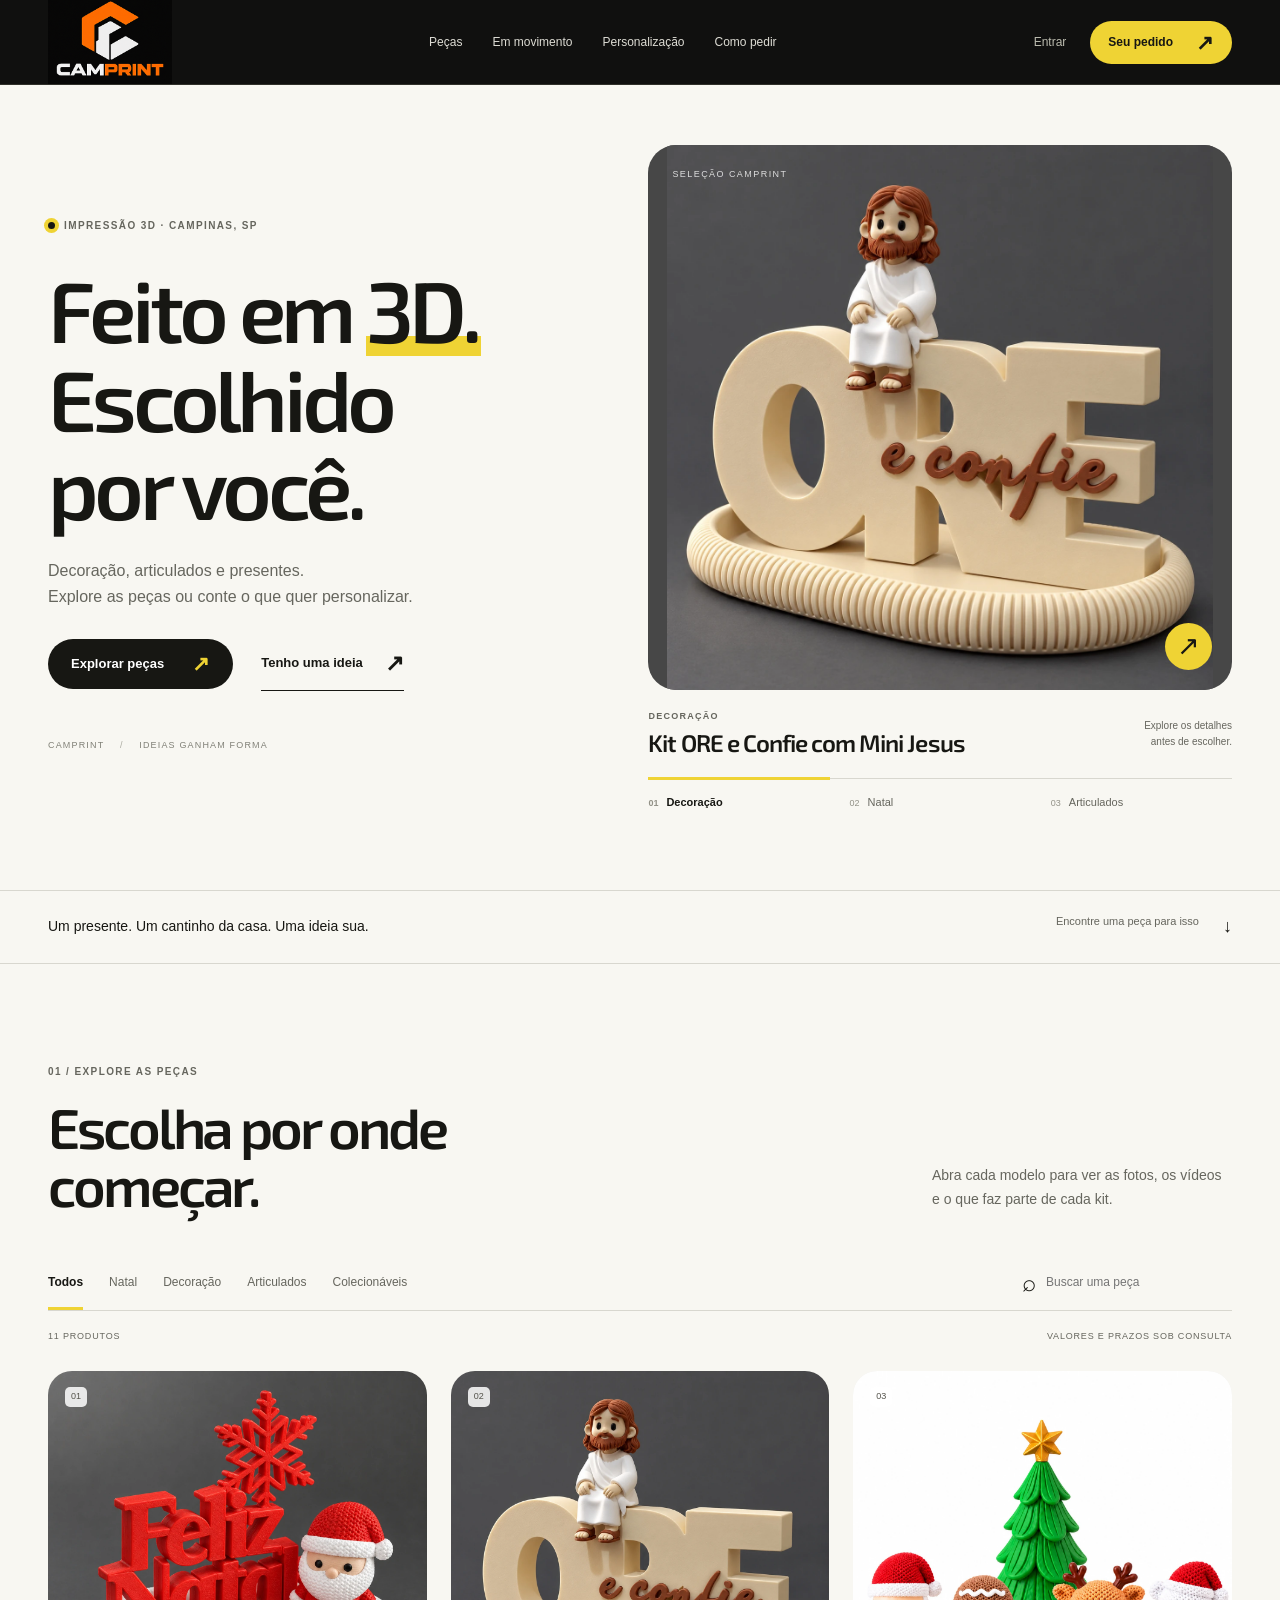
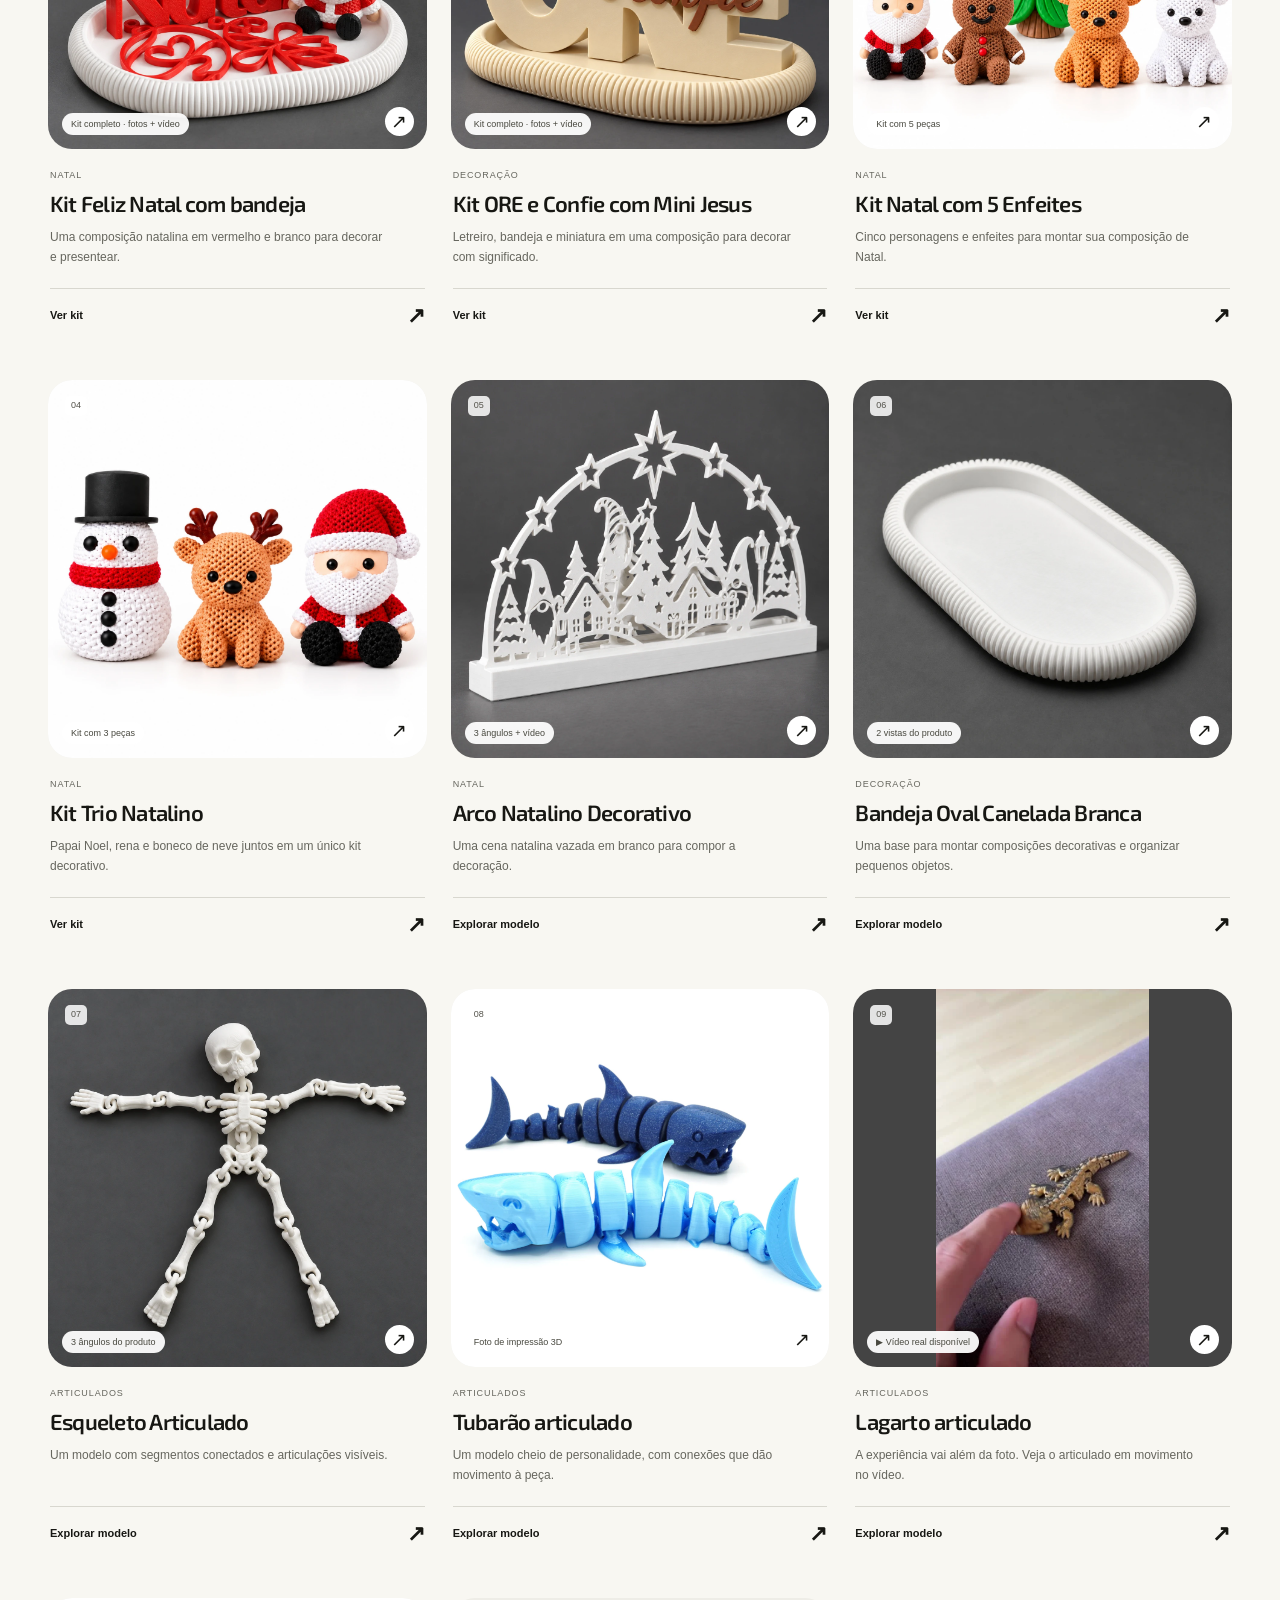
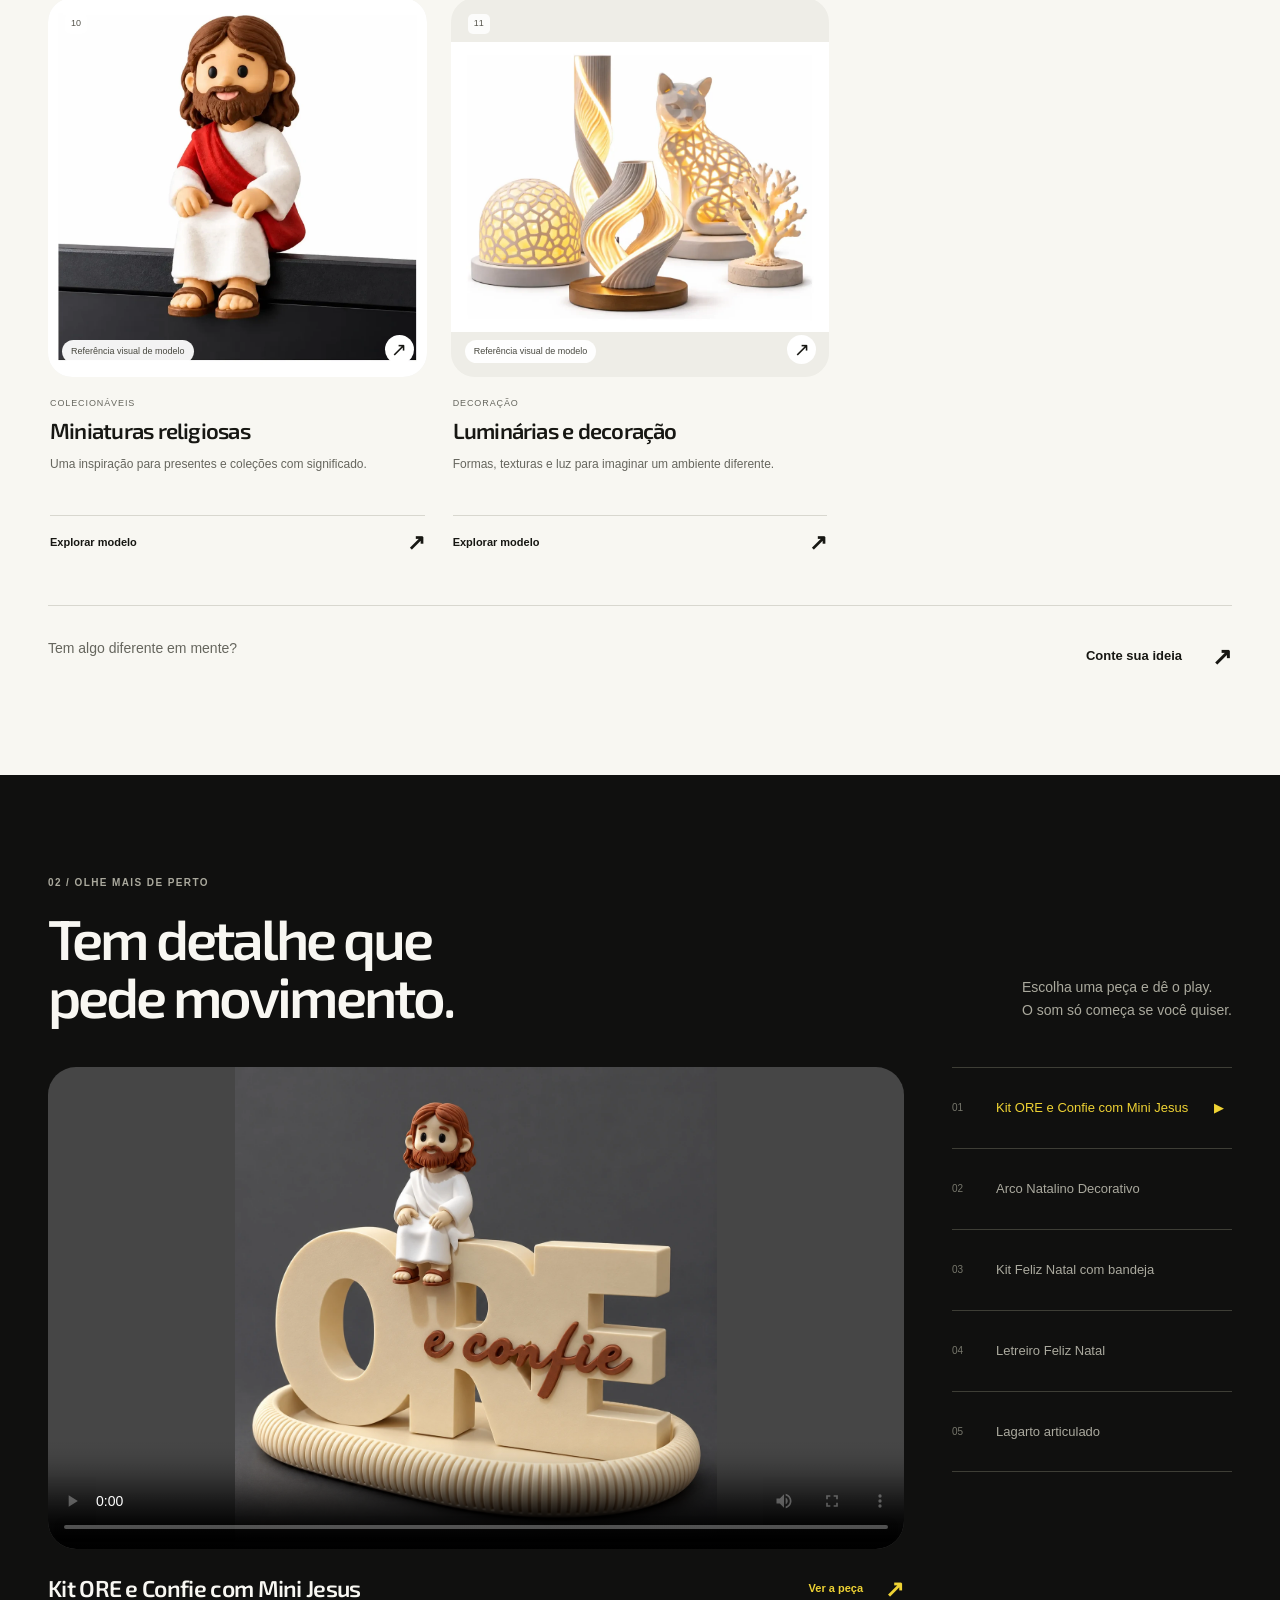
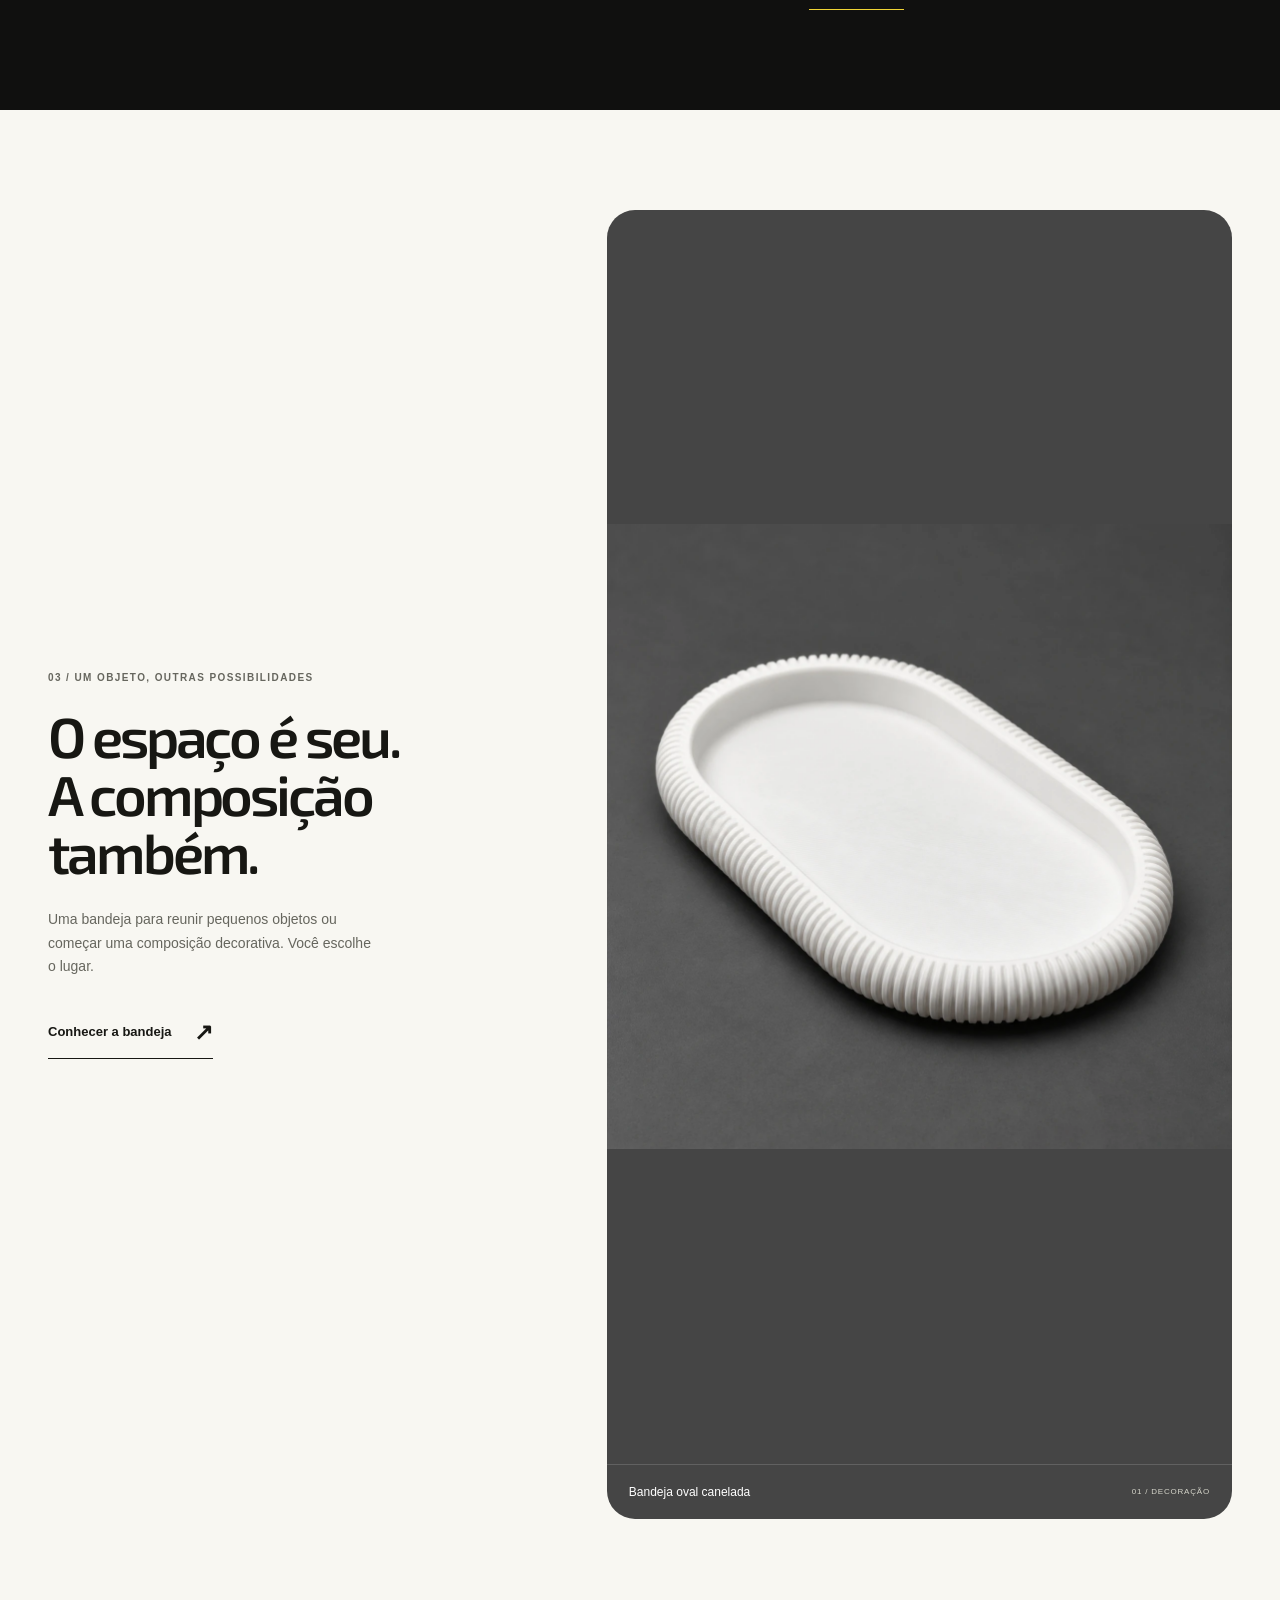
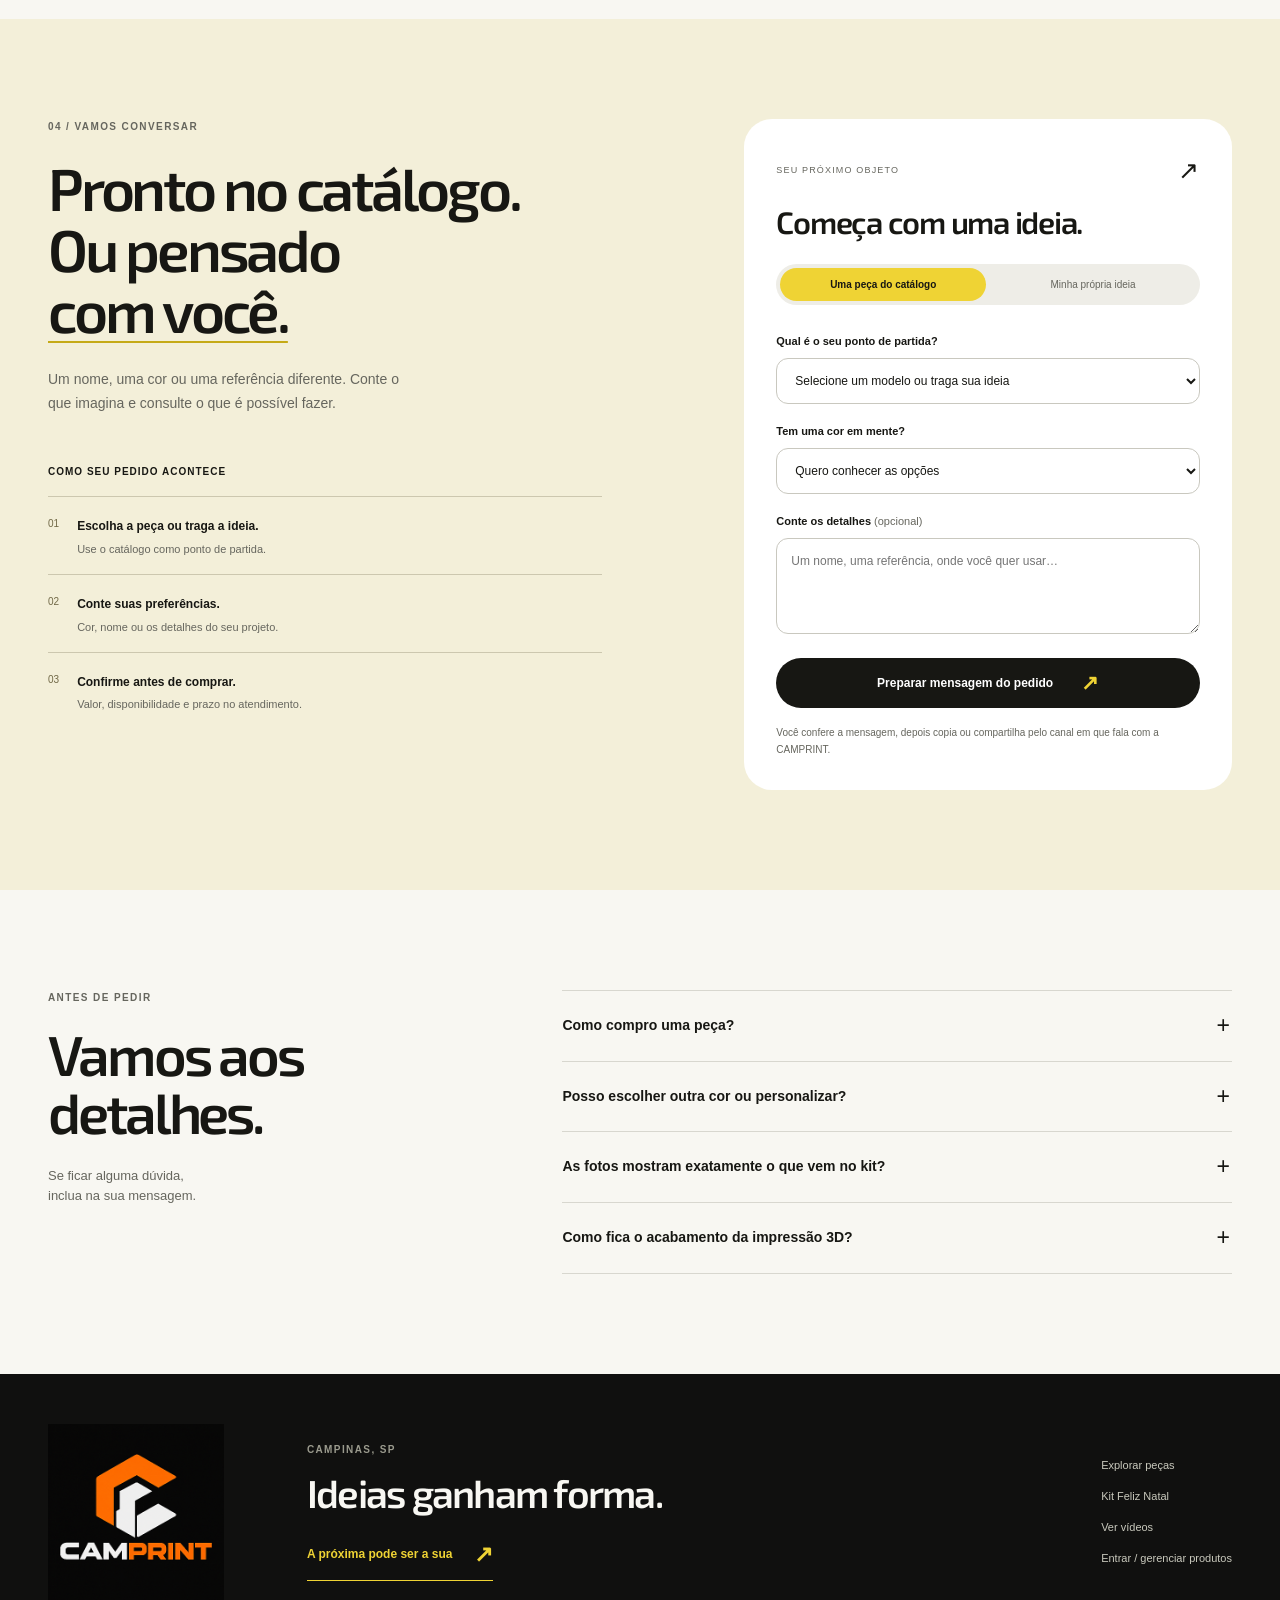
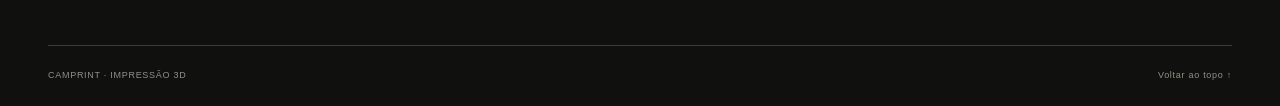
==== commit 171ad158: "Redesign CAMPRINT with original brand assets and interactive product experience" ====
--- a/public/index.html
+++ b/public/index.html
@@ -1,112 +1,51 @@
 <!doctype html>
 <html lang="pt-BR">
 <head>
-  <meta charset="UTF-8">
-  <meta name="viewport" content="width=device-width, initial-scale=1">
-  <meta name="theme-color" content="#ffffff">
-  <title>CAMPRINT | Ideias ganham forma em 3D</title>
-  <meta name="description" content="Descubra articulados, colecionáveis e decoração em impressão 3D. Veja fotos, um modelo em movimento e personalize sua ideia com a CAMPRINT, em Campinas.">
-  <meta property="og:title" content="CAMPRINT — Ideias ganham forma">
-  <meta property="og:description" content="Explore modelos em impressão 3D. Articulados, colecionáveis, decoração e projetos personalizados.">
-  <meta property="og:image" content="https://printflex-prototipo-jp.gustavodiassn.chatgpt.site/assets/kit-feliz-natal-principal.webp">
+  <meta charset="UTF-8"><meta name="viewport" content="width=device-width, initial-scale=1">
+  <meta name="theme-color" content="#11110f">
+  <title>CAMPRINT — Peças, presentes e ideias em 3D</title>
+  <meta name="description" content="Decoração, articulados e presentes em impressão 3D, em Campinas. Explore as peças da CAMPRINT, veja fotos e vídeos e prepare seu pedido ou personalização.">
+  <meta property="og:title" content="CAMPRINT — Feito em 3D. Escolhido por você.">
+  <meta property="og:description" content="Decoração, articulados e presentes. Explore as peças ou conte o que quer personalizar.">
+  <meta property="og:image" content="https://printflex-prototipo-jp.gustavodiassn.chatgpt.site/assets/kit-ore-confie-principal.webp">
   <meta property="og:type" content="website">
   <link rel="icon" type="image/svg+xml" href="camprint-mark.svg">
-  <link rel="preload" as="image" href="assets/kit-feliz-natal-principal.webp" fetchpriority="high">
-  <link rel="stylesheet" href="style.css">
-  <link rel="stylesheet" href="video-showcase.css">
-  <link rel="stylesheet" href="design-refresh.css">
+  <link rel="preload" as="font" href="assets/exo2-semibold.ttf" type="font/ttf" crossorigin>
+  <link rel="preload" as="image" href="assets/kit-ore-confie-principal.webp" fetchpriority="high">
+  <link rel="stylesheet" href="camprint.css?v=15">
 </head>
-<body>
+<body id="topo">
 <a class="skip-link" href="#conteudo">Ir para o conteúdo</a>
-<div class="announcement" id="topo"><span>Impressão 3D em Campinas, SP</span><span>Ideias ganham forma.</span></div>
-<header class="site-header">
-  <div class="container header-inner">
-    <a class="brand" href="#topo" aria-label="CAMPRINT — início"><img src="camprint-mark.svg" alt="" width="48" height="48"><span class="brand-type"><span class="brand-word">CAM<span>PRINT</span></span><small>IMPRESSÃO 3D</small></span></a>
-    <button class="menu-toggle" id="menuToggle" type="button" aria-expanded="false" aria-controls="siteNav">Menu <span aria-hidden="true">☰</span></button>
-    <nav id="siteNav" aria-label="Navegação principal"><a href="#modelos">Ver peças</a><a href="#videos">Vídeos</a><a href="kit-feliz-natal.html">Kit de Natal</a><a href="#como-funciona">Como pedir</a></nav>
-    <a class="button button-orange header-cta" href="#personalizar">Quero pedir <span aria-hidden="true">↗</span></a>
-  </div>
-</header>
+<header class="site-header"><div class="container header-inner">
+  <a class="brand" href="#topo" aria-label="CAMPRINT — início"><img src="assets/camprint-logo-original.png" alt="CAMPRINT" width="124" height="84"></a>
+  <nav id="siteNav" aria-label="Navegação principal"><a href="#modelos">Peças</a><a href="#videos">Em movimento</a><a href="#personalizar">Personalização</a><a href="#como-funciona">Como pedir</a></nav>
+  <div class="header-actions"><a class="header-admin" href="/admin">Entrar</a><a class="button button-yellow header-cta" href="#personalizar">Seu pedido <span aria-hidden="true">↗</span></a><button class="menu-toggle" id="menuToggle" type="button" aria-expanded="false" aria-controls="siteNav" aria-label="Abrir menu"><span></span><span></span></button></div>
+</div></header>
 <main id="conteudo">
-  <section class="hero">
-    <div class="container hero-grid">
-      <div class="hero-copy">
-        <div class="eyebrow light"><span class="signal-dot"></span> IMPRESSÃO 3D. POSSIBILIDADES REAIS.</div>
-        <h1>Detalhes que encantam.<br><em>Peças que surpreendem.</em></h1>
-        <p>Encontre presentes, decoração e peças articuladas em impressão 3D. Escolha seu favorito, veja os detalhes e converse com a CAMPRINT para fazer seu pedido.</p>
-        <div class="hero-actions"><a class="button button-orange" href="#modelos">Escolher minha peça <span aria-hidden="true">↗</span></a><a class="hero-secondary" href="#em-movimento"><span class="play-icon" aria-hidden="true">▶</span> Ver peça em movimento</a></div>
-        <div class="hero-footnote"><span class="footnote-line"></span><span>CAMPRINT · CRIATIVIDADE EM CADA CAMADA</span></div>
-      </div>
-      <div class="hero-product">
-        <div class="hero-product-top"><span>EM DESTAQUE / 01</span><span class="tiny-cube" aria-hidden="true">◇</span></div>
-        <img class="hero-photo" src="assets/kit-feliz-natal-principal.webp" alt="Kit Feliz Natal com bandeja branca, letreiro vermelho, Papai Noel e enfeites" width="1254" height="1254" fetchpriority="high">
-        <div class="hero-product-bottom"><div><small>EM DESTAQUE / NATAL</small><strong>Kit Feliz Natal</strong></div><a href="kit-feliz-natal.html" class="round-arrow" aria-label="Ver a página do Kit Feliz Natal">↗</a></div>
-        <span class="media-label">Kit completo · veja os 3 ângulos</span>
-      </div>
-    </div>
-    <div class="category-ribbon" aria-hidden="true"><span>ARTICULADOS</span><b>✳</b><span>COLECIONÁVEIS</span><b>✳</b><span>DECORAÇÃO</span><b>✳</b><span>PERSONALIZADOS</span><b>✳</b></div>
-  </section>
-
-  <section class="process-section section-space" aria-label="Por que escolher uma peça CAMPRINT"><div class="container"><div class="section-heading"><div><div class="eyebrow">FEITO PARA FAZER PARTE DO SEU MOMENTO</div><h2>Um detalhe muda<br>tudo.</h2></div><p>Uma lembrança para presentear, um toque especial na decoração ou uma peça para deixar à vista todos os dias.</p></div><div class="steps"><article class="step"><span class="step-no">01 /</span><h3>Presente com significado</h3><p>Escolha um modelo que combine com a pessoa e com a ocasião.</p></article><article class="step"><span class="step-no">02 /</span><h3>Detalhes para descobrir</h3><p>Veja de perto as formas, cores e texturas nas galerias dos produtos.</p></article><article class="step"><span class="step-no">03 /</span><h3>Do seu jeito</h3><p>Converse sobre cores e personalização disponíveis para o modelo escolhido.</p></article></div><a class="button button-orange" href="#modelos">Encontrar minha peça <span aria-hidden="true">↗</span></a></div></section>
-
-  <section class="catalog-section section-space" id="modelos">
-    <div class="container">
-      <div class="section-heading"><div><div class="eyebrow">A SUA PRÓXIMA DESCOBERTA</div><h2>Encontre uma peça<br>que é a sua cara.</h2></div><p>Para presentear, decorar ou colecionar: explore cada modelo, veja suas fotos e descubra o que faz parte de cada kit.</p></div>
-      <div class="catalog-toolbar"><div class="filter-row" role="group" aria-label="Filtrar modelos"><button class="filter-chip is-active" type="button" data-filter="todos" aria-pressed="true">Todos os modelos</button><button class="filter-chip" type="button" data-filter="natal" aria-pressed="false">Kits de Natal</button><button class="filter-chip" type="button" data-filter="articulados" aria-pressed="false">Articulados</button><button class="filter-chip" type="button" data-filter="colecionaveis" aria-pressed="false">Colecionáveis</button><button class="filter-chip" type="button" data-filter="decoracao" aria-pressed="false">Decoração</button></div><span id="productCount" class="product-count"></span></div>
-      <div id="productGrid" class="product-grid"></div><div id="filterStatus" class="sr-only" role="status" aria-live="polite"></div>
-      <a class="catalog-custom" href="#personalizar"><span class="custom-plus" aria-hidden="true">+</span><div><strong>Tem uma ideia diferente?</strong><span>Conte o que você imagina e consulte as possibilidades de personalização.</span></div><span class="catalog-custom-arrow" aria-hidden="true">↗</span></a>
-    </div>
-  </section>
-
-  <section class="product-videos section-space" id="videos">
-    <div class="container">
-      <div class="section-heading"><div><div class="eyebrow">VÍDEOS CAMPRINT</div><h2>Veja os detalhes em movimento.</h2></div><p>Assista a vídeos curtos de algumas peças e observe formas, recortes e composições de outros ângulos.</p></div>
-      <div class="product-video-grid">
-        <article class="product-video-card">
-          <div class="product-video-frame"><video controls playsinline preload="none" poster="assets/arco-natalino-esquerda.webp" width="640" height="360" aria-label="Vídeo do Arco Natalino Decorativo em movimento"><source src="assets/video-arco-natalino-camera.mp4" type="video/mp4">Seu navegador não reproduz este vídeo.</video></div>
-          <div class="product-video-copy"><span class="video-kicker">NATAL · DECORAÇÃO</span><h3>Arco Natalino Decorativo</h3><p>Veja os recortes e os elementos do arco em movimento.</p><button class="video-card-link" type="button" data-detail="arco-natalino">Explorar o produto <span aria-hidden="true">↗</span></button></div>
-        </article>
-        <article class="product-video-card">
-          <div class="product-video-frame"><video controls playsinline preload="none" poster="assets/kit-ore-confie-principal.webp" width="1280" height="720" aria-label="Vídeo do Kit ORE e Confie com Mini Jesus"><source src="assets/video-kit-ore-confie.mp4" type="video/mp4">Seu navegador não reproduz este vídeo.</video></div>
-          <div class="product-video-copy"><span class="video-kicker">DECORAÇÃO · COLECIONÁVEIS</span><h3>Kit ORE e Confie com Mini Jesus</h3><p>Confira a composição e os detalhes do conjunto.</p><button class="video-card-link" type="button" data-detail="kit-ore-confie">Explorar o produto <span aria-hidden="true">↗</span></button></div>
-        </article>
-        <article class="product-video-card">
-          <div class="product-video-frame"><video controls playsinline preload="none" poster="assets/video-letreiro-feliz-natal-poster.jpg" width="720" height="1280" aria-label="Vídeo de um letreiro Feliz Natal com floco de neve"><source src="assets/video-letreiro-feliz-natal.mp4" type="video/mp4">Seu navegador não reproduz este vídeo.</video></div>
-          <div class="product-video-copy"><span class="video-kicker">NATAL · LETREIRO</span><h3>Letreiro Feliz Natal</h3><p>Um modelo natalino com floco de neve e base vermelha. Consulte disponibilidade.</p><a class="video-card-link" href="index.html?produto=personalizado#personalizar">Consultar este modelo <span aria-hidden="true">↗</span></a></div>
-        </article>
-        <article class="product-video-card">
-          <div class="product-video-frame"><video controls playsinline preload="none" poster="assets/kit-feliz-natal-principal.webp" width="640" height="360" aria-label="Vídeo do Kit Feliz Natal com bandeja"><source src="assets/video-kit-feliz-natal.mp4" type="video/mp4">Seu navegador não reproduz este vídeo.</video></div>
-          <div class="product-video-copy"><span class="video-kicker">NATAL · KIT COMPLETO</span><h3>Kit Feliz Natal com bandeja</h3><p>Veja a composição natalina em movimento.</p><a class="video-card-link" href="kit-feliz-natal.html">Ver página do kit <span aria-hidden="true">↗</span></a></div>
-        </article>
-      </div>
-    </div>
-  </section>
-
-  <section class="motion-section section-space" id="em-movimento">
-    <div class="container motion-grid">
-      <div class="motion-media"><video controls playsinline preload="none" poster="assets/lagarto-real.webp" width="512" height="910" aria-label="Vídeo real de um lagarto articulado sendo movimentado"><source src="assets/lagarto-real.mp4" type="video/mp4">Seu navegador não reproduz este vídeo.</video><div class="video-label"><span class="signal-dot"></span> VÍDEO REAL · ARTICULAÇÃO EM MOVIMENTO</div></div>
-      <div class="motion-copy"><div class="eyebrow light">NÃO FICA SÓ NA FOTO</div><h2>O detalhe aparece.<br>O movimento<br><em>conquista.</em></h2><p>Veja uma peça articulada sendo movimentada de verdade. As conexões, as camadas e o acabamento fazem parte da experiência.</p><div class="detail-points"><div><span>01</span><p><strong>Veja antes de escolher</strong><small>O vídeo mostra como o modelo se movimenta.</small></p></div><div><span>02</span><p><strong>Observe de perto</strong><small>Camadas e articulações visíveis, sem esconder a peça.</small></p></div><div><span>03</span><p><strong>Peça com referência</strong><small>Leve o modelo que gostou para sua conversa com a CAMPRINT.</small></p></div></div><button class="button button-orange" type="button" data-detail="lagarto">Conhecer o lagarto articulado <span aria-hidden="true">↗</span></button></div>
-    </div>
-  </section>
-
-  <section class="editorial-section section-space">
-    <div class="container editorial-grid"><div class="editorial-photo"><img src="assets/colecao-religiosa-referencia.webp" alt="Referência visual de miniaturas religiosas de Jesus e Maria" width="1200" height="1179" loading="lazy"><span class="media-label">Referência visual de modelo</span></div><div class="editorial-copy"><div class="eyebrow">PARA PRESENTEAR COM PERSONALIDADE</div><h2>Tem coisa que<br>merece sair<br><em>do comum.</em></h2><p>Colecionáveis e peças decorativas podem transformar uma referência em um presente cheio de significado.</p><p class="editorial-note">As imagens de referência ajudam a explicar a ideia. Modelo, acabamento e viabilidade são confirmados na conversa antes da produção.</p><button class="text-link" type="button" data-detail="mini-jesus">Explorar miniaturas <span aria-hidden="true">↗</span></button></div></div>
-  </section>
-
-  <section class="custom-section section-space" id="personalizar">
-    <div class="container custom-grid"><div class="custom-copy"><div class="eyebrow">DO SEU JEITO, DESDE O COMEÇO</div><h2>Gostou de uma peça?<br><em>Vamos conversar.</em></h2><p>Escolha o modelo e prepare sua mensagem. Assim, você pode consultar disponibilidade, valor e prazo antes de decidir sua compra.</p><div class="custom-tags"><span>Modelo</span><span>Cor</span><span>Personalização</span></div></div>
-      <form id="requestForm" class="request-card"><div class="request-top"><span>VAMOS COMEÇAR</span><img src="camprint-mark.svg" alt="" width="38" height="38"></div><h3>Seu pedido começa aqui.</h3><label for="requestProduct">Qual modelo você gostou?</label><select id="requestProduct" name="product" required></select><label for="requestColor">Tem uma cor em mente?</label><select id="requestColor" name="color"><option value="Quero conhecer as opções">Quero conhecer as opções</option><option value="Laranja CAMPRINT">Laranja CAMPRINT</option><option value="Preto">Preto</option><option value="Branco">Branco</option><option value="Azul">Azul</option><option value="Outra cor">Outra cor</option></select><label for="requestNote">O que mais precisamos saber? <span>(opcional)</span></label><textarea id="requestNote" name="note" rows="3" maxlength="400" placeholder="Nome para personalizar, uma referência ou um detalhe da sua ideia..."></textarea><button class="button button-orange request-submit" type="submit">Preparar meu pedido <span aria-hidden="true">↗</span></button><div id="requestResult" class="request-result" hidden><p id="requestMessage"></p><div class="result-actions"><button id="copyRequest" class="button button-dark" type="button">Copiar mensagem</button><button id="shareRequest" class="button button-outline" type="button">Compartilhar</button></div><p id="requestStatus" class="request-status" role="status" aria-live="polite"></p></div><small class="form-note">Depois de preparar, copie ou compartilhe a mensagem pelo canal de atendimento da CAMPRINT. Cor, disponibilidade, valor e prazo são confirmados no atendimento.</small></form>
-    </div>
-  </section>
-
-  <section class="process-section section-space" id="como-funciona"><div class="container"><div class="section-heading"><div><div class="eyebrow">SEM COMPLICAR A SUA IDEIA</div><h2>Da inspiração<br>ao próximo passo.</h2></div><p>Um caminho claro para escolher o modelo e conversar sobre o pedido.</p></div><div class="steps"><article class="step"><span class="step-no">01 /</span><h3>Encontre sua peça</h3><p>Explore as imagens, abra os detalhes e veja o modelo em movimento quando houver vídeo.</p></article><article class="step"><span class="step-no">02 /</span><h3>Conte o seu jeito</h3><p>Escolha a referência e indique sua preferência de cor ou personalização.</p></article><article class="step"><span class="step-no">03 /</span><h3>Continue a conversa</h3><p>Copie ou compartilhe a mensagem pelo canal CAMPRINT e confirme os detalhes antes da compra.</p></article></div></div></section>
-
-  <section class="faq-section section-space"><div class="container faq-grid"><div><div class="eyebrow">DÚVIDAS FREQUENTES</div><h2>Detalhes que<br>fazem diferença.</h2></div><div class="faq-list"><details><summary>As imagens são de peças já impressas?</summary><p>Cada produto reúne suas imagens e, quando disponível, vídeo ou diferentes ângulos. Algumas miniaturas e luminárias são identificadas como referências visuais; confirme os detalhes da peça no atendimento.</p></details><details><summary>Posso mudar a cor ou personalizar?</summary><p>Informe sua preferência. As cores, os detalhes e a possibilidade de personalização dependem do modelo e são confirmados antes do pedido.</p></details><details><summary>Como confirmo preço e prazo?</summary><p>A confirmação é feita no canal de compra da CAMPRINT. Este site apresenta modelos e referências, sem calcular valores automaticamente.</p></details><details><summary>Como é o acabamento de uma impressão 3D?</summary><p>As peças são construídas em camadas. Linhas de camada e diferenças de textura podem aparecer conforme o modelo, material e processo. Use fotos, vídeos e referências para alinhar o acabamento desejado.</p></details></div></div></section>
-  <section class="closing-cta"><div class="container closing-inner"><div><div class="eyebrow light">CAMPRINT · CAMPINAS, SP</div><h2>Encontrou sua peça?<br><em>Vamos tirar sua ideia do papel.</em></h2></div><a class="button button-orange" href="#personalizar">Preparar meu pedido <span aria-hidden="true">↗</span></a></div></section>
+<section class="hero"><div class="container hero-grid">
+  <div class="hero-copy"><p class="eyebrow"><span class="status-dot" aria-hidden="true"></span> IMPRESSÃO 3D · CAMPINAS, SP</p><h1>Feito em <span class="yellow-mark">3D.</span><br>Escolhido<br>por você.</h1><p class="hero-description">Decoração, articulados e presentes.<br>Explore as peças ou conte o que quer personalizar.</p><div class="hero-actions"><a class="button button-dark" href="#modelos">Explorar peças <span aria-hidden="true">↗</span></a><a class="text-link" href="#personalizar">Tenho uma ideia <span aria-hidden="true">↗</span></a></div><p class="hero-stamp">CAMPRINT <span>/</span> IDEIAS GANHAM FORMA</p></div>
+  <div class="hero-showcase"><div class="showcase-image"><img id="heroImage" src="assets/kit-ore-confie-principal.webp" alt="Kit ORE e Confie com bandeja e Mini Jesus" width="1254" height="1254" fetchpriority="high"><span class="showcase-label">SELEÇÃO CAMPRINT</span><button id="heroDetail" class="showcase-open" type="button" data-detail="kit-ore-confie" aria-label="Ver detalhes da peça em destaque">↗</button></div><div class="showcase-caption"><div><span id="heroCategory" class="eyebrow">DECORAÇÃO</span><h2 id="heroTitle">Kit ORE e Confie</h2></div><span class="showcase-hint">Explore os detalhes<br>antes de escolher.</span></div><div id="heroTabs" class="hero-tabs" role="group" aria-label="Escolher destaque"></div><p id="heroStatus" class="sr-only" aria-live="polite"></p></div>
+</div></section>
+<div class="intro-strip"><div class="container"><p>Um presente. Um cantinho da casa. Uma ideia sua.</p><a href="#modelos">Encontre uma peça para isso <span aria-hidden="true">↓</span></a></div></div>
+<section class="catalog-section section-space" id="modelos"><div class="container">
+  <div class="section-heading"><div><p class="eyebrow">01 / EXPLORE AS PEÇAS</p><h2>Escolha por onde<br>começar.</h2></div><p>Abra cada modelo para ver as fotos, os vídeos e o que faz parte de cada kit.</p></div>
+  <div class="catalog-tools"><div class="filter-row" role="group" aria-label="Filtrar modelos"><button class="filter-chip is-active" type="button" data-filter="todos" aria-pressed="true">Todos</button><button class="filter-chip" type="button" data-filter="natal" aria-pressed="false">Natal</button><button class="filter-chip" type="button" data-filter="decoracao" aria-pressed="false">Decoração</button><button class="filter-chip" type="button" data-filter="articulados" aria-pressed="false">Articulados</button><button class="filter-chip" type="button" data-filter="colecionaveis" aria-pressed="false">Colecionáveis</button></div><label class="catalog-search"><span aria-hidden="true">⌕</span><span class="sr-only">Buscar peça</span><input id="catalogSearch" type="search" placeholder="Buscar uma peça" autocomplete="off"></label></div>
+  <div class="catalog-meta"><span id="productCount">Carregando peças…</span><span>VALORES E PRAZOS SOB CONSULTA</span></div><div id="productGrid" class="product-grid"></div><div id="filterStatus" class="sr-only" role="status" aria-live="polite"></div><div id="emptyCatalog" class="empty-catalog" hidden><h3>Nenhuma peça por aqui.</h3><p>Tente outro nome ou veja todos os modelos.</p><button id="resetCatalog" class="button button-dark" type="button">Ver todas as peças</button></div>
+  <a class="catalog-custom" href="#personalizar"><span>Tem algo diferente em mente?</span><strong>Conte sua ideia <span aria-hidden="true">↗</span></strong></a>
+  <noscript><p>Ative o JavaScript para explorar o catálogo e preparar sua mensagem. Você também pode conhecer o <a href="kit-feliz-natal.html">Kit Feliz Natal</a>.</p></noscript>
+</div></section>
+<section class="video-section section-space" id="videos"><div class="container">
+  <div class="section-heading"><div><p class="eyebrow">02 / OLHE MAIS DE PERTO</p><h2>Tem detalhe que<br>pede movimento.</h2></div><p>Escolha uma peça e dê o play.<br>O som só começa se você quiser.</p></div>
+  <div class="video-layout"><div class="video-main"><div class="video-stage"><video id="showcaseVideo" controls playsinline preload="none" poster="assets/kit-ore-confie-principal.webp" width="1280" height="720" aria-label="Vídeo do Kit ORE e Confie"><source src="assets/video-kit-ore-confie.mp4" type="video/mp4">Seu navegador não reproduz este vídeo.</video></div><div class="video-caption"><h3 id="videoTitle">Kit ORE e Confie</h3><button id="videoDetail" class="text-link" type="button" data-detail="kit-ore-confie">Ver a peça <span aria-hidden="true">↗</span></button></div></div><div id="videoList" class="video-list" role="group" aria-label="Selecionar vídeo"></div></div>
+</div></section>
+<section class="editorial-section section-space" data-feature-product="bandeja-branca"><div class="container editorial-grid"><div class="editorial-copy"><p class="eyebrow">03 / UM OBJETO, OUTRAS POSSIBILIDADES</p><h2>O espaço é seu.<br>A composição<br>também.</h2><p>Uma bandeja para reunir pequenos objetos ou começar uma composição decorativa. Você escolhe o lugar.</p><button class="text-link" type="button" data-detail="bandeja-branca">Conhecer a bandeja <span aria-hidden="true">↗</span></button></div><figure class="editorial-photo"><img src="assets/bandeja-branca-direita.webp" alt="Bandeja oval canelada branca, sem enfeites" width="1254" height="1254" loading="lazy"><figcaption>Bandeja oval canelada <span>01 / DECORAÇÃO</span></figcaption></figure></div></section>
+<section class="custom-section section-space" id="personalizar"><div class="container custom-grid"><div class="custom-copy"><p class="eyebrow">04 / VAMOS CONVERSAR</p><h2>Pronto no catálogo.<br>Ou pensado<br><span class="underlined">com você.</span></h2><p>Um nome, uma cor ou uma referência diferente. Conte o que imagina e consulte o que é possível fazer.</p><div class="how-to" id="como-funciona"><h3>Como seu pedido acontece</h3><ol><li><span>01</span><div><strong>Escolha a peça ou traga a ideia.</strong><p>Use o catálogo como ponto de partida.</p></div></li><li><span>02</span><div><strong>Conte suas preferências.</strong><p>Cor, nome ou os detalhes do seu projeto.</p></div></li><li><span>03</span><div><strong>Confirme antes de comprar.</strong><p>Valor, disponibilidade e prazo no atendimento.</p></div></li></ol></div></div>
+  <form id="requestForm" class="request-card"><div class="request-top"><span>SEU PRÓXIMO OBJETO</span><span aria-hidden="true">↗</span></div><h3>Começa com uma ideia.</h3><div class="request-mode" role="group" aria-label="Tipo de pedido"><button type="button" class="is-active" data-request-mode="catalogo" aria-pressed="true">Uma peça do catálogo</button><button type="button" data-request-mode="ideia" aria-pressed="false">Minha própria ideia</button></div><label for="requestProduct">Qual é o seu ponto de partida?</label><select id="requestProduct" name="product" required></select><label for="requestColor">Tem uma cor em mente?</label><select id="requestColor" name="color"><option value="Quero conhecer as opções">Quero conhecer as opções</option><option value="Laranja CAMPRINT">Laranja CAMPRINT</option><option value="Preto">Preto</option><option value="Branco">Branco</option><option value="Azul">Azul</option><option value="Amarelo">Amarelo</option><option value="Outra cor">Outra cor</option></select><label for="requestNote">Conte os detalhes <span>(opcional)</span></label><textarea id="requestNote" name="note" rows="3" maxlength="400" placeholder="Um nome, uma referência, onde você quer usar…"></textarea><button class="button button-dark request-submit" type="submit">Preparar mensagem do pedido <span aria-hidden="true">↗</span></button><p class="form-note">Você confere a mensagem, depois copia ou compartilha pelo canal em que fala com a CAMPRINT.</p><div id="requestResult" class="request-result" hidden><span class="eyebrow">SUA MENSAGEM ESTÁ PRONTA</span><p id="requestMessage"></p><div class="result-actions"><button id="copyRequest" class="button button-dark" type="button">Copiar mensagem</button><button id="shareRequest" class="button button-outline" type="button">Compartilhar</button></div><p id="requestStatus" class="request-status" role="status" aria-live="polite"></p></div></form>
+</div></section>
+<section class="faq-section section-space"><div class="container faq-grid"><div><p class="eyebrow">ANTES DE PEDIR</p><h2>Vamos aos<br>detalhes.</h2><p>Se ficar alguma dúvida,<br>inclua na sua mensagem.</p></div><div class="faq-list"><details><summary>Como compro uma peça?</summary><p>Abra o modelo que gostou e toque em “Quero esta peça”. Prepare a mensagem no formulário e copie ou compartilhe no canal de atendimento da CAMPRINT. O valor e o prazo são confirmados na conversa.</p></details><details><summary>Posso escolher outra cor ou personalizar?</summary><p>Conte sua preferência no pedido. As cores e as possibilidades de personalização dependem de cada modelo e são confirmadas antes da produção.</p></details><details><summary>As fotos mostram exatamente o que vem no kit?</summary><p>Abra os detalhes para conferir a composição. Fotos de diferentes ângulos ficam reunidas no mesmo produto. Modelos usados apenas como referência estão identificados no catálogo.</p></details><details><summary>Como fica o acabamento da impressão 3D?</summary><p>As peças são construídas em camadas, que podem ficar visíveis. Fotos e vídeos ajudam a observar a textura; confirme o acabamento e as variações no atendimento.</p></details></div></div></section>
 </main>
-<footer class="site-footer"><div class="container"><div class="footer-top"><a class="brand" href="#topo" aria-label="CAMPRINT — início"><img src="camprint-mark.svg" alt="" width="48" height="48"><span class="brand-type"><span class="brand-word">CAM<span>PRINT</span></span><small>IMPRESSÃO 3D</small></span></a><p>Criatividade em cada camada.<br>Ideias ganham forma.</p></div><div class="footer-bottom"><span>CAMPRINT · Campinas, SP · <a href="/admin">Área administrativa</a></span><a href="#topo">Voltar ao topo ↑</a></div></div></footer>
-<div class="mobile-bar"><a href="#modelos">Explorar modelos</a><a href="#personalizar">Quero pedir <span aria-hidden="true">↗</span></a></div>
+<footer class="site-footer"><div class="container"><div class="footer-main"><a href="#topo" class="footer-brand" aria-label="CAMPRINT — início"><img src="assets/camprint-logo-original.png" alt="CAMPRINT" width="176" height="176" loading="lazy"></a><div><p class="eyebrow">CAMPINAS, SP</p><h2>Ideias ganham forma.</h2><a class="text-link" href="#personalizar">A próxima pode ser a sua <span aria-hidden="true">↗</span></a></div><nav aria-label="Links do rodapé"><a href="#modelos">Explorar peças</a><a href="kit-feliz-natal.html">Kit Feliz Natal</a><a href="#videos">Ver vídeos</a><a href="/admin">Entrar / gerenciar produtos</a></nav></div><div class="footer-bottom"><span>CAMPRINT · IMPRESSÃO 3D</span><a href="#topo">Voltar ao topo ↑</a></div></div></footer>
+<div class="mobile-bar"><a href="#modelos">Explorar peças</a><a href="#personalizar">Seu pedido <span aria-hidden="true">↗</span></a></div>
 <dialog id="productDialog" class="product-dialog" aria-labelledby="detailTitle"><button id="closeDetail" class="dialog-close" type="button" aria-label="Fechar detalhes">✕</button><div id="detailBody"></div></dialog>
-<script src="app.js" defer></script>
-</body>
-</html>
+<script src="app.js?v=15" defer></script>
+</body></html>
--- a/public/camprint.css
+++ b/public/camprint.css
@@ -0,0 +1,17 @@
+@font-face{font-family:Exo;src:url('assets/exo2-semibold.ttf') format('truetype');font-style:normal;font-weight:600;font-display:swap}
+:root{--yellow:#efd334;--yellow-soft:#f3efd9;--ink:#171713;--black:#10100f;--paper:#f8f7f2;--mist:#eeede7;--line:#d8d7cf;--muted:#66665e;--white:#fff;--display:Exo,'Trebuchet MS',Arial,sans-serif;--orange:#efd334;--orange-deep:#655700;--font-display:var(--display)}
+*{box-sizing:border-box}html{scroll-behavior:smooth;scroll-padding-top:106px}body{margin:0;background:var(--paper);color:var(--ink);font:16px/1.55 Arial,Helvetica,sans-serif;-webkit-font-smoothing:antialiased}body.dialog-open{overflow:hidden}button,input,select,textarea{font:inherit}button{cursor:pointer}a{color:inherit}a,button,input,select,textarea{touch-action:manipulation;-webkit-tap-highlight-color:transparent}img,video{max-width:100%}img{display:block}h1,h2,h3,p,figure{margin:0}h1,h2,h3{font-family:var(--display);font-weight:600}h1,h2{line-height:1.03;letter-spacing:-.055em}h2{font-size:clamp(38px,4.4vw,64px)}a{text-decoration:none}button:focus-visible,a:focus-visible,input:focus-visible,select:focus-visible,textarea:focus-visible,summary:focus-visible{outline:3px solid var(--yellow);outline-offset:4px}button{color:inherit}.container{width:min(calc(100% - 96px),1320px);margin-inline:auto}.section-space{padding-block:100px}.eyebrow{font:600 10px/1.5 Arial,sans-serif;letter-spacing:.14em;text-transform:uppercase}.sr-only{position:absolute;width:1px;height:1px;padding:0;margin:-1px;overflow:hidden;clip:rect(0,0,0,0);white-space:nowrap;border:0}[hidden]{display:none!important}.skip-link{position:fixed;top:-100px;left:20px;z-index:100;padding:14px;background:var(--yellow);color:var(--ink)}.skip-link:focus{top:10px}.button{display:inline-flex;align-items:center;justify-content:center;gap:28px;min-height:50px;padding:13px 22px;border:1px solid transparent;border-radius:999px;font-size:13px;font-weight:600;line-height:1.4;transition:background .2s,color .2s}.button>span{font-size:21px;line-height:1}.button-dark{background:var(--ink);color:var(--white)}.button-dark>span{color:var(--yellow)}.button-dark:hover{background:#39392d}.button-yellow,.button-orange{background:var(--yellow);color:var(--ink)}.button-yellow:hover,.button-orange:hover{background:#dfc018}.button-outline{border-color:var(--ink);background:transparent;color:var(--ink)}.text-link{display:inline-flex;align-items:center;gap:22px;padding:10px 0;border:0;border-bottom:1px solid currentColor;background:transparent;font-size:13px;font-weight:600;line-height:1.4}.text-link>span{font-size:23px}.text-link:hover{opacity:.7}
+.site-header{position:sticky;top:0;z-index:30;background:var(--black);color:#f8f7f2;border-bottom:1px solid #30302a}.header-inner{display:flex;align-items:center;justify-content:space-between;gap:30px;min-height:84px}.brand{display:block;flex-shrink:0}.brand img{width:124px;height:84px;object-fit:cover}.site-header nav{display:flex;gap:30px}.site-header nav a{position:relative;font-size:12px;color:#dddcd4;padding:12px 0}.site-header nav a:hover{color:var(--yellow)}.header-actions{display:flex;align-items:center;gap:24px}.header-admin{font-size:12px;color:#bbbbae}.header-admin:hover{color:var(--yellow)}.header-cta{min-height:42px;font-size:12px;padding:10px 17px;gap:23px}.menu-toggle{display:none;border:0;background:transparent;width:40px;height:40px;padding:9px}.menu-toggle span{display:block;height:1px;background:white;margin:6px 0}.hero{padding-block:60px 64px;overflow:hidden}.hero-grid{display:grid;grid-template-columns:.94fr 1.06fr;gap:7%;align-items:center}.hero-copy{padding-block:15px}.hero .eyebrow{display:flex;align-items:center;gap:9px;margin-bottom:32px;color:var(--muted)}.status-dot{display:inline-block;width:7px;height:7px;border-radius:50%;background:var(--ink);box-shadow:0 0 0 4px var(--yellow)}h1{font-size:clamp(58px,6.7vw,96px)}.yellow-mark{position:relative;white-space:nowrap}.yellow-mark:after{content:'';position:absolute;z-index:-1;left:0;right:-4px;bottom:4px;height:.24em;background:var(--yellow)}.hero h1{isolation:isolate}.hero-description{margin-top:28px;font-size:16px;line-height:1.6;color:var(--muted)}.hero-actions{display:flex;align-items:center;flex-wrap:wrap;gap:28px;margin-top:28px}.hero-stamp{margin-top:48px;color:#808077;font-size:9px;letter-spacing:.13em}.hero-stamp>span{padding:0 12px;color:#aaa99f}.hero-showcase{min-width:0}.showcase-image{position:relative;border-radius:28px;overflow:hidden;background:#474747;aspect-ratio:1.07}.showcase-image>img{width:100%;height:100%;object-fit:contain;transition:opacity .18s}.showcase-label{position:absolute;left:24px;top:23px;color:#fff;font-size:9px;letter-spacing:.16em;opacity:.8}.showcase-open{position:absolute;right:20px;bottom:20px;display:grid;place-items:center;width:47px;height:47px;border:0;border-radius:50%;background:var(--yellow);font-size:27px}.showcase-open:hover{background:#fff}.showcase-caption{display:flex;align-items:center;justify-content:space-between;gap:20px;margin-top:20px}.showcase-caption .eyebrow{font-size:9px;margin-bottom:5px;color:var(--muted)}.showcase-caption h2{font-size:24px;letter-spacing:-.04em;line-height:1.2}.showcase-hint{font-size:10px;line-height:1.6;color:var(--muted);text-align:right}.hero-tabs{display:flex;gap:20px;border-top:1px solid var(--line);margin-top:20px}.hero-tab{position:relative;flex:1;padding:15px 0;border:0;background:transparent;text-align:left;color:var(--muted);font-size:11px}.hero-tab>span{font-size:9px;margin-right:8px;color:#929187}.hero-tab[aria-pressed=true]{color:var(--ink);font-weight:600}.hero-tab[aria-pressed=true]:before{content:'';position:absolute;top:-2px;left:0;right:0;height:3px;background:var(--yellow)}.intro-strip{border-block:1px solid var(--line)}.intro-strip>.container{display:flex;justify-content:space-between;gap:20px;align-items:center;padding-block:22px}.intro-strip p{font-size:14px}.intro-strip a{display:flex;gap:24px;font-size:11px;color:var(--muted)}.intro-strip a>span{color:var(--ink);font-size:18px}.section-heading{display:flex;align-items:flex-end;justify-content:space-between;gap:48px;margin-bottom:42px}.section-heading .eyebrow{margin-bottom:19px;color:var(--muted)}.section-heading>p{max-width:300px;color:var(--muted);font-size:14px;line-height:1.65;padding-bottom:3px}
+.catalog-section{background:var(--paper)}.catalog-tools{display:flex;align-items:center;justify-content:space-between;gap:24px;border-bottom:1px solid var(--line)}.filter-row{display:flex;gap:26px;min-width:0;overflow-x:auto;scrollbar-width:none}.filter-row::-webkit-scrollbar{display:none}.filter-chip{position:relative;white-space:nowrap;min-height:54px;padding:12px 0;border:0;background:transparent;color:var(--muted);font-size:12px}.filter-chip.is-active{font-weight:600;color:var(--ink)}.filter-chip.is-active:after{content:'';position:absolute;bottom:0;left:0;right:0;height:3px;background:var(--yellow)}.catalog-search{display:flex;align-items:center;gap:10px;flex:0 1 210px;padding:7px 0;font-size:24px}.catalog-search input{width:100%;min-width:0;padding:6px 0;border:0;outline:0;background:transparent;color:var(--ink);font-size:12px}.catalog-search:focus-within{outline:2px solid var(--ink);outline-offset:4px;border-radius:2px}.catalog-meta{display:flex;justify-content:space-between;gap:20px;padding:19px 0 27px;color:var(--muted);font-size:9px;letter-spacing:.09em}.product-grid{display:grid;grid-template-columns:repeat(3,minmax(0,1fr));gap:44px 24px}.product-card{min-width:0}.product-visual{position:relative;display:block;width:100%;padding:0;border:0;border-radius:24px;overflow:hidden;aspect-ratio:1;background:var(--mist)}.product-visual img{display:block;width:100%;height:100%;object-fit:contain;transition:transform .3s}.product-visual:hover img{transform:scale(1.025)}.product-visual.portrait-photo{background:#444}.product-index{position:absolute;top:16px;left:17px;padding:3px 6px;border-radius:5px;background:#ffffffd9;font-size:9px;color:#54534b}.product-badge{position:absolute;bottom:14px;left:14px;max-width:calc(100% - 60px);border-radius:999px;padding:5px 9px;background:#fffffff0;color:#48483f;font-size:9px;line-height:1.4}.image-expand{position:absolute;right:13px;bottom:13px;display:grid;place-items:center;width:29px;height:29px;border-radius:50%;background:#fff;color:var(--ink);font-size:19px}.product-visual:hover .image-expand{background:var(--yellow)}.product-info{padding:20px 2px 0}.product-category{margin-bottom:7px;color:var(--muted);font-size:9px;letter-spacing:.1em;text-transform:uppercase}.product-info h3{font-size:22px;letter-spacing:-.035em;line-height:1.2}.product-info>p{min-height:44px;margin-top:10px;max-width:340px;color:var(--muted);font-size:12px;line-height:1.7}.product-link{display:flex;align-items:center;justify-content:space-between;width:100%;margin-top:17px;padding:10px 0 3px;border:0;border-top:1px solid var(--line);background:transparent;font-size:11px;font-weight:600}.product-link>span{font-size:22px}.product-link:hover>span{color:#8d7600}.empty-catalog{padding:60px 0;text-align:center}.empty-catalog h3{font-size:25px}.empty-catalog p{margin:10px 0 20px;color:var(--muted)}.catalog-custom{display:flex;justify-content:space-between;gap:24px;padding-top:32px;margin-top:42px;border-top:1px solid var(--line);font-size:14px}.catalog-custom>span{color:var(--muted)}.catalog-custom strong{display:flex;align-items:center;gap:30px;font-size:13px}.catalog-custom strong>span{font-size:24px}
+.video-section{background:var(--black);color:#f8f7f2}.video-section .section-heading .eyebrow{color:#aaa99d}.video-section .section-heading>p{color:#aaa99d}.video-layout{display:grid;grid-template-columns:minmax(0,1fr) 280px;gap:48px;align-items:start}.video-stage{aspect-ratio:16/9;overflow:hidden;border-radius:28px;background:#464646}.video-stage video{display:block;width:100%;height:100%;object-fit:contain}.video-caption{display:flex;align-items:center;justify-content:space-between;gap:20px;padding-top:20px}.video-caption h3{font-size:23px;line-height:1.2;letter-spacing:-.03em}.video-caption .text-link{color:var(--yellow);white-space:nowrap;font-size:11px;padding:4px 0}.video-list{display:grid}.video-option{display:grid;grid-template-columns:32px 1fr 18px;align-items:center;gap:12px;width:100%;min-height:81px;padding:20px 0;border:0;border-top:1px solid #3e3e36;background:transparent;text-align:left;color:#aaa99e}.video-option:last-child{border-bottom:1px solid #3e3e36}.video-option>span:first-child{font-size:10px;color:#77776c}.video-option>span:nth-child(2){font-size:13px;line-height:1.4}.video-option>span:last-child{font-size:13px;opacity:0}.video-option[aria-pressed=true]{color:var(--yellow)}.video-option[aria-pressed=true]>span:last-child{opacity:1}.video-option:hover{color:#fff}.editorial-grid{display:grid;grid-template-columns:.8fr 1.2fr;gap:12%;align-items:center}.editorial-copy .eyebrow{margin-bottom:22px;color:var(--muted)}.editorial-copy>p:not(.eyebrow){max-width:330px;margin:27px 0;color:var(--muted);font-size:14px;line-height:1.7}.editorial-photo{overflow:hidden;border-radius:28px;background:#454545}.editorial-photo img{width:100%;aspect-ratio:1.15;object-fit:contain}.editorial-photo figcaption{display:flex;justify-content:space-between;align-items:center;gap:10px;padding:18px 22px;color:#fff;border-top:1px solid #ffffff26;font-size:12px}.editorial-photo figcaption span{font-size:8px;letter-spacing:.1em;color:#d5d5ca}
+.custom-section{background:var(--yellow-soft)}.custom-grid{display:grid;grid-template-columns:1fr .88fr;gap:12%;align-items:start}.custom-copy>.eyebrow{margin-bottom:24px;color:var(--muted)}.custom-copy h2{font-size:clamp(40px,4.6vw,64px)}.underlined{text-decoration:underline;text-decoration-color:#c5aa17;text-underline-offset:8px;text-decoration-thickness:2px}.custom-copy>p:not(.eyebrow){max-width:370px;margin-top:28px;color:var(--muted);font-size:14px;line-height:1.7}.how-to{margin-top:50px;scroll-margin-top:110px}.how-to h3{font:600 10px Arial,sans-serif;letter-spacing:.1em;text-transform:uppercase}.how-to ol{padding:0;margin:19px 0 0;list-style:none}.how-to li{display:flex;gap:18px;padding:16px 0;border-top:1px solid #ccc7af}.how-to li>span{font-size:10px;color:#716947;padding-top:3px}.how-to strong{font-size:12px;font-weight:600}.how-to li p{margin-top:3px;color:var(--muted);font-size:11px}.request-card{padding:32px;border-radius:28px;background:#fff}.request-top{display:flex;align-items:center;justify-content:space-between;color:var(--muted);font-size:9px;letter-spacing:.13em}.request-top>span:last-child{color:var(--ink);font-size:25px}.request-card h3{font-size:31px;letter-spacing:-.04em;line-height:1.15;margin:14px 0 24px}.request-mode{display:flex;gap:4px;padding:4px;background:var(--mist);border-radius:999px;margin-bottom:28px}.request-mode button{flex:1;padding:9px 6px;border:0;border-radius:999px;background:transparent;font-size:10px;line-height:1.5;color:var(--muted)}.request-mode button.is-active{background:var(--yellow);color:var(--ink);font-weight:600}.request-card label{display:block;font-size:11px;font-weight:600;margin:19px 0 8px}.request-card label>span{color:var(--muted);font-weight:400}.request-card select,.request-card textarea{display:block;width:100%;padding:13px 14px;border:1px solid #c9c8bf;border-radius:12px;background:#fff;color:var(--ink);font-size:12px;line-height:1.5}.request-card select{min-height:46px;padding-right:25px}.request-card textarea{resize:vertical;min-height:96px}.request-submit{width:100%;margin-top:24px;font-size:12px}.form-note{margin-top:16px;color:var(--muted);font-size:10px;line-height:1.7}.request-result{margin-top:22px;padding:19px;border-radius:16px;background:var(--paper);border:1px solid var(--line)}.request-result>.eyebrow{font-size:8px}.request-result>p{white-space:pre-wrap;font-size:12px;line-height:1.7;margin-top:13px}.result-actions{display:flex;flex-wrap:wrap;gap:8px;margin-top:20px}.result-actions .button{min-height:40px;padding:10px 14px;font-size:10px}.request-status{color:#555c2a;font-size:10px!important}
+.faq-grid{display:grid;grid-template-columns:.7fr 1.3fr;gap:13%}.faq-grid .eyebrow{color:var(--muted);margin-bottom:20px}.faq-grid>div:first-child>p:last-child{margin-top:25px;color:var(--muted);font-size:13px}.faq-list details{border-top:1px solid var(--line)}.faq-list details:last-child{border-bottom:1px solid var(--line)}.faq-list summary{position:relative;list-style:none;padding:24px 28px 24px 0;font-size:14px;font-weight:600;cursor:pointer}.faq-list summary::-webkit-details-marker{display:none}.faq-list summary:after{content:'+';position:absolute;right:2px;font-weight:400;font-size:23px;top:17px}.faq-list details[open] summary:after{content:'−'}.faq-list details p{padding:0 25px 23px 0;color:var(--muted);font-size:13px;line-height:1.75}.site-footer{padding:50px 0 0;background:var(--black);color:#f8f7f2}.footer-main{display:grid;grid-template-columns:176px 1fr auto;gap:7%;align-items:center;padding-bottom:45px}.footer-brand img{width:176px;height:176px}.footer-main .eyebrow{color:#9b9b8e;margin-bottom:16px}.footer-main h2{font-size:39px;letter-spacing:-.045em}.footer-main .text-link{color:var(--yellow);margin-top:15px;font-size:12px}.footer-main nav{display:flex;flex-direction:column;align-items:flex-start;gap:14px;font-size:11px;color:#c9c9bd}.footer-main nav a:hover{color:var(--yellow)}.footer-bottom{display:flex;justify-content:space-between;gap:20px;border-top:1px solid #3b3b33;padding:23px 0;color:#929286;font-size:9px;letter-spacing:.08em}.mobile-bar{display:none}
+.product-dialog{position:fixed;width:min(1120px,calc(100% - 40px));max-height:92dvh;border:0;border-radius:28px;padding:0;background:var(--paper);color:var(--ink);overflow:auto;box-shadow:0 20px 70px #0003}.product-dialog::backdrop{background:#10100fbb}.dialog-close{position:sticky;float:right;top:14px;right:14px;z-index:2;display:grid;place-items:center;width:38px;height:38px;border:0;border-radius:50%;margin:14px 14px -52px 0;background:#fff;color:var(--ink);font-size:15px}#detailBody{display:grid;grid-template-columns:1.1fr 1fr;min-height:560px}.detail-gallery{min-width:0;padding:35px 24px;background:var(--mist);display:flex;flex-direction:column;justify-content:center}.detail-stage{display:grid;place-items:center;aspect-ratio:1;border-radius:20px;overflow:hidden;background:white}.detail-stage>img,.detail-stage>video{display:block;width:100%;height:100%;max-height:510px;object-fit:contain}.detail-stage:has(video){background:#151515}.gallery-controls{display:flex;align-items:center;justify-content:space-between;gap:12px;margin-top:14px}.gallery-controls button{width:40px;height:36px;border:1px solid #c8c7bd;border-radius:999px;background:transparent;font-size:19px}.gallery-controls span{font-size:11px;color:var(--muted)}.gallery-caption{min-height:35px;margin-top:12px;color:var(--muted);font-size:10px;line-height:1.6}.media-thumbs{display:flex;gap:9px;overflow-x:auto;padding:4px 3px 8px;scrollbar-width:thin}.media-thumb{position:relative;flex:0 0 50px;width:50px;height:50px;border:2px solid transparent;border-radius:10px;background:#fff;padding:2px;overflow:hidden}.media-thumb[aria-pressed=true]{border-color:#8b7600}.media-thumb img{width:100%;height:100%;object-fit:cover}.media-thumb span{position:absolute;inset:0;display:grid;place-items:center;color:#fff;background:#0005;font-size:12px}.detail-copy{display:flex;flex-direction:column;justify-content:center;padding:55px 34px 35px}.detail-copy>.eyebrow{color:var(--muted)}.detail-copy h2{font-size:39px;letter-spacing:-.04em;line-height:1.08;margin:15px 0 19px}.detail-source{align-self:flex-start;padding:5px 9px;border:1px solid var(--line);border-radius:6px;font-size:9px;color:var(--muted)}.detail-copy>p{font-size:13px;line-height:1.8;color:var(--muted);margin-top:21px}.detail-copy ul{padding-left:17px;font-size:12px;line-height:1.7;color:var(--muted);margin:18px 0 26px}.detail-copy li{padding:3px 0}.detail-copy li::marker{color:#8d7600}.detail-copy>small{margin-top:13px;color:var(--muted);font-size:10px;line-height:1.6}.detail-request{font-size:11px;gap:14px}.dialog-close:hover{background:var(--yellow)}
+/* Product story page uses the same brand surfaces and controls. */
+.product-page-hero{padding:55px 0 75px}.product-breadcrumb{display:inline-block;margin-bottom:28px;font-size:11px;color:var(--muted)}.product-story-grid{display:grid;grid-template-columns:1.1fr .9fr;gap:8%;align-items:center}.product-story-photo{border-radius:28px;overflow:hidden;background:#464646}.product-story-photo img{width:100%;aspect-ratio:1;object-fit:contain}.product-story-copy .eyebrow{color:var(--muted);margin-bottom:20px}.product-story-copy h1{font-size:clamp(46px,5.2vw,72px)}.product-story-copy>p:not(.eyebrow){color:var(--muted);font-size:15px;line-height:1.75;margin:23px 0}.product-story-copy .button{margin:5px 0 17px}.product-story-copy small{display:block;color:var(--muted);font-size:10px}.product-nav{display:flex;gap:30px;justify-content:center;flex-wrap:wrap;border-block:1px solid var(--line);padding:21px 18px;font-size:11px}.product-video-section{background:var(--black);color:#fff}.product-video-grid{display:grid;grid-template-columns:.7fr 1.3fr;align-items:center;gap:10%}.product-video-grid .eyebrow{color:#aaa99d;margin-bottom:25px}.product-video-grid p:not(.eyebrow){font-size:14px;color:#aaa99d;margin-top:25px}.product-video-grid video{width:100%;aspect-ratio:16/9;object-fit:contain;display:block;border-radius:28px;background:#454545}.kit-includes{display:grid;grid-template-columns:.8fr 1.2fr;gap:13%;align-items:start}.kit-includes .eyebrow{color:var(--muted);margin-bottom:20px}.kit-includes ul{list-style:none;margin:0;padding:0}.kit-includes li{display:grid;grid-template-columns:32px 1fr;gap:18px;padding:25px 0;border-top:1px solid var(--line)}.kit-includes li>span{font-size:10px;padding-top:4px;color:var(--muted)}.kit-includes h3{font-size:24px;letter-spacing:-.03em}.kit-includes li p{font-size:13px;line-height:1.6;color:var(--muted);margin-top:7px}.kit-gallery{background:var(--mist)}.kit-gallery-grid{display:grid;grid-template-columns:repeat(3,1fr);gap:20px}.kit-gallery-grid figure{overflow:hidden;border-radius:28px;background:#454545;color:#fff}.kit-gallery-grid img{aspect-ratio:1;width:100%;object-fit:contain}.kit-gallery-grid figcaption{padding:17px 20px;font-size:10px;border-top:1px solid #ffffff22}.kit-order{background:var(--yellow-soft)}.kit-order-inner{display:flex;align-items:center;justify-content:space-between;gap:40px}.kit-order-inner .eyebrow{color:var(--muted);margin-bottom:20px}.kit-order-inner h2{max-width:650px;font-size:52px}.kit-order-inner p:not(.eyebrow){color:var(--muted);margin-top:22px;font-size:14px}.kit-order-inner .button{flex-shrink:0}
+::selection{background:var(--yellow);color:var(--ink)}
+@media(min-width:1600px){.hero{padding-block:80px}.showcase-image{aspect-ratio:1.05}}
+@media(max-width:1100px){.container{width:calc(100% - 64px)}.site-header nav{gap:20px}.header-actions{gap:17px}.hero-grid{gap:5%;grid-template-columns:1fr 1fr}h1{font-size:clamp(56px,6.5vw,80px)}.hero .eyebrow{font-size:9px}.hero-description{font-size:14px}.hero-actions{gap:20px}.hero-stamp{font-size:8px}.showcase-caption h2{font-size:20px}.showcase-hint{display:none}.hero-tab{font-size:10px}.product-info h3{font-size:20px}.video-layout{grid-template-columns:minmax(0,1fr) 235px;gap:30px}.video-option{min-height:70px}.editorial-grid{gap:7%;grid-template-columns:.9fr 1.1fr}.custom-grid{gap:7%}.request-card{padding:26px}.request-card h3{font-size:27px}.catalog-tools{gap:20px}.filter-row{gap:20px}.catalog-search{flex-basis:170px}.footer-main{gap:5%;grid-template-columns:150px 1fr auto}.footer-brand img{width:150px;height:150px}.footer-main h2{font-size:33px}.product-story-grid{gap:6%}.product-story-copy h1{font-size:54px}}
+@media(max-width:820px){html{scroll-padding-top:90px}.header-inner{min-height:74px}.brand img{width:108px;height:74px}.menu-toggle{display:block}.header-admin{display:none}.site-header #siteNav{position:absolute;top:74px;left:0;right:0;display:none;flex-direction:column;gap:0;padding:12px 32px 22px;background:var(--black);border-top:1px solid #333}.site-header #siteNav.is-open{display:flex}.site-header #siteNav a{padding:14px 0;border-bottom:1px solid #333;font-size:14px}.menu-toggle[aria-expanded=true] span:first-child{transform:translateY(3.5px) rotate(45deg)}.menu-toggle[aria-expanded=true] span:last-child{transform:translateY(-3.5px) rotate(-45deg)}.section-space{padding-block:76px}.hero-grid{align-items:center}.hero{padding-top:44px}h1{font-size:59px}.hero .eyebrow{font-size:8px;letter-spacing:.09em;margin-bottom:24px}.hero-actions{align-items:flex-start;gap:18px;flex-direction:column}.hero-actions .text-link{font-size:11px;padding:7px 0}.hero-stamp{margin-top:25px;font-size:7px}.showcase-image{aspect-ratio:.85}.showcase-open{width:40px;height:40px;font-size:23px;right:15px;bottom:15px}.showcase-label{top:17px;left:17px;font-size:8px}.hero-tabs{gap:13px}.hero-tab{font-size:9px}.hero-tab>span{display:block;margin:0 0 5px}.product-grid{grid-template-columns:repeat(2,minmax(0,1fr));gap:35px 20px}.section-heading>p{max-width:245px;font-size:12px}.filter-row{gap:18px}.filter-chip{font-size:11px}.catalog-tools{display:block}.catalog-search{margin:5px 0 8px;border-bottom:1px solid var(--line);max-width:100%;width:100%}.catalog-search input{padding-block:6px}.catalog-tools{border-bottom:0}.filter-row{border-bottom:1px solid var(--line)}.video-layout{grid-template-columns:1fr;gap:28px}.video-list{grid-template-columns:repeat(2,minmax(0,1fr));gap:0 25px}.video-option:last-child{border-bottom:0}.video-option{min-height:65px}.video-caption h3{font-size:21px}.editorial-grid{gap:7%}.editorial-copy h2{font-size:42px}.editorial-copy>.eyebrow{font-size:9px}.custom-grid{grid-template-columns:1fr 1fr;gap:6%}.custom-copy h2{font-size:42px}.custom-copy>p:not(.eyebrow){font-size:13px}.request-card{padding:24px 20px}.request-mode button{font-size:9px}.faq-grid{gap:7%;grid-template-columns:.8fr 1.2fr}.faq-list summary{font-size:12px}.footer-main{grid-template-columns:130px 1fr;gap:5%}.footer-brand img{width:130px;height:130px}.footer-main nav{grid-column:1/-1;flex-direction:row;flex-wrap:wrap;gap:18px 26px;margin-top:10px}.product-story-grid{grid-template-columns:1fr 1fr;gap:5%}.product-story-copy h1{font-size:45px}.product-story-copy>p:not(.eyebrow){font-size:13px}.product-story-copy .button{font-size:11px;padding:12px 15px;gap:14px}.product-video-grid{grid-template-columns:1fr;gap:35px}.kit-includes{gap:8%}.kit-order-inner{align-items:flex-start;flex-direction:column}.kit-order-inner h2{font-size:44px}.product-header-nav{display:none!important}}
+@media(max-width:600px){.container{width:calc(100% - 36px)}.header-inner{min-height:70px;gap:15px}.brand img{width:102px;height:70px}.site-header #siteNav{top:70px;padding-inline:18px}.header-actions{gap:13px}.header-cta{min-height:36px;padding:9px 14px;font-size:11px;gap:17px}.header-cta span{font-size:18px}.menu-toggle{width:31px;padding:5px}.hero{padding:34px 0 36px}.hero-grid{grid-template-columns:1fr;gap:34px}.hero-copy{padding:0}.hero h1{font-size:clamp(53px,13vw,76px);line-height:1.02}.hero .eyebrow{font-size:8px;margin-bottom:23px}.hero-description{margin-top:21px;font-size:14px;line-height:1.65}.hero-actions{flex-direction:row;align-items:center;margin-top:23px;gap:23px}.hero-actions .button{font-size:11px;min-height:45px;padding:12px 18px;gap:23px}.hero-actions .text-link{font-size:10px;gap:17px}.hero-stamp{display:none}.showcase-image{aspect-ratio:1.15;border-radius:24px}.showcase-image>img{object-fit:contain}.showcase-caption{margin-top:16px}.showcase-caption h2{font-size:22px}.showcase-caption .eyebrow{font-size:8px;margin-bottom:4px}.hero-tabs{margin-top:17px}.hero-tab{font-size:11px;padding-block:13px}.hero-tab>span{display:inline;font-size:8px;margin-right:6px}.intro-strip>.container{display:block;padding-block:20px}.intro-strip p{font-size:12px}.intro-strip a{margin-top:8px;font-size:10px;gap:17px}.intro-strip a>span{font-size:14px}.section-space{padding-block:62px}.section-heading{display:block;margin-bottom:27px}.section-heading h2{font-size:42px}.section-heading .eyebrow{font-size:9px;margin-bottom:18px}.section-heading>p{max-width:320px;margin-top:18px;font-size:13px}.catalog-tools{display:block}.filter-row{gap:22px;margin-right:-18px;padding-right:18px}.filter-chip{font-size:11px;min-height:48px}.catalog-search{margin-block:9px 0}.catalog-search input{font-size:12px}.catalog-meta{padding:16px 0 23px;font-size:8px;letter-spacing:.05em}.catalog-meta>span:last-child{font-size:7px}.product-grid{gap:29px 12px}.product-visual{border-radius:17px;aspect-ratio:.94}.product-index{left:9px;top:9px;font-size:7px;padding:2px 4px}.product-badge{left:8px;bottom:9px;font-size:7px;max-width:calc(100% - 16px);padding:4px 6px}.image-expand{top:8px;right:8px;bottom:auto;width:23px;height:23px;font-size:15px}.product-info{padding-top:14px}.product-category{font-size:7px;letter-spacing:.08em;margin-bottom:6px}.product-info h3{font-size:17px;line-height:1.2}.product-info>p{font-size:10px;line-height:1.65;min-height:50px;margin-top:8px}.product-link{margin-top:12px;padding-top:8px;font-size:9px}.product-link>span{font-size:20px}.catalog-custom{margin-top:32px;padding-top:23px;flex-direction:column;gap:10px;font-size:12px}.catalog-custom strong{font-size:12px;justify-content:space-between}.video-stage{border-radius:20px}.video-caption{padding-top:17px;gap:15px;align-items:start}.video-caption h3{font-size:20px}.video-caption .text-link{font-size:10px;gap:10px}.video-caption .text-link>span{font-size:19px}.video-list{display:block}.video-option{min-height:60px;padding:16px 0;grid-template-columns:26px 1fr 18px}.video-option>span:nth-child(2){font-size:12px}.editorial-grid{grid-template-columns:1fr;gap:31px}.editorial-copy h2{font-size:45px}.editorial-copy>p:not(.eyebrow){max-width:330px;font-size:14px;margin-block:22px}.editorial-photo{border-radius:24px}.editorial-photo img{aspect-ratio:1.1}.editorial-photo figcaption{padding:16px;font-size:11px}.custom-grid{grid-template-columns:1fr;gap:34px}.custom-copy h2{font-size:47px}.custom-copy>p:not(.eyebrow){font-size:14px;max-width:340px;margin-top:25px}.how-to{margin-top:34px}.how-to li{padding-block:14px}.how-to strong{font-size:12px}.how-to li p{font-size:11px}.request-card{padding:25px 20px;border-radius:24px}.request-card h3{font-size:30px}.request-mode button{font-size:10px;padding:10px 7px}.request-card label{font-size:12px}.request-card select,.request-card textarea{font-size:13px;min-height:48px}.request-submit{font-size:11px;padding-inline:14px;gap:15px}.form-note{font-size:10px}.faq-grid{grid-template-columns:1fr;gap:30px}.faq-grid h2{font-size:42px}.faq-grid>div:first-child>p:last-child{margin-top:16px;font-size:13px}.faq-list summary{font-size:13px;padding-block:21px}.faq-list details p{font-size:12px}.site-footer{padding-top:28px;padding-bottom:74px}.footer-main{display:block;padding-bottom:32px}.footer-brand{display:block;width:142px;margin-left:-8px}.footer-brand img{width:142px;height:142px}.footer-main h2{font-size:34px}.footer-main .eyebrow{font-size:9px;margin-top:13px;margin-bottom:15px}.footer-main .text-link{font-size:11px}.footer-main nav{margin-top:32px;display:grid;grid-template-columns:1fr 1fr;font-size:10px;gap:17px}.footer-bottom{font-size:8px;padding-block:21px;letter-spacing:.03em}.mobile-bar{position:fixed;bottom:0;left:0;right:0;z-index:25;display:grid;grid-template-columns:1fr 1fr;gap:8px;padding:9px 12px calc(9px + env(safe-area-inset-bottom));background:var(--paper);border-top:1px solid var(--line)}.mobile-bar>a{display:flex;align-items:center;justify-content:center;gap:25px;padding:10px 12px;min-height:43px;border:1px solid var(--ink);border-radius:999px;font-size:11px}.mobile-bar>a:last-child{background:var(--yellow);border-color:var(--yellow);font-weight:600}.mobile-bar>a>span{font-size:20px}.product-dialog{width:calc(100% - 18px);max-height:94dvh;border-radius:24px}#detailBody{grid-template-columns:1fr;min-height:0}.detail-gallery{padding:18px 15px}.detail-stage{aspect-ratio:1.08;max-height:360px}.detail-stage>img,.detail-stage>video{max-height:360px}.detail-copy{padding:27px 22px}.detail-copy h2{font-size:32px;margin-block:13px 17px}.detail-copy>p{font-size:12px}.detail-copy ul{font-size:11px}.detail-request{font-size:11px}.gallery-caption{min-height:0;margin-block:10px 8px}.media-thumbs{padding-bottom:4px}.media-thumb{width:45px;height:45px;flex-basis:45px}.product-page-hero{padding:27px 0 50px}.product-breadcrumb{font-size:10px;margin-bottom:23px}.product-story-grid{grid-template-columns:1fr;gap:30px}.product-story-photo{border-radius:24px}.product-story-photo img{aspect-ratio:1.08}.product-story-copy h1{font-size:50px}.product-story-copy>.eyebrow{font-size:9px;margin-bottom:18px}.product-story-copy>p:not(.eyebrow){font-size:14px;margin-block:20px}.product-story-copy .button{font-size:12px;gap:25px}.product-nav{gap:25px;padding-block:18px;font-size:10px;justify-content:flex-start}.product-video-grid h2{font-size:43px}.product-video-grid video{border-radius:20px}.kit-includes{grid-template-columns:1fr;gap:30px}.kit-includes h2{font-size:43px}.kit-includes h3{font-size:23px}.kit-includes li{padding-block:22px}.kit-gallery-grid{grid-template-columns:1fr 1fr;gap:10px}.kit-gallery-grid figure:first-child{grid-column:1/-1}.kit-gallery-grid figure{border-radius:20px}.kit-gallery-grid figcaption{font-size:9px;padding:13px}.kit-order-inner h2{font-size:43px}.kit-order-inner .button{width:100%}.product-page .header-admin{display:block}.product-page .header-cta{display:none}}
+@media(prefers-reduced-motion:reduce){html{scroll-behavior:auto}*,*:before,*:after{transition:none!important;animation:none!important}}
